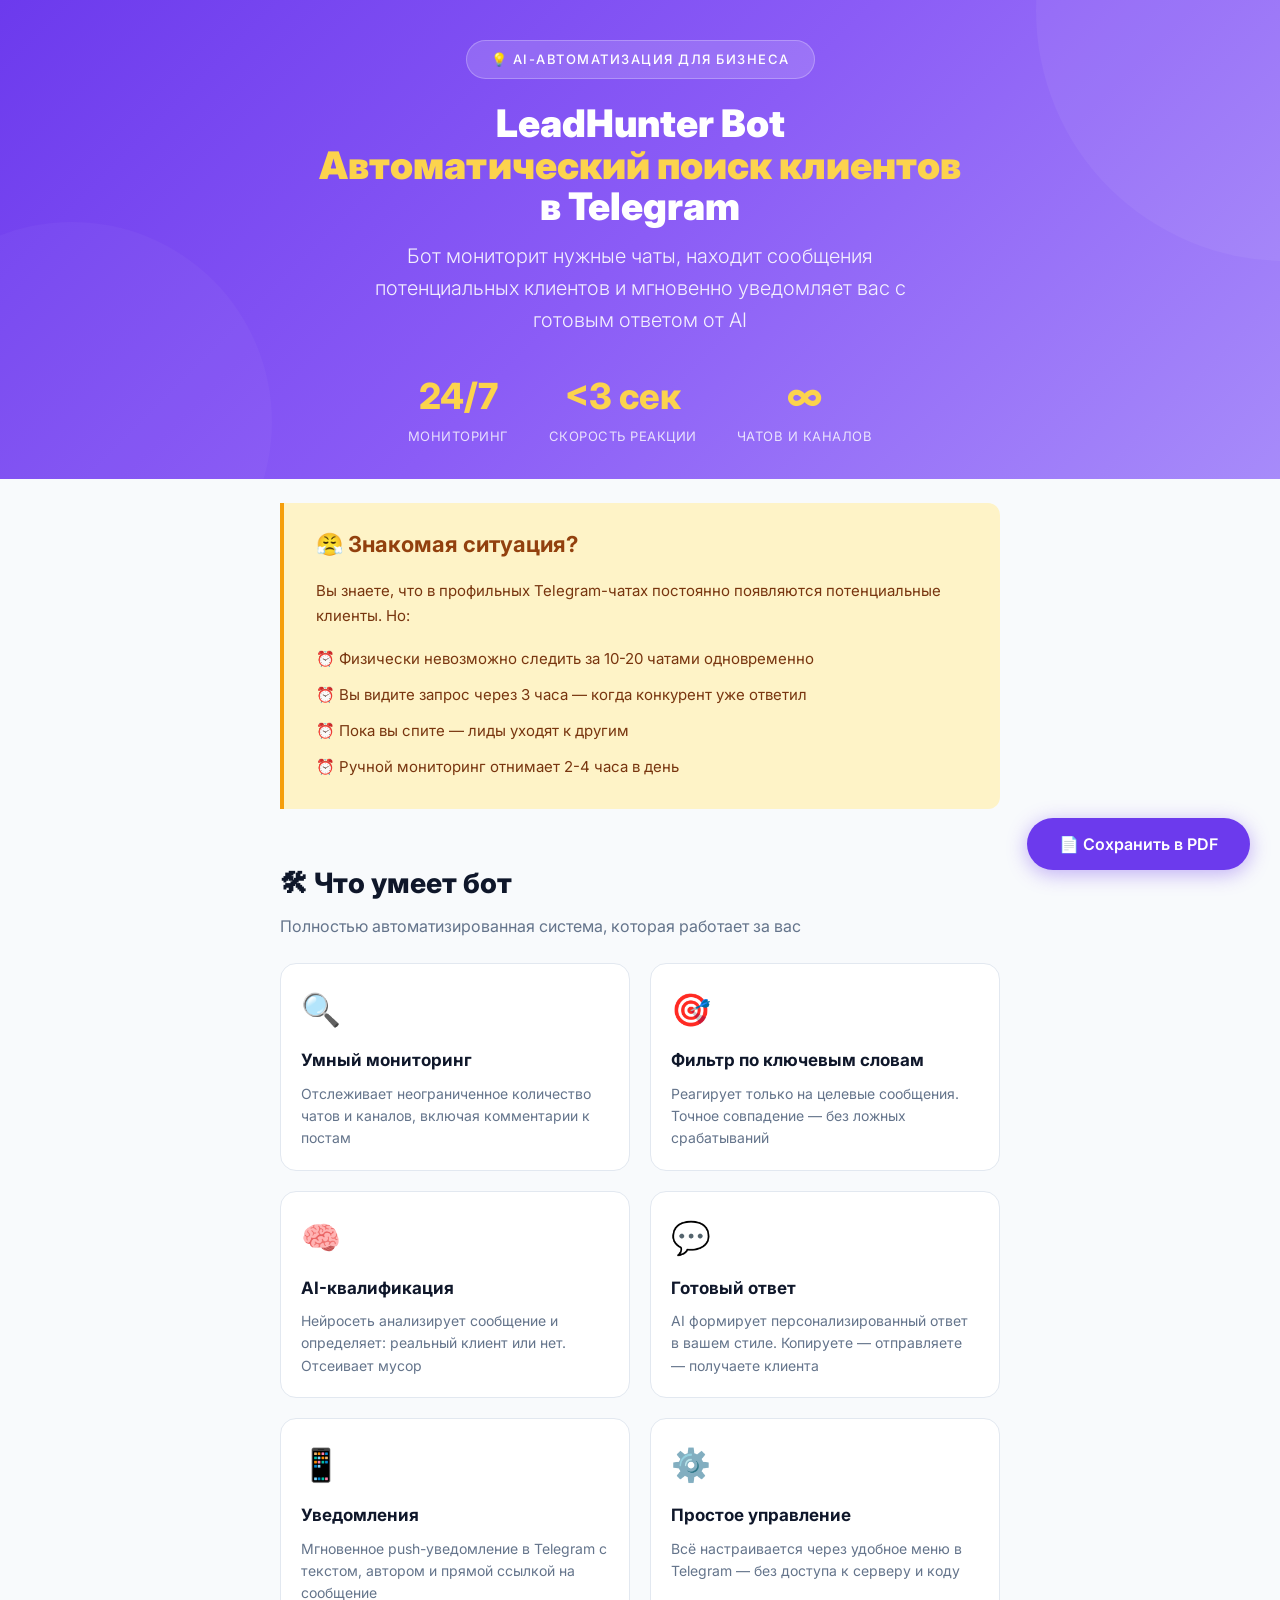
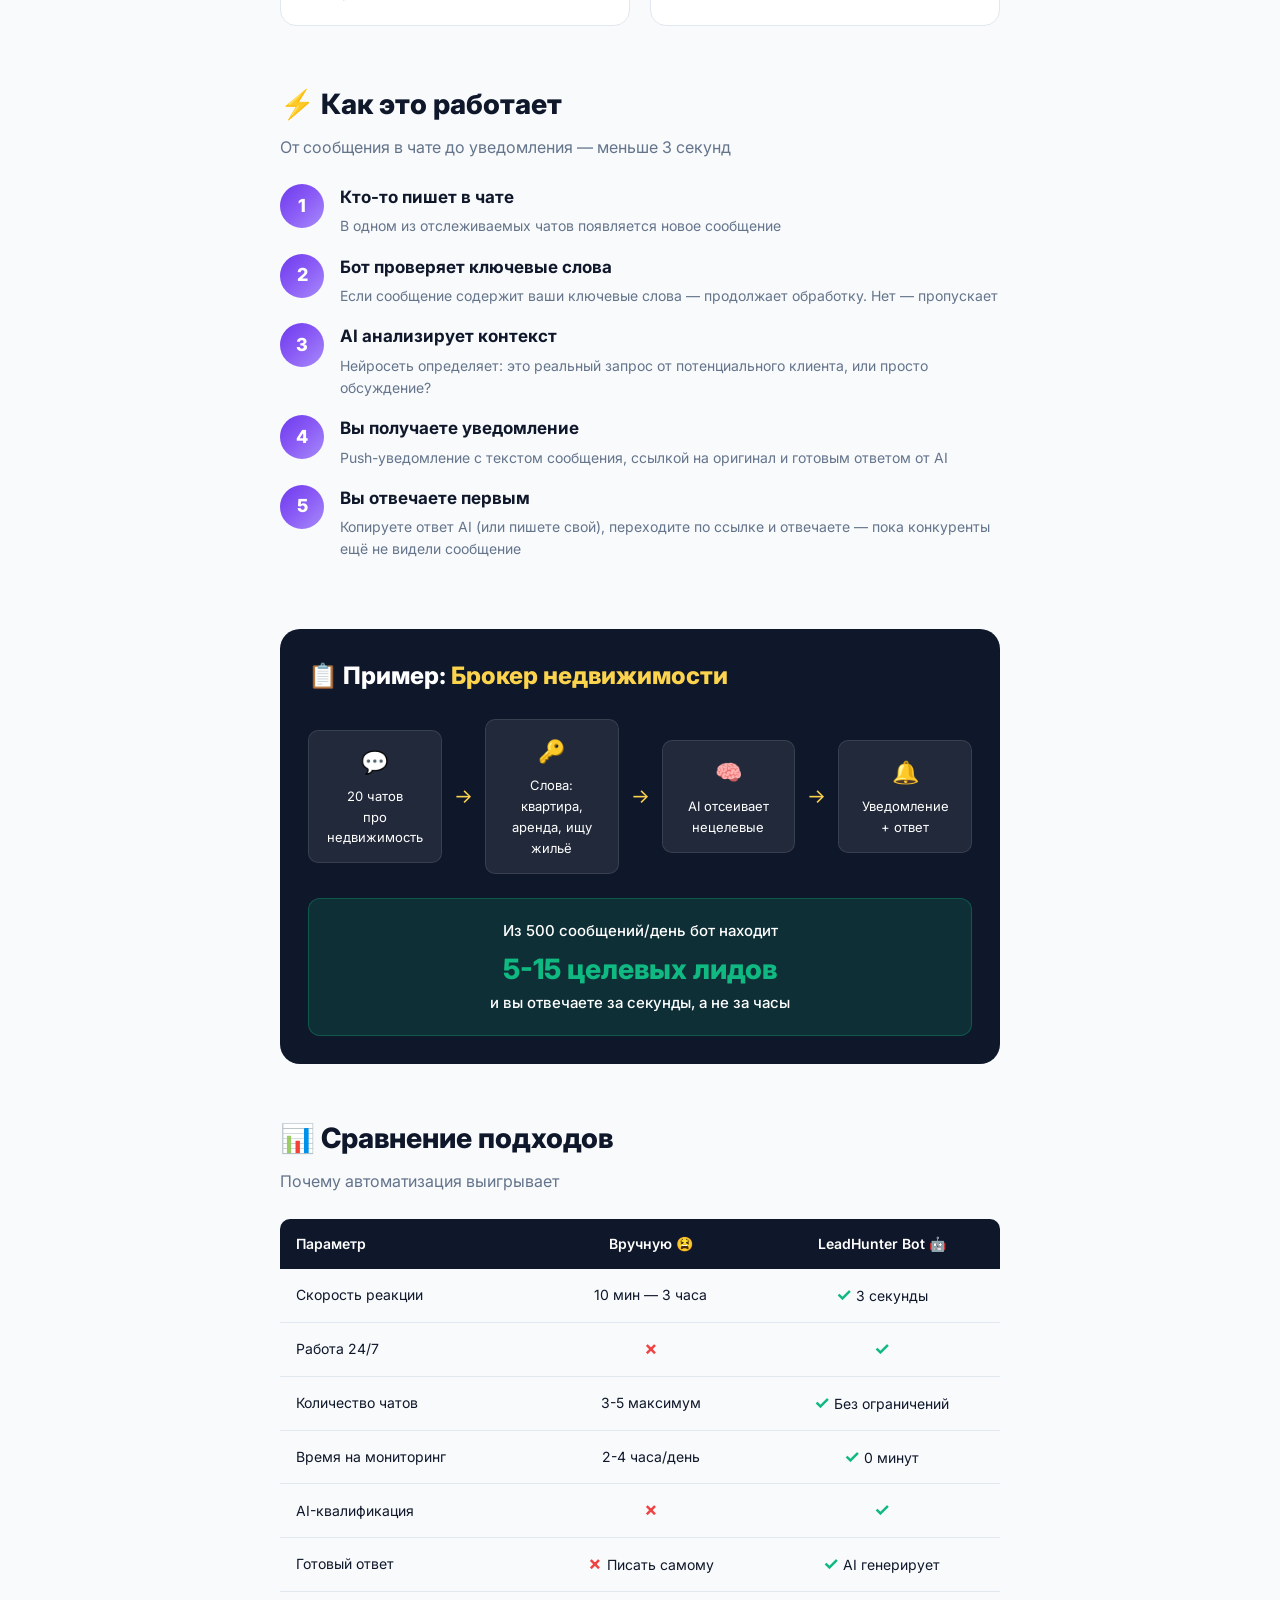
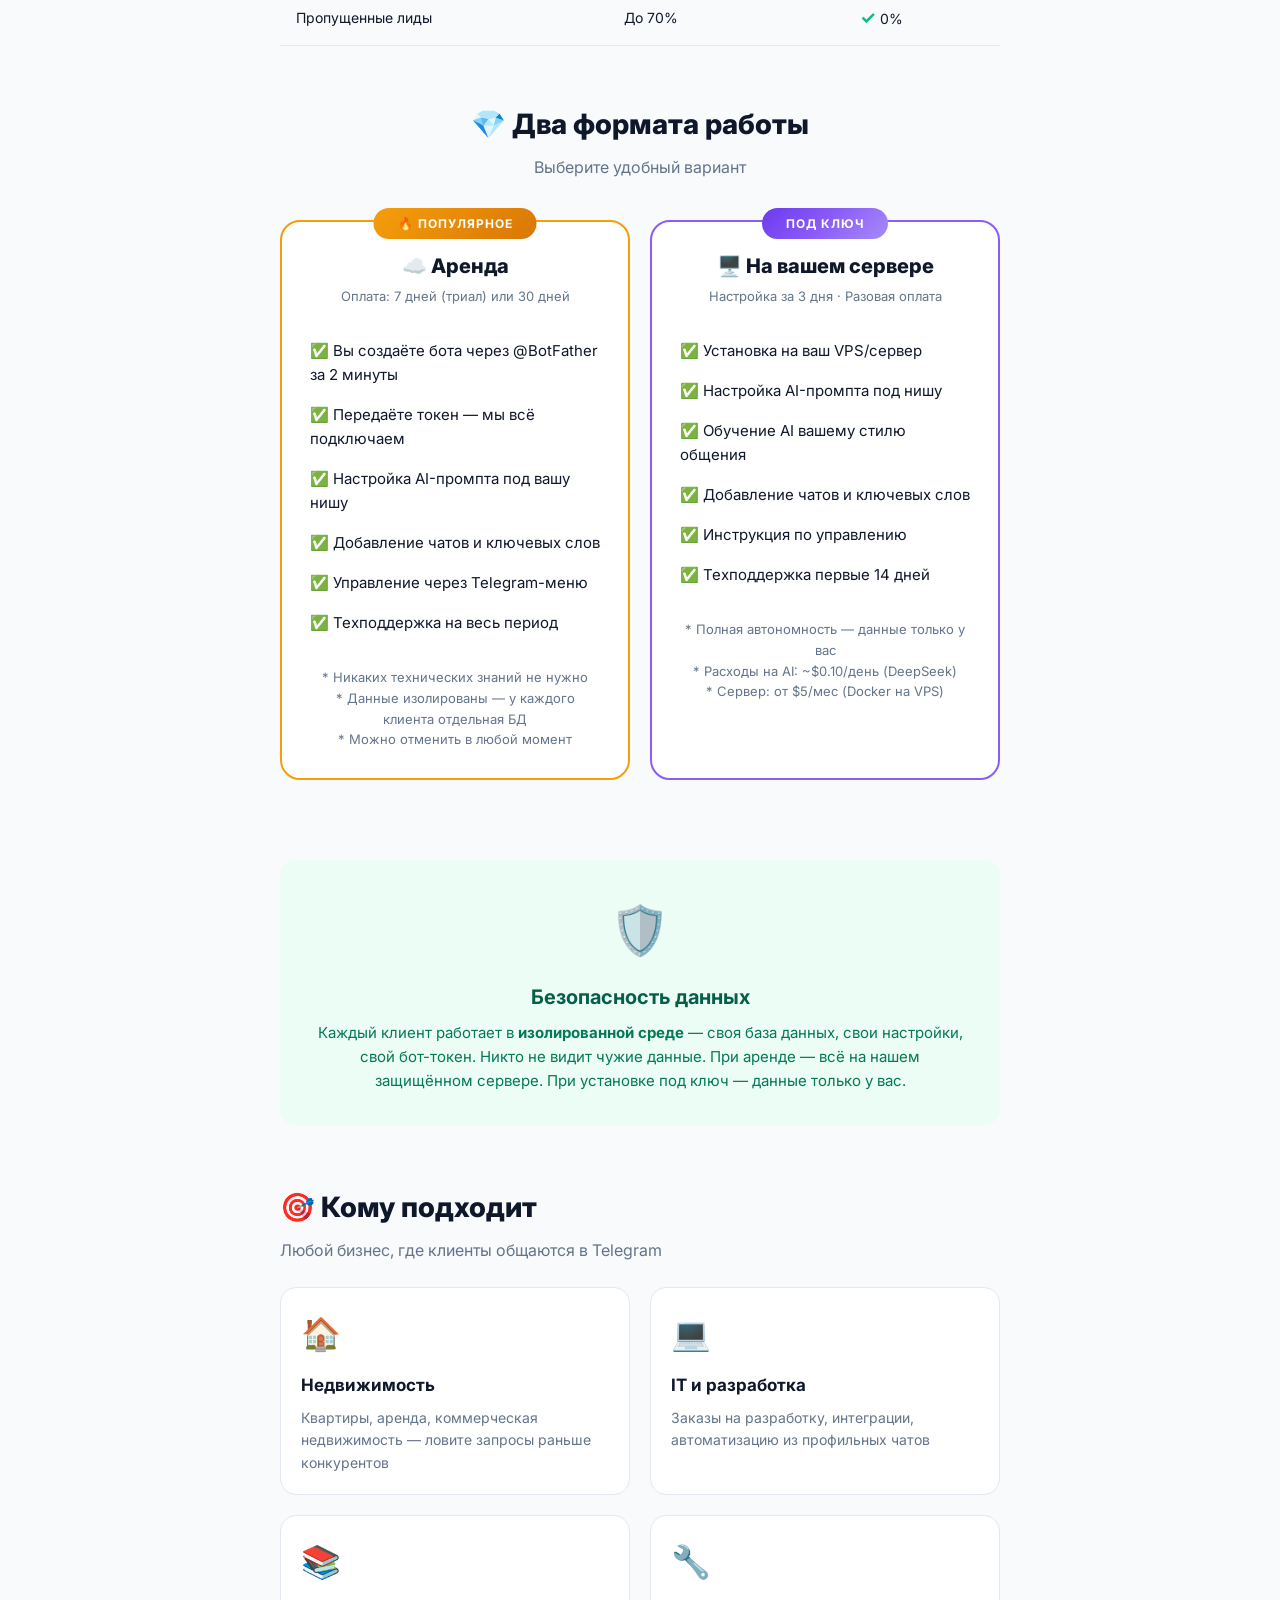
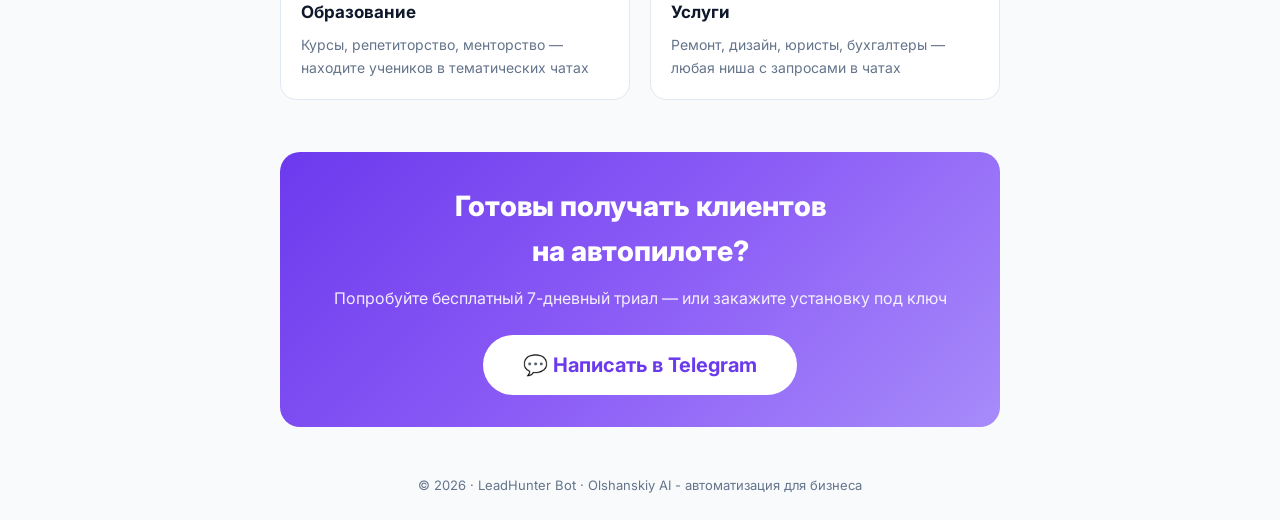
==== leadhunter/index.html @ d9113563 "Initial: portfolio site with LeadHunter product page" ====
<!DOCTYPE html>
<html lang="ru">

<head>
    <meta charset="UTF-8">
    <meta name="viewport" content="width=device-width, initial-scale=1.0">
    <title>LeadHunter Bot — Автоматический поиск клиентов в Telegram</title>
    <style>
        @import url('https://fonts.googleapis.com/css2?family=Inter:wght@300;400;500;600;700;800;900&display=swap');

        :root {
            --primary: #6C3AED;
            --primary-light: #8B5CF6;
            --primary-dark: #5B21B6;
            --accent: #F59E0B;
            --accent-light: #FCD34D;
            --dark: #0F172A;
            --dark-soft: #1E293B;
            --gray: #64748B;
            --light: #F8FAFC;
            --success: #10B981;
            --gradient: linear-gradient(135deg, #6C3AED 0%, #8B5CF6 50%, #A78BFA 100%);
        }

        * {
            margin: 0;
            padding: 0;
            box-sizing: border-box;
        }

        body {
            font-family: 'Inter', sans-serif;
            color: var(--dark);
            line-height: 1.6;
            background: var(--light);
        }

        @media print {
            body {
                background: white;
            }

            .page-break {
                page-break-before: always;
            }

            .no-print {
                display: none;
            }

            section {
                break-inside: avoid;
            }
        }

        /* === HERO === */
        .hero {
            background: var(--gradient);
            color: white;
            padding: 40px 50px 32px;
            text-align: center;
            position: relative;
            overflow: hidden;
        }

        .hero::before {
            content: '';
            position: absolute;
            top: -50%;
            right: -20%;
            width: 500px;
            height: 500px;
            background: rgba(255, 255, 255, 0.05);
            border-radius: 50%;
        }

        .hero::after {
            content: '';
            position: absolute;
            bottom: -30%;
            left: -10%;
            width: 400px;
            height: 400px;
            background: rgba(255, 255, 255, 0.03);
            border-radius: 50%;
        }

        .hero-badge {
            display: inline-block;
            background: rgba(255, 255, 255, 0.15);
            border: 1px solid rgba(255, 255, 255, 0.25);
            border-radius: 50px;
            padding: 8px 24px;
            font-size: 13px;
            font-weight: 500;
            letter-spacing: 1.5px;
            text-transform: uppercase;
            margin-bottom: 24px;
        }

        .hero h1 {
            font-size: 38px;
            font-weight: 900;
            line-height: 1.1;
            margin-bottom: 12px;
            position: relative;
        }

        .hero h1 span {
            color: var(--accent-light);
        }

        .hero-sub {
            font-size: 20px;
            font-weight: 300;
            opacity: 0.9;
            max-width: 600px;
            margin: 0 auto 32px;
        }

        .hero-stats {
            display: flex;
            justify-content: center;
            gap: 40px;
            margin-top: 20px;
            position: relative;
        }

        .stat {
            text-align: center;
        }

        .stat-value {
            font-size: 36px;
            font-weight: 800;
            color: var(--accent-light);
        }

        .stat-label {
            font-size: 13px;
            opacity: 0.8;
            text-transform: uppercase;
            letter-spacing: 0.5px;
        }

        /* === SECTIONS === */
        .container {
            max-width: 800px;
            margin: 0 auto;
            padding: 0 40px;
        }

        section {
            padding: 28px 0;
        }

        .section-title {
            font-size: 28px;
            font-weight: 800;
            margin-bottom: 8px;
            color: var(--dark);
        }

        .section-subtitle {
            font-size: 16px;
            color: var(--gray);
            margin-bottom: 20px;
        }

        /* === PROBLEM === */
        .problem {
            background: #FEF3C7;
            border-left: 4px solid var(--accent);
            padding: 24px 32px;
            margin: 24px 0;
            border-radius: 0 12px 12px 0;
        }

        .problem h2 {
            font-size: 22px;
            font-weight: 700;
            color: #92400E;
            margin-bottom: 16px;
        }

        .problem p {
            color: #78350F;
            font-size: 15px;
            line-height: 1.7;
        }

        .problem ul {
            list-style: none;
            margin-top: 12px;
        }

        .problem li {
            padding: 6px 0;
            color: #78350F;
            font-size: 15px;
        }

        .problem li::before {
            content: '⏰ ';
        }

        /* === FEATURES === */
        .features-grid {
            display: grid;
            grid-template-columns: 1fr 1fr;
            gap: 20px;
            margin-top: 24px;
        }

        .feature-card {
            background: white;
            border: 1px solid #E2E8F0;
            border-radius: 16px;
            padding: 20px;
            transition: all 0.2s;
        }

        .feature-card:hover {
            border-color: var(--primary-light);
            box-shadow: 0 4px 20px rgba(108, 58, 237, 0.08);
        }

        .feature-icon {
            font-size: 32px;
            margin-bottom: 12px;
        }

        .feature-card h3 {
            font-size: 17px;
            font-weight: 700;
            margin-bottom: 8px;
            color: var(--dark);
        }

        .feature-card p {
            font-size: 14px;
            color: var(--gray);
            line-height: 1.6;
        }

        /* === HOW IT WORKS === */
        .steps {
            counter-reset: step;
            margin-top: 24px;
        }

        .step {
            display: flex;
            gap: 16px;
            margin-bottom: 16px;
            align-items: flex-start;
        }

        .step-number {
            counter-increment: step;
            background: var(--gradient);
            color: white;
            min-width: 44px;
            height: 44px;
            border-radius: 50%;
            display: flex;
            align-items: center;
            justify-content: center;
            font-weight: 800;
            font-size: 18px;
            flex-shrink: 0;
        }

        .step-content h3 {
            font-size: 17px;
            font-weight: 700;
            margin-bottom: 4px;
        }

        .step-content p {
            font-size: 14px;
            color: var(--gray);
        }

        /* === USE CASE === */
        .usecase {
            background: var(--dark);
            color: white;
            border-radius: 20px;
            padding: 28px;
            margin: 24px 0;
        }

        .usecase h2 {
            font-size: 24px;
            font-weight: 800;
            margin-bottom: 24px;
        }

        .usecase h2 span {
            color: var(--accent-light);
        }

        .usecase-flow {
            display: flex;
            gap: 12px;
            align-items: center;
            flex-wrap: wrap;
            margin-bottom: 24px;
        }

        .flow-item {
            background: rgba(255, 255, 255, 0.08);
            border: 1px solid rgba(255, 255, 255, 0.1);
            border-radius: 10px;
            padding: 14px 16px;
            font-size: 13px;
            text-align: center;
            flex: 1;
            min-width: 120px;
        }

        .flow-item .emoji {
            font-size: 22px;
            display: block;
            margin-bottom: 6px;
        }

        .flow-arrow {
            font-size: 20px;
            color: var(--accent-light);
            flex-shrink: 0;
        }

        .usecase-result {
            background: rgba(16, 185, 129, 0.15);
            border: 1px solid rgba(16, 185, 129, 0.3);
            border-radius: 12px;
            padding: 20px;
            text-align: center;
        }

        .usecase-result p {
            font-size: 15px;
            font-weight: 500;
        }

        .usecase-result .big {
            font-size: 28px;
            font-weight: 800;
            color: var(--success);
            display: block;
            margin-top: 4px;
        }

        /* === COMPARISON === */
        .comparison-table {
            width: 100%;
            border-collapse: collapse;
            margin-top: 24px;
            font-size: 14px;
        }

        .comparison-table th {
            background: var(--dark);
            color: white;
            padding: 14px 16px;
            text-align: left;
            font-weight: 600;
        }

        .comparison-table th:first-child {
            border-radius: 10px 0 0 0;
        }

        .comparison-table th:last-child {
            border-radius: 0 10px 0 0;
            text-align: center;
        }

        .comparison-table th:nth-child(2) {
            text-align: center;
        }

        .comparison-table td {
            padding: 12px 16px;
            border-bottom: 1px solid #E2E8F0;
        }

        .comparison-table td:nth-child(2),
        .comparison-table td:last-child {
            text-align: center;
        }

        .comparison-table tr:last-child td:first-child {
            border-radius: 0 0 0 10px;
        }

        .comparison-table tr:last-child td:last-child {
            border-radius: 0 0 10px 0;
        }

        .comparison-table tr:nth-child(even) {
            background: #F8FAFC;
        }

        .check {
            color: var(--success);
            font-weight: 700;
            font-size: 18px;
        }

        .cross {
            color: #EF4444;
            font-weight: 700;
            font-size: 18px;
        }

        /* === PRICING === */
        .pricing {
            text-align: center;
            padding: 28px 0;
        }

        .pricing-card {
            background: white;
            border: 2px solid var(--primary-light);
            border-radius: 20px;
            padding: 28px;
            max-width: 460px;
            margin: 20px auto;
            position: relative;
        }

        .pricing-label {
            position: absolute;
            top: -14px;
            left: 50%;
            transform: translateX(-50%);
            background: var(--gradient);
            color: white;
            padding: 6px 24px;
            border-radius: 50px;
            font-size: 12px;
            font-weight: 700;
            text-transform: uppercase;
            letter-spacing: 1px;
        }

        .pricing-includes {
            text-align: left;
            margin: 24px 0;
        }

        .pricing-includes li {
            padding: 8px 0;
            font-size: 15px;
            list-style: none;
        }

        .pricing-includes li::before {
            content: '✅ ';
        }

        .pricing-note {
            font-size: 13px;
            color: var(--gray);
            margin-top: 16px;
        }

        /* === GUARANTEE === */
        .guarantee {
            background: #ECFDF5;
            border-radius: 16px;
            padding: 32px;
            text-align: center;
            margin: 32px 0;
        }

        .guarantee-icon {
            font-size: 48px;
            margin-bottom: 12px;
        }

        .guarantee h3 {
            font-size: 20px;
            font-weight: 700;
            color: #065F46;
            margin-bottom: 8px;
        }

        .guarantee p {
            font-size: 15px;
            color: #047857;
        }

        /* === CTA === */
        .cta {
            background: var(--gradient);
            color: white;
            padding: 32px;
            text-align: center;
            border-radius: 20px;
            margin: 24px 0;
        }

        .cta h2 {
            font-size: 28px;
            font-weight: 800;
            margin-bottom: 12px;
        }

        .cta p {
            font-size: 16px;
            opacity: 0.9;
            margin-bottom: 24px;
        }

        .cta-contact {
            font-size: 20px;
            font-weight: 700;
            background: white;
            color: var(--primary);
            padding: 14px 40px;
            border-radius: 50px;
            display: inline-block;
            text-decoration: none;
        }

        .pricing-grid {
            display: grid;
            grid-template-columns: 1fr 1fr;
            gap: 20px;
            margin-top: 20px;
        }

        .pricing-card.popular {
            border-color: var(--accent);
        }

        .pricing-card.popular .pricing-label {
            background: linear-gradient(135deg, #F59E0B, #D97706);
        }

        .pricing-period {
            font-size: 13px;
            color: var(--gray);
            margin-top: 4px;
        }

        .pricing-card h3 {
            font-size: 20px;
            font-weight: 800;
            margin-bottom: 4px;
        }

        @media (max-width: 700px) {
            .pricing-grid {
                grid-template-columns: 1fr;
            }

            .features-grid {
                grid-template-columns: 1fr;
            }
        }

        /* === FOOTER === */
        .footer {
            text-align: center;
            padding: 24px;
            font-size: 13px;
            color: var(--gray);
        }

        /* === PRINT BUTTON === */
        .print-btn {
            position: fixed;
            bottom: 30px;
            right: 30px;
            background: var(--primary);
            color: white;
            border: none;
            padding: 16px 32px;
            border-radius: 50px;
            font-size: 16px;
            font-weight: 600;
            cursor: pointer;
            box-shadow: 0 4px 20px rgba(108, 58, 237, 0.4);
            z-index: 100;
            font-family: 'Inter', sans-serif;
        }

        .print-btn:hover {
            background: var(--primary-dark);
        }
    </style>
</head>

<body>

    <button class="print-btn no-print" onclick="window.print()">📄 Сохранить в PDF</button>

    <!-- HERO -->
    <div class="hero">
        <div class="hero-badge">💡 AI-автоматизация для бизнеса</div>
        <h1>LeadHunter Bot<br><span>Автоматический поиск клиентов</span><br>в Telegram</h1>
        <p class="hero-sub">Бот мониторит нужные чаты, находит сообщения потенциальных клиентов и мгновенно уведомляет
            вас с готовым ответом от AI</p>
        <div class="hero-stats">
            <div class="stat">
                <div class="stat-value">24/7</div>
                <div class="stat-label">Мониторинг</div>
            </div>
            <div class="stat">
                <div class="stat-value">&lt;3 сек</div>
                <div class="stat-label">Скорость реакции</div>
            </div>
            <div class="stat">
                <div class="stat-value">∞</div>
                <div class="stat-label">Чатов и каналов</div>
            </div>
        </div>
    </div>

    <div class="container">

        <!-- PROBLEM -->
        <div class="problem">
            <h2>😤 Знакомая ситуация?</h2>
            <p>Вы знаете, что в профильных Telegram-чатах постоянно появляются потенциальные клиенты. Но:</p>
            <ul>
                <li>Физически невозможно следить за 10-20 чатами одновременно</li>
                <li>Вы видите запрос через 3 часа — когда конкурент уже ответил</li>
                <li>Пока вы спите — лиды уходят к другим</li>
                <li>Ручной мониторинг отнимает 2-4 часа в день</li>
            </ul>
        </div>

        <!-- FEATURES -->
        <section>
            <h2 class="section-title">🛠 Что умеет бот</h2>
            <p class="section-subtitle">Полностью автоматизированная система, которая работает за вас</p>

            <div class="features-grid">
                <div class="feature-card">
                    <div class="feature-icon">🔍</div>
                    <h3>Умный мониторинг</h3>
                    <p>Отслеживает неограниченное количество чатов и каналов, включая комментарии к постам</p>
                </div>
                <div class="feature-card">
                    <div class="feature-icon">🎯</div>
                    <h3>Фильтр по ключевым словам</h3>
                    <p>Реагирует только на целевые сообщения. Точное совпадение — без ложных срабатываний</p>
                </div>
                <div class="feature-card">
                    <div class="feature-icon">🧠</div>
                    <h3>AI-квалификация</h3>
                    <p>Нейросеть анализирует сообщение и определяет: реальный клиент или нет. Отсеивает мусор</p>
                </div>
                <div class="feature-card">
                    <div class="feature-icon">💬</div>
                    <h3>Готовый ответ</h3>
                    <p>AI формирует персонализированный ответ в вашем стиле. Копируете — отправляете — получаете клиента
                    </p>
                </div>
                <div class="feature-card">
                    <div class="feature-icon">📱</div>
                    <h3>Уведомления</h3>
                    <p>Мгновенное push-уведомление в Telegram с текстом, автором и прямой ссылкой на сообщение</p>
                </div>
                <div class="feature-card">
                    <div class="feature-icon">⚙️</div>
                    <h3>Простое управление</h3>
                    <p>Всё настраивается через удобное меню в Telegram — без доступа к серверу и коду</p>
                </div>
            </div>
        </section>

        <!-- HOW IT WORKS -->
        <section class="page-break">
            <h2 class="section-title">⚡ Как это работает</h2>
            <p class="section-subtitle">От сообщения в чате до уведомления — меньше 3 секунд</p>

            <div class="steps">
                <div class="step">
                    <div class="step-number">1</div>
                    <div class="step-content">
                        <h3>Кто-то пишет в чате</h3>
                        <p>В одном из отслеживаемых чатов появляется новое сообщение</p>
                    </div>
                </div>
                <div class="step">
                    <div class="step-number">2</div>
                    <div class="step-content">
                        <h3>Бот проверяет ключевые слова</h3>
                        <p>Если сообщение содержит ваши ключевые слова — продолжает обработку. Нет — пропускает</p>
                    </div>
                </div>
                <div class="step">
                    <div class="step-number">3</div>
                    <div class="step-content">
                        <h3>AI анализирует контекст</h3>
                        <p>Нейросеть определяет: это реальный запрос от потенциального клиента, или просто обсуждение?
                        </p>
                    </div>
                </div>
                <div class="step">
                    <div class="step-number">4</div>
                    <div class="step-content">
                        <h3>Вы получаете уведомление</h3>
                        <p>Push-уведомление с текстом сообщения, ссылкой на оригинал и готовым ответом от AI</p>
                    </div>
                </div>
                <div class="step">
                    <div class="step-number">5</div>
                    <div class="step-content">
                        <h3>Вы отвечаете первым</h3>
                        <p>Копируете ответ AI (или пишете свой), переходите по ссылке и отвечаете — пока конкуренты ещё
                            не видели сообщение</p>
                    </div>
                </div>
            </div>
        </section>

        <!-- USE CASE -->
        <div class="usecase">
            <h2>📋 Пример: <span>Брокер недвижимости</span></h2>
            <div class="usecase-flow">
                <div class="flow-item">
                    <span class="emoji">💬</span>
                    20 чатов<br>про недвижимость
                </div>
                <span class="flow-arrow">→</span>
                <div class="flow-item">
                    <span class="emoji">🔑</span>
                    Слова: квартира,<br>аренда, ищу жильё
                </div>
                <span class="flow-arrow">→</span>
                <div class="flow-item">
                    <span class="emoji">🧠</span>
                    AI отсеивает<br>нецелевые
                </div>
                <span class="flow-arrow">→</span>
                <div class="flow-item">
                    <span class="emoji">🔔</span>
                    Уведомление<br>+ ответ
                </div>
            </div>
            <div class="usecase-result">
                <p>Из 500 сообщений/день бот находит</p>
                <span class="big">5-15 целевых лидов</span>
                <p>и вы отвечаете за секунды, а не за часы</p>
            </div>
        </div>

        <!-- COMPARISON -->
        <section>
            <h2 class="section-title">📊 Сравнение подходов</h2>
            <p class="section-subtitle">Почему автоматизация выигрывает</p>

            <table class="comparison-table">
                <thead>
                    <tr>
                        <th>Параметр</th>
                        <th>Вручную 😫</th>
                        <th>LeadHunter Bot 🤖</th>
                    </tr>
                </thead>
                <tbody>
                    <tr>
                        <td>Скорость реакции</td>
                        <td>10 мин — 3 часа</td>
                        <td><span class="check">✓</span> 3 секунды</td>
                    </tr>
                    <tr>
                        <td>Работа 24/7</td>
                        <td><span class="cross">✗</span></td>
                        <td><span class="check">✓</span></td>
                    </tr>
                    <tr>
                        <td>Количество чатов</td>
                        <td>3-5 максимум</td>
                        <td><span class="check">✓</span> Без ограничений</td>
                    </tr>
                    <tr>
                        <td>Время на мониторинг</td>
                        <td>2-4 часа/день</td>
                        <td><span class="check">✓</span> 0 минут</td>
                    </tr>
                    <tr>
                        <td>AI-квалификация</td>
                        <td><span class="cross">✗</span></td>
                        <td><span class="check">✓</span></td>
                    </tr>
                    <tr>
                        <td>Готовый ответ</td>
                        <td><span class="cross">✗</span> Писать самому</td>
                        <td><span class="check">✓</span> AI генерирует</td>
                    </tr>
                    <tr>
                        <td>Пропущенные лиды</td>
                        <td>До 70%</td>
                        <td><span class="check">✓</span> 0%</td>
                    </tr>
                </tbody>
            </table>
        </section>

        <!-- PRICING -->
        <section class="pricing page-break">
            <h2 class="section-title">💎 Два формата работы</h2>
            <p class="section-subtitle">Выберите удобный вариант</p>

            <div class="pricing-grid">
                <!-- RENTAL -->
                <div class="pricing-card popular">
                    <div class="pricing-label">🔥 Популярное</div>
                    <h3>☁️ Аренда</h3>
                    <p class="pricing-period">Оплата: 7 дней (триал) или 30 дней</p>
                    <ul class="pricing-includes">
                        <li>Вы создаёте бота через @BotFather за 2 минуты</li>
                        <li>Передаёте токен — мы всё подключаем</li>
                        <li>Настройка AI-промпта под вашу нишу</li>
                        <li>Добавление чатов и ключевых слов</li>
                        <li>Управление через Telegram-меню</li>
                        <li>Техподдержка на весь период</li>
                    </ul>
                    <p class="pricing-note">
                        * Никаких технических знаний не нужно<br>
                        * Данные изолированы — у каждого клиента отдельная БД<br>
                        * Можно отменить в любой момент
                    </p>
                </div>
                <!-- PRO -->
                <div class="pricing-card">
                    <div class="pricing-label">Под ключ</div>
                    <h3>🖥️ На вашем сервере</h3>
                    <p class="pricing-period">Настройка за 3 дня · Разовая оплата</p>
                    <ul class="pricing-includes">
                        <li>Установка на ваш VPS/сервер</li>
                        <li>Настройка AI-промпта под нишу</li>
                        <li>Обучение AI вашему стилю общения</li>
                        <li>Добавление чатов и ключевых слов</li>
                        <li>Инструкция по управлению</li>
                        <li>Техподдержка первые 14 дней</li>
                    </ul>
                    <p class="pricing-note">
                        * Полная автономность — данные только у вас<br>
                        * Расходы на AI: ~$0.10/день (DeepSeek)<br>
                        * Сервер: от $5/мес (Docker на VPS)
                    </p>
                </div>
            </div>
        </section>

        <!-- GUARANTEE -->
        <div class="guarantee">
            <div class="guarantee-icon">🛡️</div>
            <h3>Безопасность данных</h3>
            <p>Каждый клиент работает в <strong>изолированной среде</strong> — своя база данных, свои настройки, свой
                бот-токен. Никто не видит чужие данные. При аренде — всё на нашем защищённом сервере. При установке под
                ключ — данные только у вас.</p>
        </div>

        <!-- NICHES -->
        <section>
            <h2 class="section-title">🎯 Кому подходит</h2>
            <p class="section-subtitle">Любой бизнес, где клиенты общаются в Telegram</p>

            <div class="features-grid">
                <div class="feature-card">
                    <div class="feature-icon">🏠</div>
                    <h3>Недвижимость</h3>
                    <p>Квартиры, аренда, коммерческая недвижимость — ловите запросы раньше конкурентов</p>
                </div>
                <div class="feature-card">
                    <div class="feature-icon">💻</div>
                    <h3>IT и разработка</h3>
                    <p>Заказы на разработку, интеграции, автоматизацию из профильных чатов</p>
                </div>
                <div class="feature-card">
                    <div class="feature-icon">📚</div>
                    <h3>Образование</h3>
                    <p>Курсы, репетиторство, менторство — находите учеников в тематических чатах</p>
                </div>
                <div class="feature-card">
                    <div class="feature-icon">🔧</div>
                    <h3>Услуги</h3>
                    <p>Ремонт, дизайн, юристы, бухгалтеры — любая ниша с запросами в чатах</p>
                </div>
            </div>
        </section>

        <!-- CTA -->
        <div class="cta">
            <h2>Готовы получать клиентов<br>на автопилоте?</h2>
            <p>Попробуйте бесплатный 7-дневный триал — или закажите установку под ключ</p>
            <a class="cta-contact" href="https://t.me/olshanskiy_ad">💬 Написать в Telegram</a>
        </div>

    </div>

    <div class="footer">
        <p>© 2026 · LeadHunter Bot · Olshanskiy AI - автоматизация для бизнеса</p>
    </div>

</body>

</html>
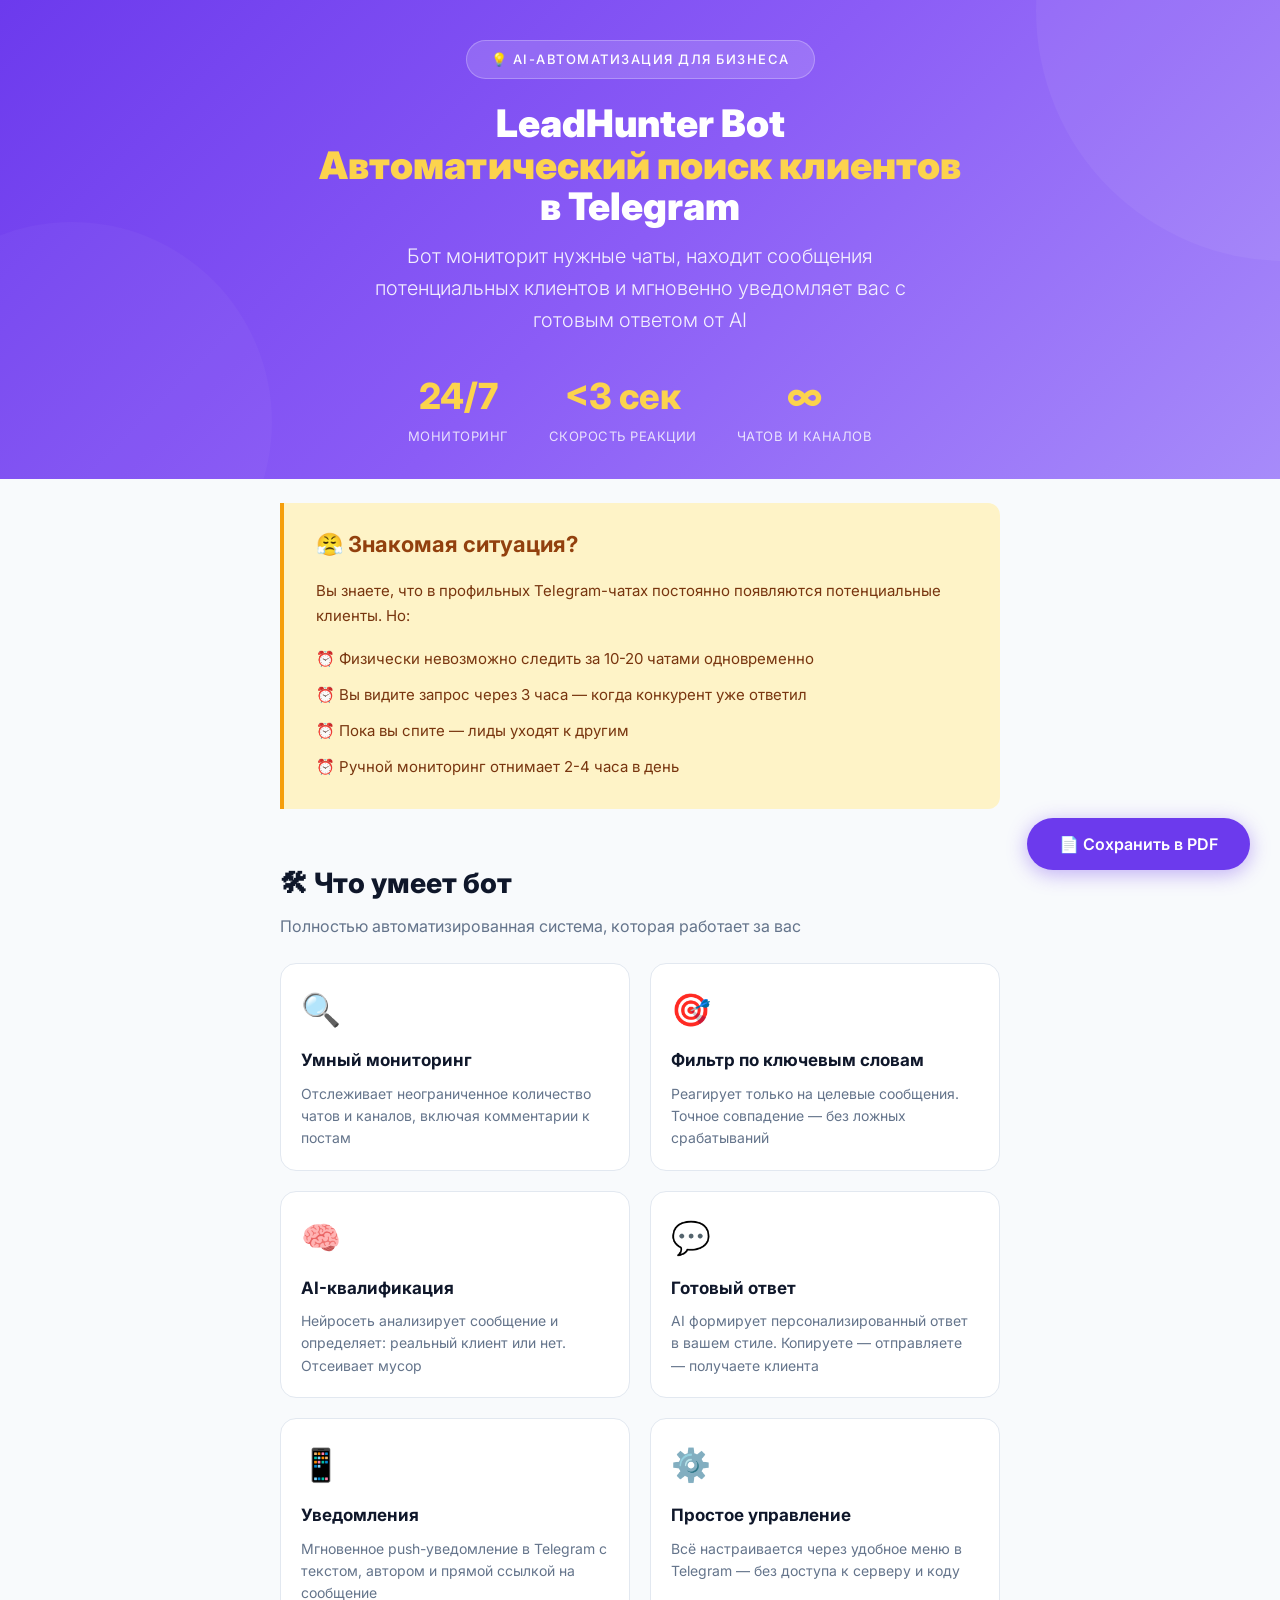
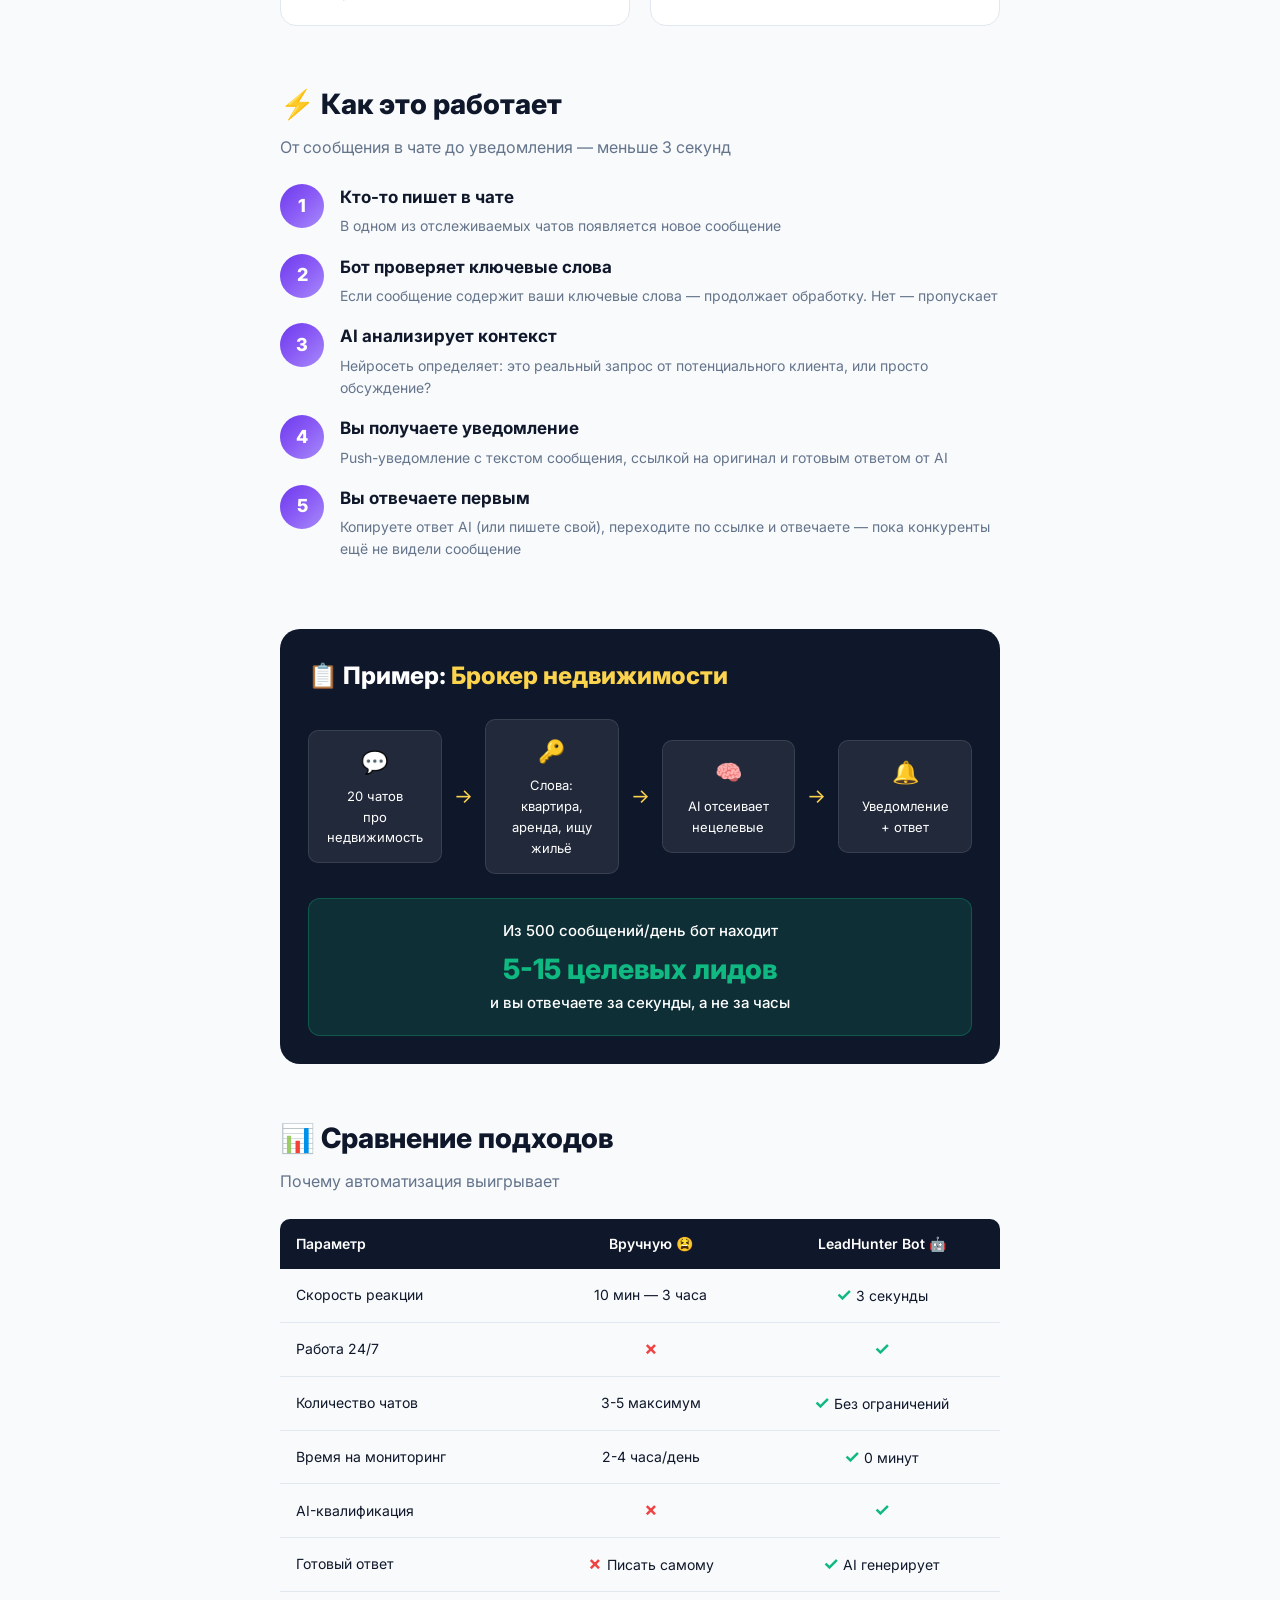
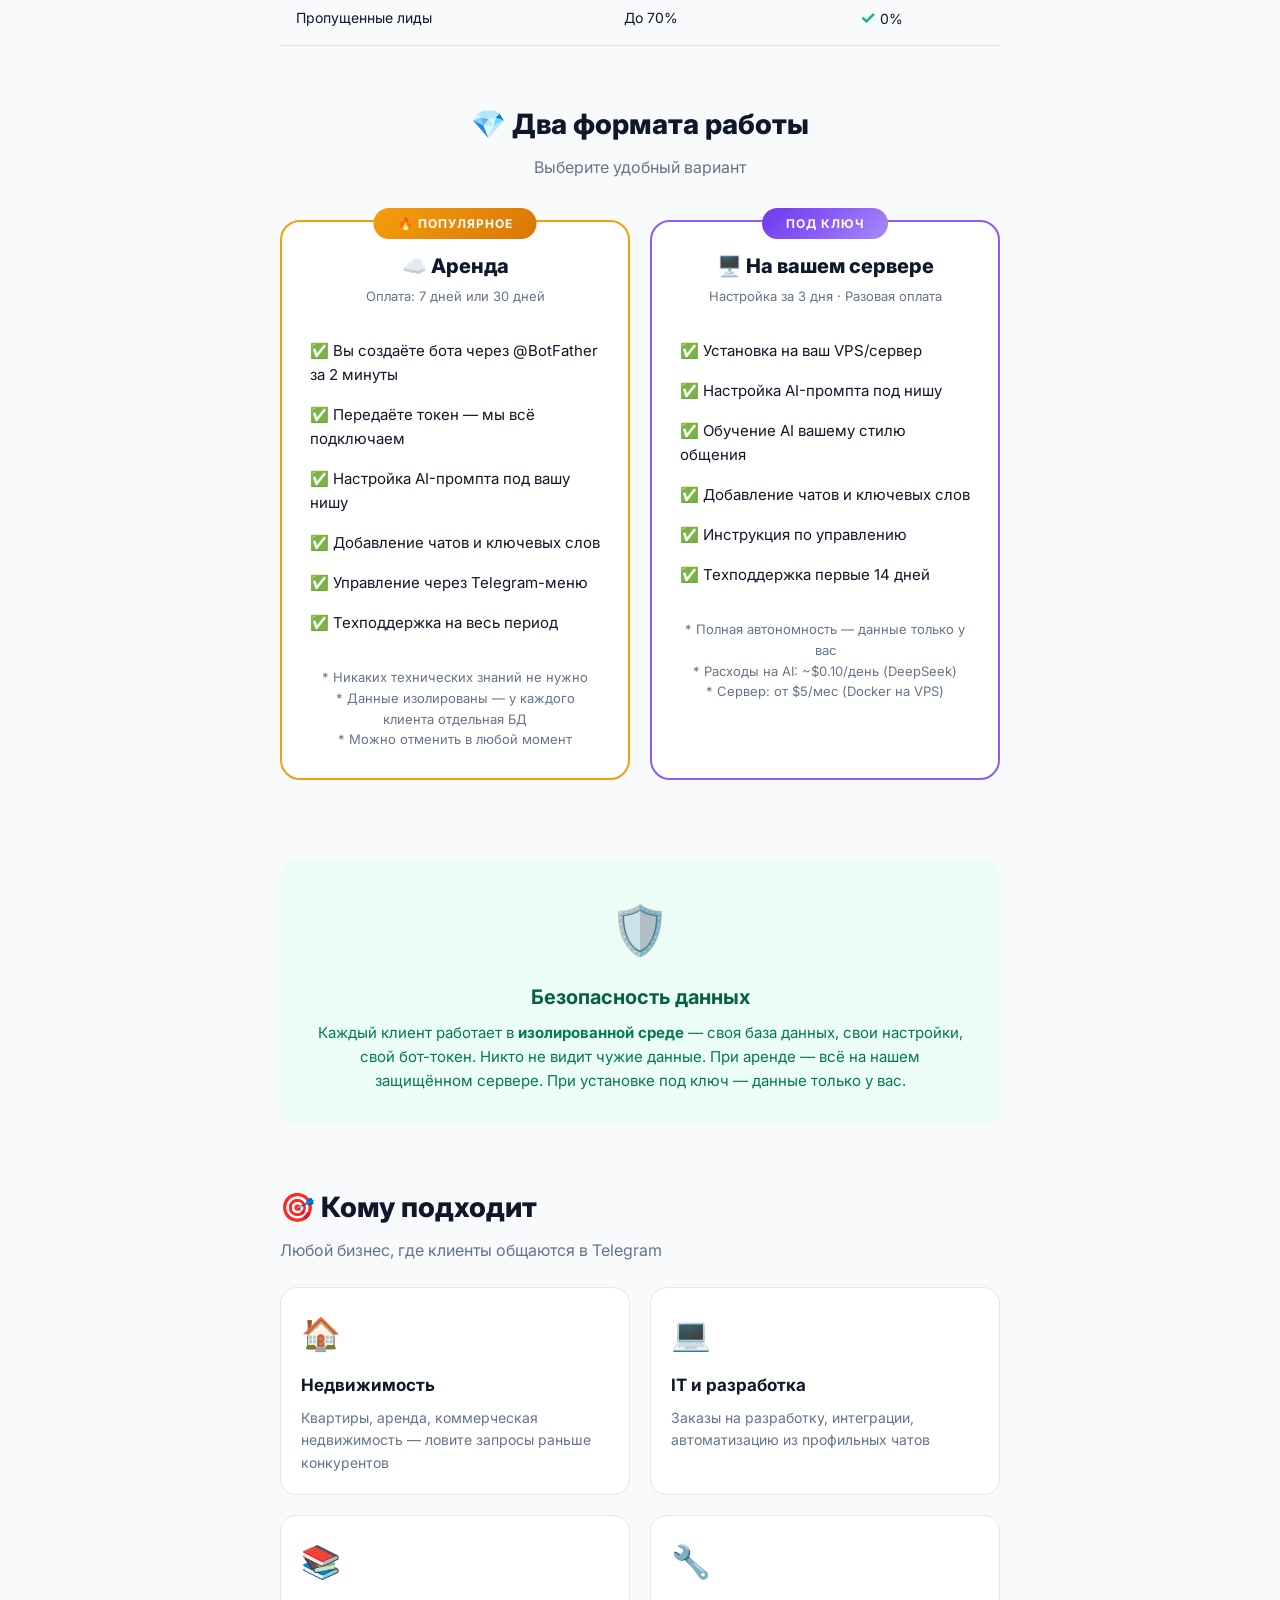
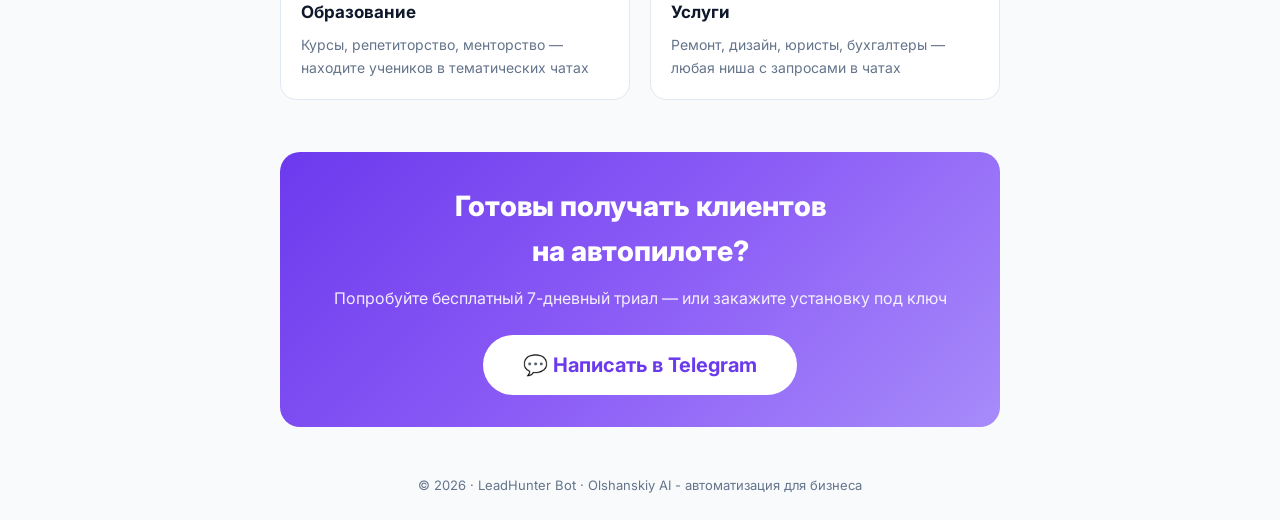
==== commit 4807bb7b: "Add avatar, fix rental pricing text, sync brochure" ====
--- a/leadhunter/index.html
+++ b/leadhunter/index.html
@@ -816,7 +816,7 @@
                 <div class="pricing-card popular">
                     <div class="pricing-label">🔥 Популярное</div>
                     <h3>☁️ Аренда</h3>
-                    <p class="pricing-period">Оплата: 7 дней (триал) или 30 дней</p>
+                    <p class="pricing-period">Оплата: 7 дней или 30 дней</p>
                     <ul class="pricing-includes">
                         <li>Вы создаёте бота через @BotFather за 2 минуты</li>
                         <li>Передаёте токен — мы всё подключаем</li>
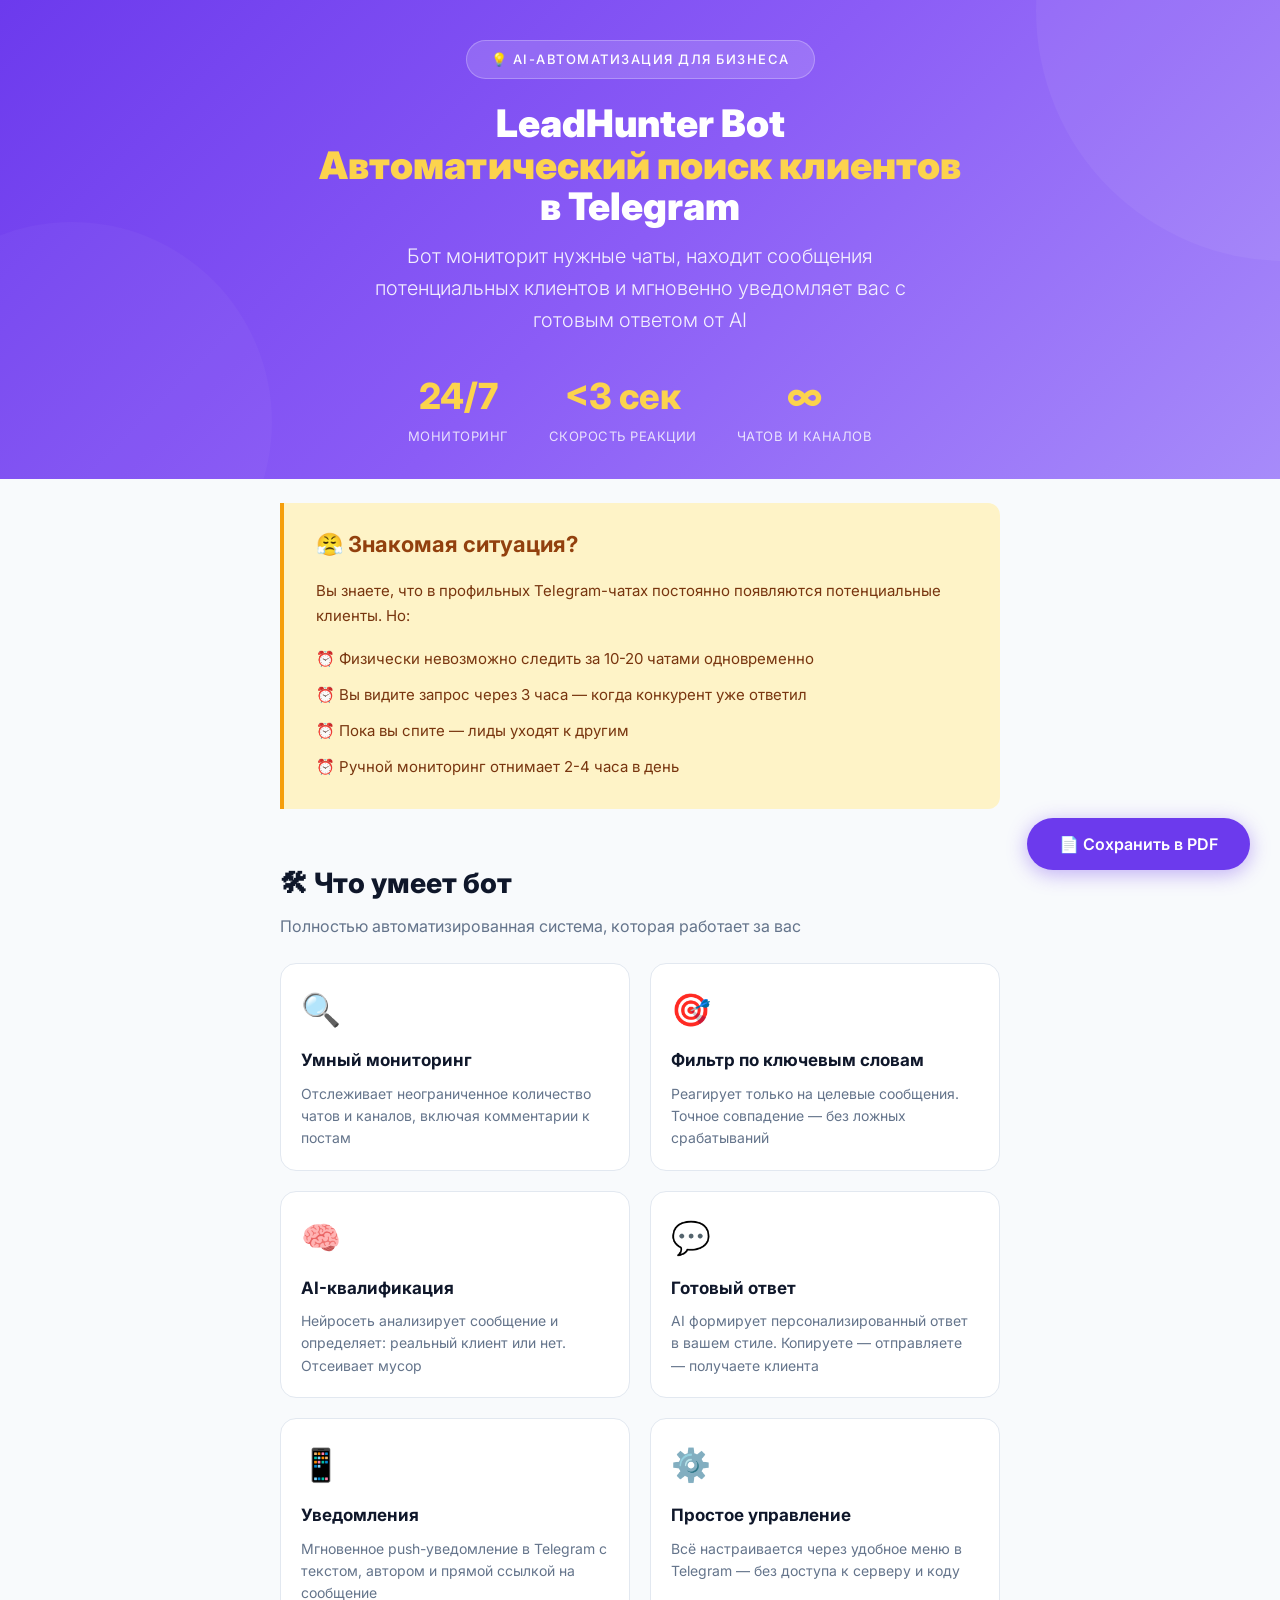
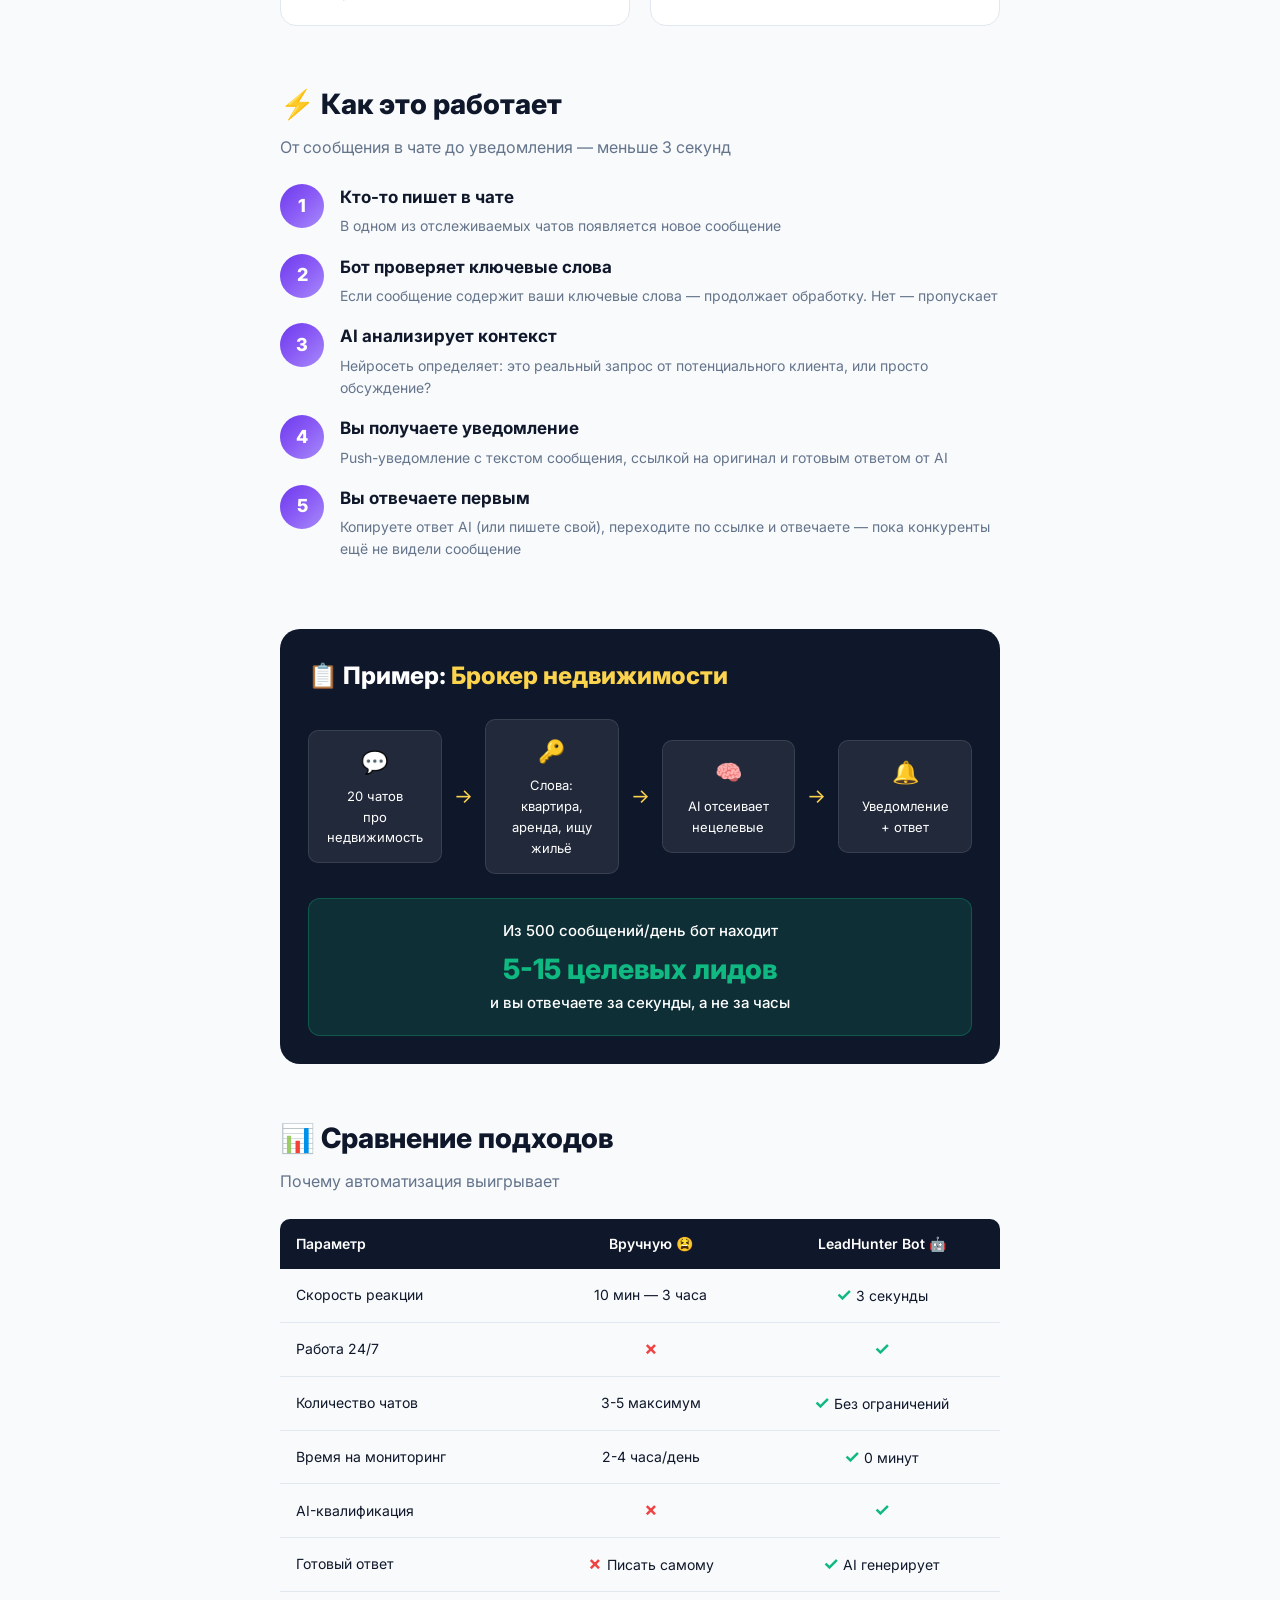
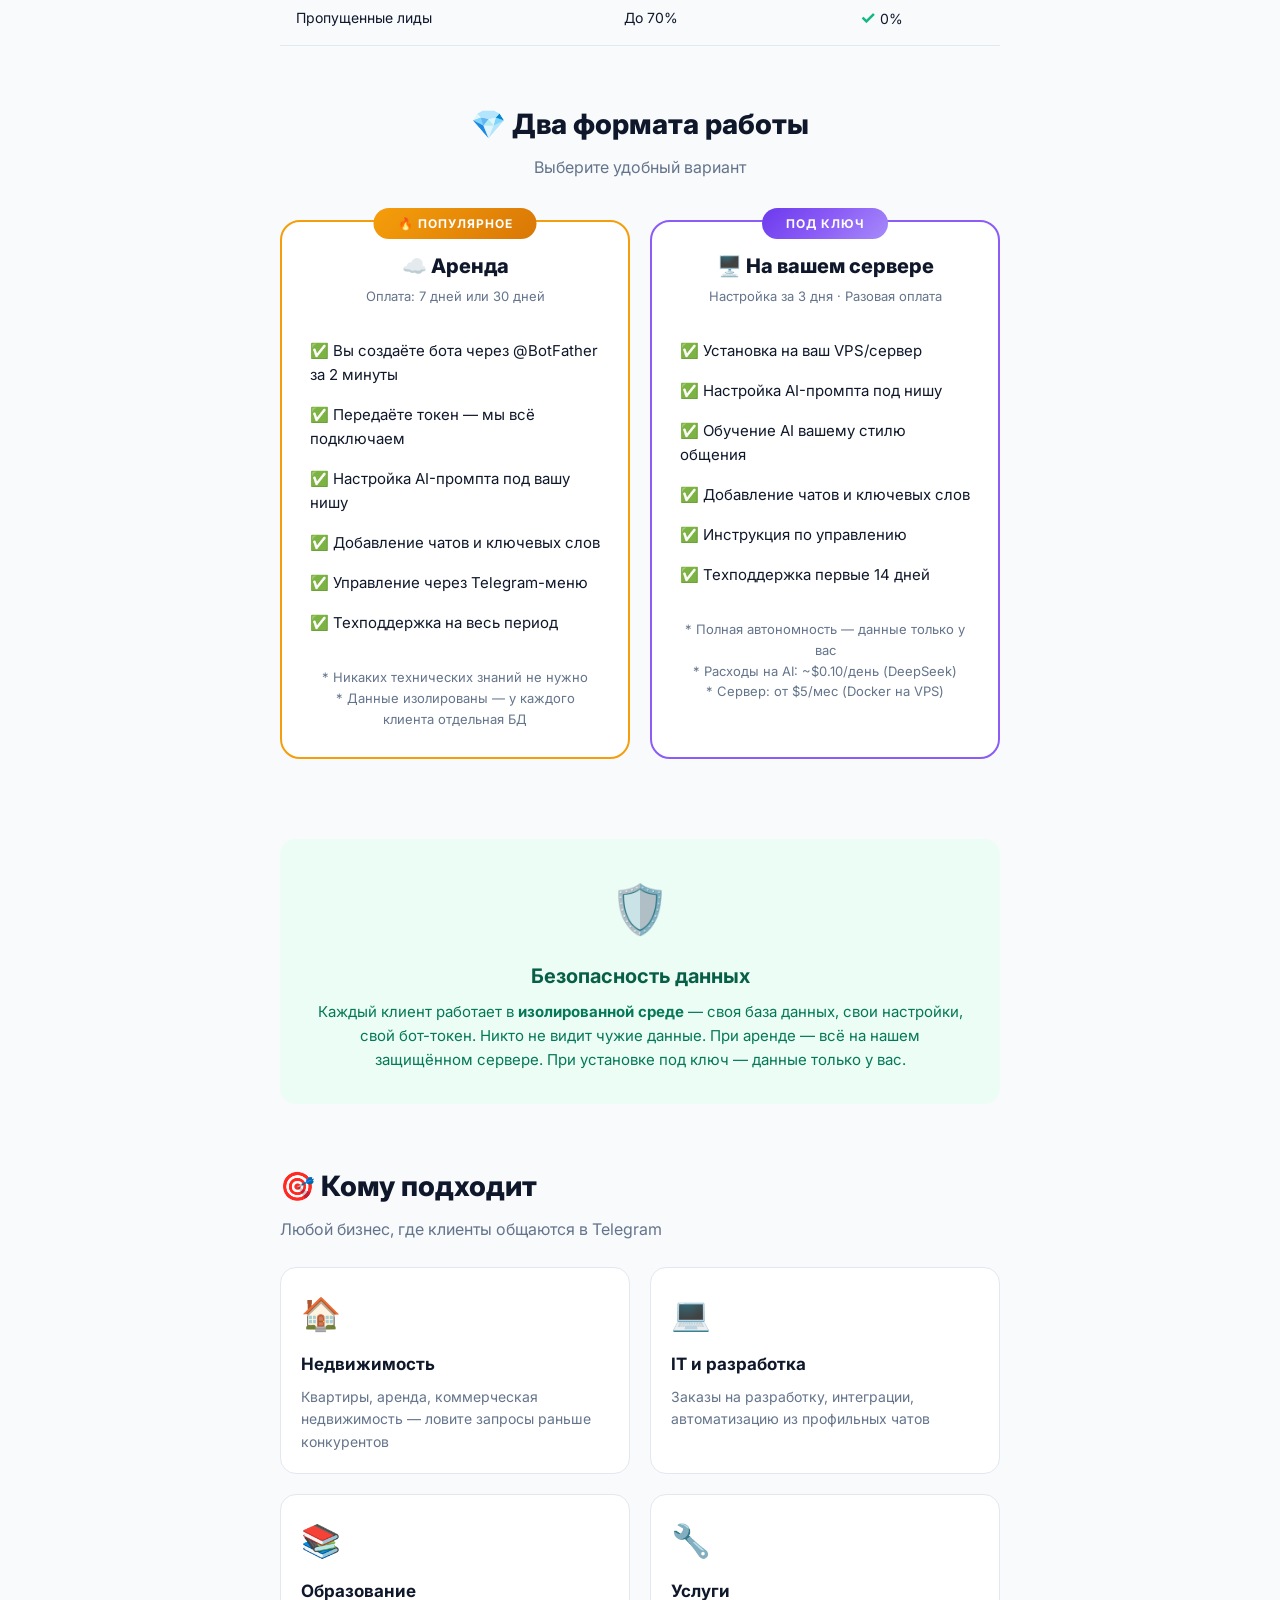
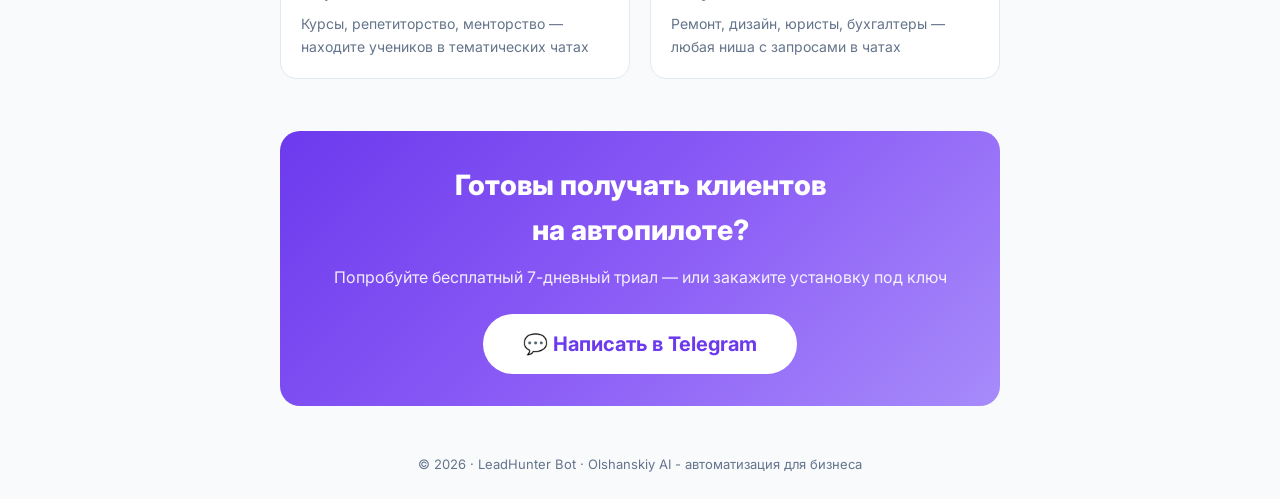
==== commit 8f1728ec: "Update index.html" ====
--- a/leadhunter/index.html
+++ b/leadhunter/index.html
@@ -828,7 +828,6 @@
                     <p class="pricing-note">
                         * Никаких технических знаний не нужно<br>
                         * Данные изолированы — у каждого клиента отдельная БД<br>
-                        * Можно отменить в любой момент
                     </p>
                 </div>
                 <!-- PRO -->
@@ -906,4 +905,4 @@
 
 </body>
 
-</html>+</html>
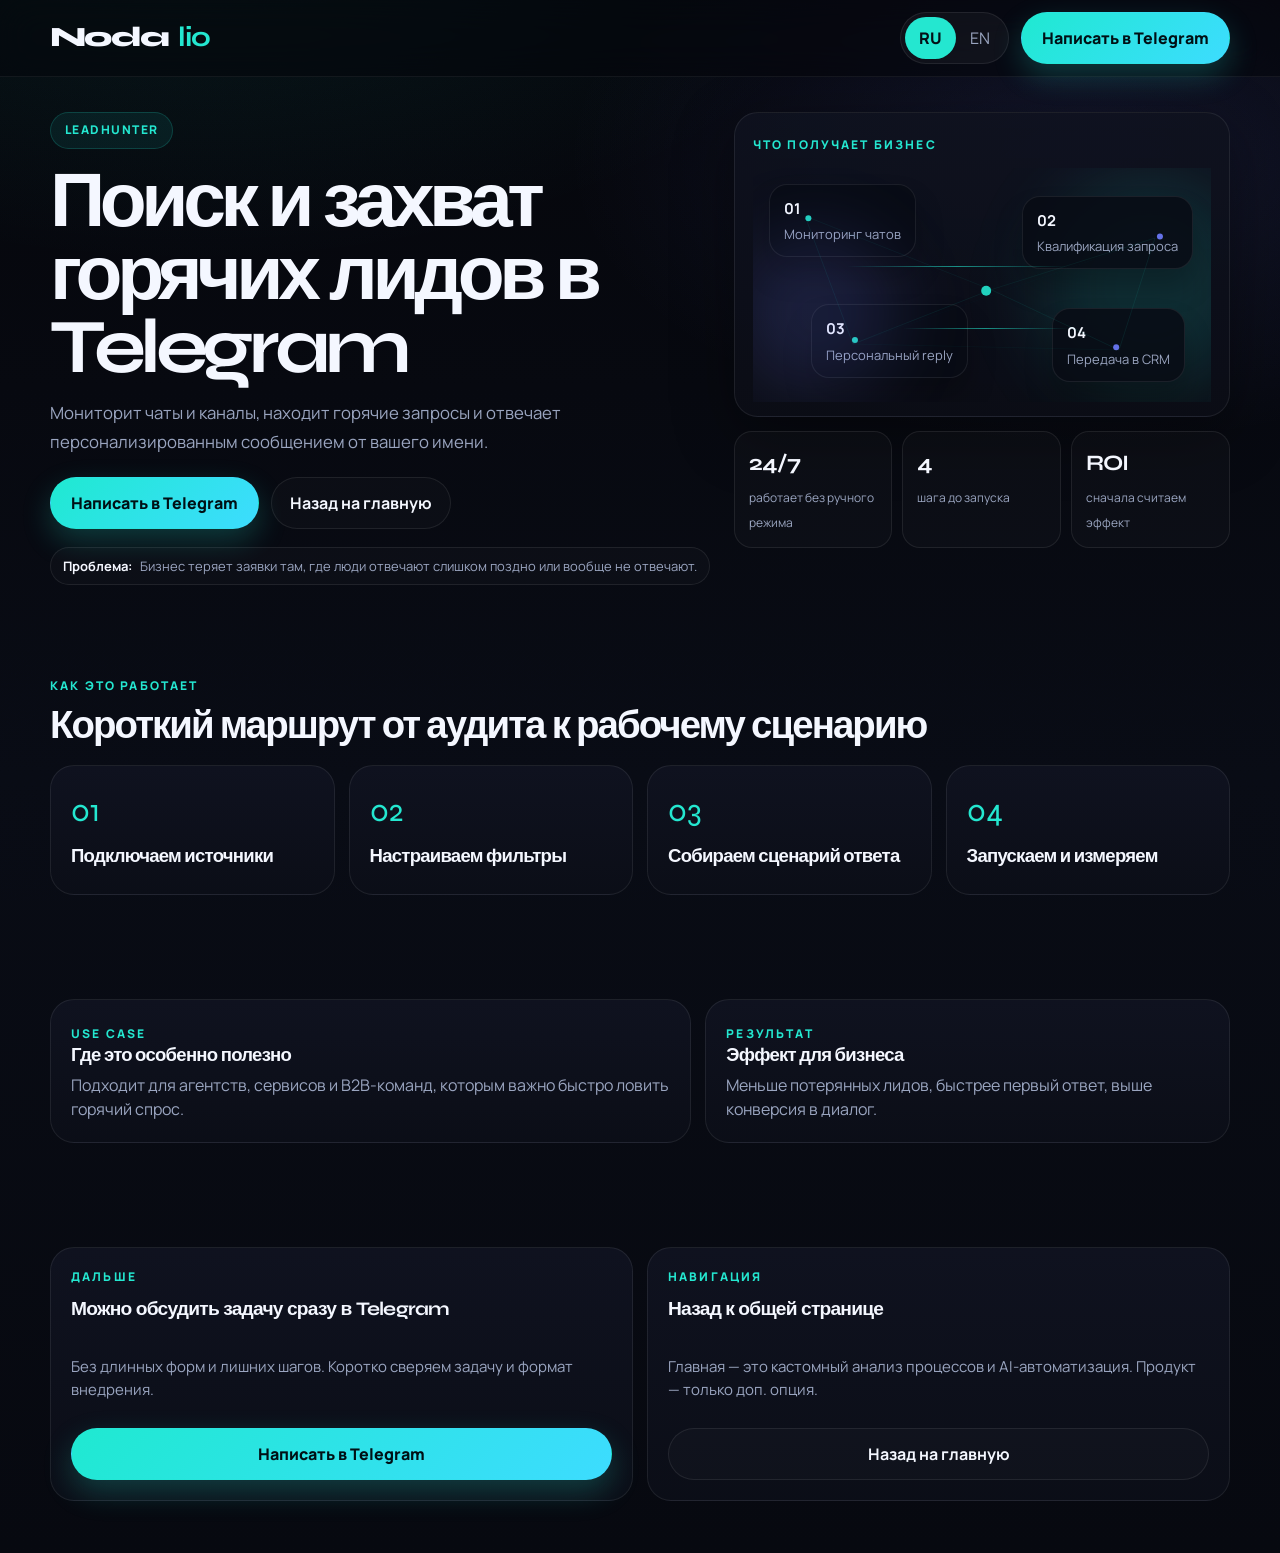
==== commit da7134f4: "Update Nodalio prototype" ====
--- a/leadhunter/index.html
+++ b/leadhunter/index.html
@@ -1,908 +1,10 @@
-<!DOCTYPE html>
+﻿<!doctype html>
 <html lang="ru">
-
 <head>
-    <meta charset="UTF-8">
-    <meta name="viewport" content="width=device-width, initial-scale=1.0">
-    <title>LeadHunter Bot — Автоматический поиск клиентов в Telegram</title>
-    <style>
-        @import url('https://fonts.googleapis.com/css2?family=Inter:wght@300;400;500;600;700;800;900&display=swap');
-
-        :root {
-            --primary: #6C3AED;
-            --primary-light: #8B5CF6;
-            --primary-dark: #5B21B6;
-            --accent: #F59E0B;
-            --accent-light: #FCD34D;
-            --dark: #0F172A;
-            --dark-soft: #1E293B;
-            --gray: #64748B;
-            --light: #F8FAFC;
-            --success: #10B981;
-            --gradient: linear-gradient(135deg, #6C3AED 0%, #8B5CF6 50%, #A78BFA 100%);
-        }
-
-        * {
-            margin: 0;
-            padding: 0;
-            box-sizing: border-box;
-        }
-
-        body {
-            font-family: 'Inter', sans-serif;
-            color: var(--dark);
-            line-height: 1.6;
-            background: var(--light);
-        }
-
-        @media print {
-            body {
-                background: white;
-            }
-
-            .page-break {
-                page-break-before: always;
-            }
-
-            .no-print {
-                display: none;
-            }
-
-            section {
-                break-inside: avoid;
-            }
-        }
-
-        /* === HERO === */
-        .hero {
-            background: var(--gradient);
-            color: white;
-            padding: 40px 50px 32px;
-            text-align: center;
-            position: relative;
-            overflow: hidden;
-        }
-
-        .hero::before {
-            content: '';
-            position: absolute;
-            top: -50%;
-            right: -20%;
-            width: 500px;
-            height: 500px;
-            background: rgba(255, 255, 255, 0.05);
-            border-radius: 50%;
-        }
-
-        .hero::after {
-            content: '';
-            position: absolute;
-            bottom: -30%;
-            left: -10%;
-            width: 400px;
-            height: 400px;
-            background: rgba(255, 255, 255, 0.03);
-            border-radius: 50%;
-        }
-
-        .hero-badge {
-            display: inline-block;
-            background: rgba(255, 255, 255, 0.15);
-            border: 1px solid rgba(255, 255, 255, 0.25);
-            border-radius: 50px;
-            padding: 8px 24px;
-            font-size: 13px;
-            font-weight: 500;
-            letter-spacing: 1.5px;
-            text-transform: uppercase;
-            margin-bottom: 24px;
-        }
-
-        .hero h1 {
-            font-size: 38px;
-            font-weight: 900;
-            line-height: 1.1;
-            margin-bottom: 12px;
-            position: relative;
-        }
-
-        .hero h1 span {
-            color: var(--accent-light);
-        }
-
-        .hero-sub {
-            font-size: 20px;
-            font-weight: 300;
-            opacity: 0.9;
-            max-width: 600px;
-            margin: 0 auto 32px;
-        }
-
-        .hero-stats {
-            display: flex;
-            justify-content: center;
-            gap: 40px;
-            margin-top: 20px;
-            position: relative;
-        }
-
-        .stat {
-            text-align: center;
-        }
-
-        .stat-value {
-            font-size: 36px;
-            font-weight: 800;
-            color: var(--accent-light);
-        }
-
-        .stat-label {
-            font-size: 13px;
-            opacity: 0.8;
-            text-transform: uppercase;
-            letter-spacing: 0.5px;
-        }
-
-        /* === SECTIONS === */
-        .container {
-            max-width: 800px;
-            margin: 0 auto;
-            padding: 0 40px;
-        }
-
-        section {
-            padding: 28px 0;
-        }
-
-        .section-title {
-            font-size: 28px;
-            font-weight: 800;
-            margin-bottom: 8px;
-            color: var(--dark);
-        }
-
-        .section-subtitle {
-            font-size: 16px;
-            color: var(--gray);
-            margin-bottom: 20px;
-        }
-
-        /* === PROBLEM === */
-        .problem {
-            background: #FEF3C7;
-            border-left: 4px solid var(--accent);
-            padding: 24px 32px;
-            margin: 24px 0;
-            border-radius: 0 12px 12px 0;
-        }
-
-        .problem h2 {
-            font-size: 22px;
-            font-weight: 700;
-            color: #92400E;
-            margin-bottom: 16px;
-        }
-
-        .problem p {
-            color: #78350F;
-            font-size: 15px;
-            line-height: 1.7;
-        }
-
-        .problem ul {
-            list-style: none;
-            margin-top: 12px;
-        }
-
-        .problem li {
-            padding: 6px 0;
-            color: #78350F;
-            font-size: 15px;
-        }
-
-        .problem li::before {
-            content: '⏰ ';
-        }
-
-        /* === FEATURES === */
-        .features-grid {
-            display: grid;
-            grid-template-columns: 1fr 1fr;
-            gap: 20px;
-            margin-top: 24px;
-        }
-
-        .feature-card {
-            background: white;
-            border: 1px solid #E2E8F0;
-            border-radius: 16px;
-            padding: 20px;
-            transition: all 0.2s;
-        }
-
-        .feature-card:hover {
-            border-color: var(--primary-light);
-            box-shadow: 0 4px 20px rgba(108, 58, 237, 0.08);
-        }
-
-        .feature-icon {
-            font-size: 32px;
-            margin-bottom: 12px;
-        }
-
-        .feature-card h3 {
-            font-size: 17px;
-            font-weight: 700;
-            margin-bottom: 8px;
-            color: var(--dark);
-        }
-
-        .feature-card p {
-            font-size: 14px;
-            color: var(--gray);
-            line-height: 1.6;
-        }
-
-        /* === HOW IT WORKS === */
-        .steps {
-            counter-reset: step;
-            margin-top: 24px;
-        }
-
-        .step {
-            display: flex;
-            gap: 16px;
-            margin-bottom: 16px;
-            align-items: flex-start;
-        }
-
-        .step-number {
-            counter-increment: step;
-            background: var(--gradient);
-            color: white;
-            min-width: 44px;
-            height: 44px;
-            border-radius: 50%;
-            display: flex;
-            align-items: center;
-            justify-content: center;
-            font-weight: 800;
-            font-size: 18px;
-            flex-shrink: 0;
-        }
-
-        .step-content h3 {
-            font-size: 17px;
-            font-weight: 700;
-            margin-bottom: 4px;
-        }
-
-        .step-content p {
-            font-size: 14px;
-            color: var(--gray);
-        }
-
-        /* === USE CASE === */
-        .usecase {
-            background: var(--dark);
-            color: white;
-            border-radius: 20px;
-            padding: 28px;
-            margin: 24px 0;
-        }
-
-        .usecase h2 {
-            font-size: 24px;
-            font-weight: 800;
-            margin-bottom: 24px;
-        }
-
-        .usecase h2 span {
-            color: var(--accent-light);
-        }
-
-        .usecase-flow {
-            display: flex;
-            gap: 12px;
-            align-items: center;
-            flex-wrap: wrap;
-            margin-bottom: 24px;
-        }
-
-        .flow-item {
-            background: rgba(255, 255, 255, 0.08);
-            border: 1px solid rgba(255, 255, 255, 0.1);
-            border-radius: 10px;
-            padding: 14px 16px;
-            font-size: 13px;
-            text-align: center;
-            flex: 1;
-            min-width: 120px;
-        }
-
-        .flow-item .emoji {
-            font-size: 22px;
-            display: block;
-            margin-bottom: 6px;
-        }
-
-        .flow-arrow {
-            font-size: 20px;
-            color: var(--accent-light);
-            flex-shrink: 0;
-        }
-
-        .usecase-result {
-            background: rgba(16, 185, 129, 0.15);
-            border: 1px solid rgba(16, 185, 129, 0.3);
-            border-radius: 12px;
-            padding: 20px;
-            text-align: center;
-        }
-
-        .usecase-result p {
-            font-size: 15px;
-            font-weight: 500;
-        }
-
-        .usecase-result .big {
-            font-size: 28px;
-            font-weight: 800;
-            color: var(--success);
-            display: block;
-            margin-top: 4px;
-        }
-
-        /* === COMPARISON === */
-        .comparison-table {
-            width: 100%;
-            border-collapse: collapse;
-            margin-top: 24px;
-            font-size: 14px;
-        }
-
-        .comparison-table th {
-            background: var(--dark);
-            color: white;
-            padding: 14px 16px;
-            text-align: left;
-            font-weight: 600;
-        }
-
-        .comparison-table th:first-child {
-            border-radius: 10px 0 0 0;
-        }
-
-        .comparison-table th:last-child {
-            border-radius: 0 10px 0 0;
-            text-align: center;
-        }
-
-        .comparison-table th:nth-child(2) {
-            text-align: center;
-        }
-
-        .comparison-table td {
-            padding: 12px 16px;
-            border-bottom: 1px solid #E2E8F0;
-        }
-
-        .comparison-table td:nth-child(2),
-        .comparison-table td:last-child {
-            text-align: center;
-        }
-
-        .comparison-table tr:last-child td:first-child {
-            border-radius: 0 0 0 10px;
-        }
-
-        .comparison-table tr:last-child td:last-child {
-            border-radius: 0 0 10px 0;
-        }
-
-        .comparison-table tr:nth-child(even) {
-            background: #F8FAFC;
-        }
-
-        .check {
-            color: var(--success);
-            font-weight: 700;
-            font-size: 18px;
-        }
-
-        .cross {
-            color: #EF4444;
-            font-weight: 700;
-            font-size: 18px;
-        }
-
-        /* === PRICING === */
-        .pricing {
-            text-align: center;
-            padding: 28px 0;
-        }
-
-        .pricing-card {
-            background: white;
-            border: 2px solid var(--primary-light);
-            border-radius: 20px;
-            padding: 28px;
-            max-width: 460px;
-            margin: 20px auto;
-            position: relative;
-        }
-
-        .pricing-label {
-            position: absolute;
-            top: -14px;
-            left: 50%;
-            transform: translateX(-50%);
-            background: var(--gradient);
-            color: white;
-            padding: 6px 24px;
-            border-radius: 50px;
-            font-size: 12px;
-            font-weight: 700;
-            text-transform: uppercase;
-            letter-spacing: 1px;
-        }
-
-        .pricing-includes {
-            text-align: left;
-            margin: 24px 0;
-        }
-
-        .pricing-includes li {
-            padding: 8px 0;
-            font-size: 15px;
-            list-style: none;
-        }
-
-        .pricing-includes li::before {
-            content: '✅ ';
-        }
-
-        .pricing-note {
-            font-size: 13px;
-            color: var(--gray);
-            margin-top: 16px;
-        }
-
-        /* === GUARANTEE === */
-        .guarantee {
-            background: #ECFDF5;
-            border-radius: 16px;
-            padding: 32px;
-            text-align: center;
-            margin: 32px 0;
-        }
-
-        .guarantee-icon {
-            font-size: 48px;
-            margin-bottom: 12px;
-        }
-
-        .guarantee h3 {
-            font-size: 20px;
-            font-weight: 700;
-            color: #065F46;
-            margin-bottom: 8px;
-        }
-
-        .guarantee p {
-            font-size: 15px;
-            color: #047857;
-        }
-
-        /* === CTA === */
-        .cta {
-            background: var(--gradient);
-            color: white;
-            padding: 32px;
-            text-align: center;
-            border-radius: 20px;
-            margin: 24px 0;
-        }
-
-        .cta h2 {
-            font-size: 28px;
-            font-weight: 800;
-            margin-bottom: 12px;
-        }
-
-        .cta p {
-            font-size: 16px;
-            opacity: 0.9;
-            margin-bottom: 24px;
-        }
-
-        .cta-contact {
-            font-size: 20px;
-            font-weight: 700;
-            background: white;
-            color: var(--primary);
-            padding: 14px 40px;
-            border-radius: 50px;
-            display: inline-block;
-            text-decoration: none;
-        }
-
-        .pricing-grid {
-            display: grid;
-            grid-template-columns: 1fr 1fr;
-            gap: 20px;
-            margin-top: 20px;
-        }
-
-        .pricing-card.popular {
-            border-color: var(--accent);
-        }
-
-        .pricing-card.popular .pricing-label {
-            background: linear-gradient(135deg, #F59E0B, #D97706);
-        }
-
-        .pricing-period {
-            font-size: 13px;
-            color: var(--gray);
-            margin-top: 4px;
-        }
-
-        .pricing-card h3 {
-            font-size: 20px;
-            font-weight: 800;
-            margin-bottom: 4px;
-        }
-
-        @media (max-width: 700px) {
-            .pricing-grid {
-                grid-template-columns: 1fr;
-            }
-
-            .features-grid {
-                grid-template-columns: 1fr;
-            }
-        }
-
-        /* === FOOTER === */
-        .footer {
-            text-align: center;
-            padding: 24px;
-            font-size: 13px;
-            color: var(--gray);
-        }
-
-        /* === PRINT BUTTON === */
-        .print-btn {
-            position: fixed;
-            bottom: 30px;
-            right: 30px;
-            background: var(--primary);
-            color: white;
-            border: none;
-            padding: 16px 32px;
-            border-radius: 50px;
-            font-size: 16px;
-            font-weight: 600;
-            cursor: pointer;
-            box-shadow: 0 4px 20px rgba(108, 58, 237, 0.4);
-            z-index: 100;
-            font-family: 'Inter', sans-serif;
-        }
-
-        .print-btn:hover {
-            background: var(--primary-dark);
-        }
-    </style>
+  <meta charset="utf-8">
+  <meta http-equiv="refresh" content="0; url=../leadhunter.html">
+  <title>LeadHunter · Nodalio</title>
+  <script>location.replace('../leadhunter.html');</script>
 </head>
-
-<body>
-
-    <button class="print-btn no-print" onclick="window.print()">📄 Сохранить в PDF</button>
-
-    <!-- HERO -->
-    <div class="hero">
-        <div class="hero-badge">💡 AI-автоматизация для бизнеса</div>
-        <h1>LeadHunter Bot<br><span>Автоматический поиск клиентов</span><br>в Telegram</h1>
-        <p class="hero-sub">Бот мониторит нужные чаты, находит сообщения потенциальных клиентов и мгновенно уведомляет
-            вас с готовым ответом от AI</p>
-        <div class="hero-stats">
-            <div class="stat">
-                <div class="stat-value">24/7</div>
-                <div class="stat-label">Мониторинг</div>
-            </div>
-            <div class="stat">
-                <div class="stat-value">&lt;3 сек</div>
-                <div class="stat-label">Скорость реакции</div>
-            </div>
-            <div class="stat">
-                <div class="stat-value">∞</div>
-                <div class="stat-label">Чатов и каналов</div>
-            </div>
-        </div>
-    </div>
-
-    <div class="container">
-
-        <!-- PROBLEM -->
-        <div class="problem">
-            <h2>😤 Знакомая ситуация?</h2>
-            <p>Вы знаете, что в профильных Telegram-чатах постоянно появляются потенциальные клиенты. Но:</p>
-            <ul>
-                <li>Физически невозможно следить за 10-20 чатами одновременно</li>
-                <li>Вы видите запрос через 3 часа — когда конкурент уже ответил</li>
-                <li>Пока вы спите — лиды уходят к другим</li>
-                <li>Ручной мониторинг отнимает 2-4 часа в день</li>
-            </ul>
-        </div>
-
-        <!-- FEATURES -->
-        <section>
-            <h2 class="section-title">🛠 Что умеет бот</h2>
-            <p class="section-subtitle">Полностью автоматизированная система, которая работает за вас</p>
-
-            <div class="features-grid">
-                <div class="feature-card">
-                    <div class="feature-icon">🔍</div>
-                    <h3>Умный мониторинг</h3>
-                    <p>Отслеживает неограниченное количество чатов и каналов, включая комментарии к постам</p>
-                </div>
-                <div class="feature-card">
-                    <div class="feature-icon">🎯</div>
-                    <h3>Фильтр по ключевым словам</h3>
-                    <p>Реагирует только на целевые сообщения. Точное совпадение — без ложных срабатываний</p>
-                </div>
-                <div class="feature-card">
-                    <div class="feature-icon">🧠</div>
-                    <h3>AI-квалификация</h3>
-                    <p>Нейросеть анализирует сообщение и определяет: реальный клиент или нет. Отсеивает мусор</p>
-                </div>
-                <div class="feature-card">
-                    <div class="feature-icon">💬</div>
-                    <h3>Готовый ответ</h3>
-                    <p>AI формирует персонализированный ответ в вашем стиле. Копируете — отправляете — получаете клиента
-                    </p>
-                </div>
-                <div class="feature-card">
-                    <div class="feature-icon">📱</div>
-                    <h3>Уведомления</h3>
-                    <p>Мгновенное push-уведомление в Telegram с текстом, автором и прямой ссылкой на сообщение</p>
-                </div>
-                <div class="feature-card">
-                    <div class="feature-icon">⚙️</div>
-                    <h3>Простое управление</h3>
-                    <p>Всё настраивается через удобное меню в Telegram — без доступа к серверу и коду</p>
-                </div>
-            </div>
-        </section>
-
-        <!-- HOW IT WORKS -->
-        <section class="page-break">
-            <h2 class="section-title">⚡ Как это работает</h2>
-            <p class="section-subtitle">От сообщения в чате до уведомления — меньше 3 секунд</p>
-
-            <div class="steps">
-                <div class="step">
-                    <div class="step-number">1</div>
-                    <div class="step-content">
-                        <h3>Кто-то пишет в чате</h3>
-                        <p>В одном из отслеживаемых чатов появляется новое сообщение</p>
-                    </div>
-                </div>
-                <div class="step">
-                    <div class="step-number">2</div>
-                    <div class="step-content">
-                        <h3>Бот проверяет ключевые слова</h3>
-                        <p>Если сообщение содержит ваши ключевые слова — продолжает обработку. Нет — пропускает</p>
-                    </div>
-                </div>
-                <div class="step">
-                    <div class="step-number">3</div>
-                    <div class="step-content">
-                        <h3>AI анализирует контекст</h3>
-                        <p>Нейросеть определяет: это реальный запрос от потенциального клиента, или просто обсуждение?
-                        </p>
-                    </div>
-                </div>
-                <div class="step">
-                    <div class="step-number">4</div>
-                    <div class="step-content">
-                        <h3>Вы получаете уведомление</h3>
-                        <p>Push-уведомление с текстом сообщения, ссылкой на оригинал и готовым ответом от AI</p>
-                    </div>
-                </div>
-                <div class="step">
-                    <div class="step-number">5</div>
-                    <div class="step-content">
-                        <h3>Вы отвечаете первым</h3>
-                        <p>Копируете ответ AI (или пишете свой), переходите по ссылке и отвечаете — пока конкуренты ещё
-                            не видели сообщение</p>
-                    </div>
-                </div>
-            </div>
-        </section>
-
-        <!-- USE CASE -->
-        <div class="usecase">
-            <h2>📋 Пример: <span>Брокер недвижимости</span></h2>
-            <div class="usecase-flow">
-                <div class="flow-item">
-                    <span class="emoji">💬</span>
-                    20 чатов<br>про недвижимость
-                </div>
-                <span class="flow-arrow">→</span>
-                <div class="flow-item">
-                    <span class="emoji">🔑</span>
-                    Слова: квартира,<br>аренда, ищу жильё
-                </div>
-                <span class="flow-arrow">→</span>
-                <div class="flow-item">
-                    <span class="emoji">🧠</span>
-                    AI отсеивает<br>нецелевые
-                </div>
-                <span class="flow-arrow">→</span>
-                <div class="flow-item">
-                    <span class="emoji">🔔</span>
-                    Уведомление<br>+ ответ
-                </div>
-            </div>
-            <div class="usecase-result">
-                <p>Из 500 сообщений/день бот находит</p>
-                <span class="big">5-15 целевых лидов</span>
-                <p>и вы отвечаете за секунды, а не за часы</p>
-            </div>
-        </div>
-
-        <!-- COMPARISON -->
-        <section>
-            <h2 class="section-title">📊 Сравнение подходов</h2>
-            <p class="section-subtitle">Почему автоматизация выигрывает</p>
-
-            <table class="comparison-table">
-                <thead>
-                    <tr>
-                        <th>Параметр</th>
-                        <th>Вручную 😫</th>
-                        <th>LeadHunter Bot 🤖</th>
-                    </tr>
-                </thead>
-                <tbody>
-                    <tr>
-                        <td>Скорость реакции</td>
-                        <td>10 мин — 3 часа</td>
-                        <td><span class="check">✓</span> 3 секунды</td>
-                    </tr>
-                    <tr>
-                        <td>Работа 24/7</td>
-                        <td><span class="cross">✗</span></td>
-                        <td><span class="check">✓</span></td>
-                    </tr>
-                    <tr>
-                        <td>Количество чатов</td>
-                        <td>3-5 максимум</td>
-                        <td><span class="check">✓</span> Без ограничений</td>
-                    </tr>
-                    <tr>
-                        <td>Время на мониторинг</td>
-                        <td>2-4 часа/день</td>
-                        <td><span class="check">✓</span> 0 минут</td>
-                    </tr>
-                    <tr>
-                        <td>AI-квалификация</td>
-                        <td><span class="cross">✗</span></td>
-                        <td><span class="check">✓</span></td>
-                    </tr>
-                    <tr>
-                        <td>Готовый ответ</td>
-                        <td><span class="cross">✗</span> Писать самому</td>
-                        <td><span class="check">✓</span> AI генерирует</td>
-                    </tr>
-                    <tr>
-                        <td>Пропущенные лиды</td>
-                        <td>До 70%</td>
-                        <td><span class="check">✓</span> 0%</td>
-                    </tr>
-                </tbody>
-            </table>
-        </section>
-
-        <!-- PRICING -->
-        <section class="pricing page-break">
-            <h2 class="section-title">💎 Два формата работы</h2>
-            <p class="section-subtitle">Выберите удобный вариант</p>
-
-            <div class="pricing-grid">
-                <!-- RENTAL -->
-                <div class="pricing-card popular">
-                    <div class="pricing-label">🔥 Популярное</div>
-                    <h3>☁️ Аренда</h3>
-                    <p class="pricing-period">Оплата: 7 дней или 30 дней</p>
-                    <ul class="pricing-includes">
-                        <li>Вы создаёте бота через @BotFather за 2 минуты</li>
-                        <li>Передаёте токен — мы всё подключаем</li>
-                        <li>Настройка AI-промпта под вашу нишу</li>
-                        <li>Добавление чатов и ключевых слов</li>
-                        <li>Управление через Telegram-меню</li>
-                        <li>Техподдержка на весь период</li>
-                    </ul>
-                    <p class="pricing-note">
-                        * Никаких технических знаний не нужно<br>
-                        * Данные изолированы — у каждого клиента отдельная БД<br>
-                    </p>
-                </div>
-                <!-- PRO -->
-                <div class="pricing-card">
-                    <div class="pricing-label">Под ключ</div>
-                    <h3>🖥️ На вашем сервере</h3>
-                    <p class="pricing-period">Настройка за 3 дня · Разовая оплата</p>
-                    <ul class="pricing-includes">
-                        <li>Установка на ваш VPS/сервер</li>
-                        <li>Настройка AI-промпта под нишу</li>
-                        <li>Обучение AI вашему стилю общения</li>
-                        <li>Добавление чатов и ключевых слов</li>
-                        <li>Инструкция по управлению</li>
-                        <li>Техподдержка первые 14 дней</li>
-                    </ul>
-                    <p class="pricing-note">
-                        * Полная автономность — данные только у вас<br>
-                        * Расходы на AI: ~$0.10/день (DeepSeek)<br>
-                        * Сервер: от $5/мес (Docker на VPS)
-                    </p>
-                </div>
-            </div>
-        </section>
-
-        <!-- GUARANTEE -->
-        <div class="guarantee">
-            <div class="guarantee-icon">🛡️</div>
-            <h3>Безопасность данных</h3>
-            <p>Каждый клиент работает в <strong>изолированной среде</strong> — своя база данных, свои настройки, свой
-                бот-токен. Никто не видит чужие данные. При аренде — всё на нашем защищённом сервере. При установке под
-                ключ — данные только у вас.</p>
-        </div>
-
-        <!-- NICHES -->
-        <section>
-            <h2 class="section-title">🎯 Кому подходит</h2>
-            <p class="section-subtitle">Любой бизнес, где клиенты общаются в Telegram</p>
-
-            <div class="features-grid">
-                <div class="feature-card">
-                    <div class="feature-icon">🏠</div>
-                    <h3>Недвижимость</h3>
-                    <p>Квартиры, аренда, коммерческая недвижимость — ловите запросы раньше конкурентов</p>
-                </div>
-                <div class="feature-card">
-                    <div class="feature-icon">💻</div>
-                    <h3>IT и разработка</h3>
-                    <p>Заказы на разработку, интеграции, автоматизацию из профильных чатов</p>
-                </div>
-                <div class="feature-card">
-                    <div class="feature-icon">📚</div>
-                    <h3>Образование</h3>
-                    <p>Курсы, репетиторство, менторство — находите учеников в тематических чатах</p>
-                </div>
-                <div class="feature-card">
-                    <div class="feature-icon">🔧</div>
-                    <h3>Услуги</h3>
-                    <p>Ремонт, дизайн, юристы, бухгалтеры — любая ниша с запросами в чатах</p>
-                </div>
-            </div>
-        </section>
-
-        <!-- CTA -->
-        <div class="cta">
-            <h2>Готовы получать клиентов<br>на автопилоте?</h2>
-            <p>Попробуйте бесплатный 7-дневный триал — или закажите установку под ключ</p>
-            <a class="cta-contact" href="https://t.me/olshanskiy_ad">💬 Написать в Telegram</a>
-        </div>
-
-    </div>
-
-    <div class="footer">
-        <p>© 2026 · LeadHunter Bot · Olshanskiy AI - автоматизация для бизнеса</p>
-    </div>
-
-</body>
-
-</html>
+<body></body>
+</html>
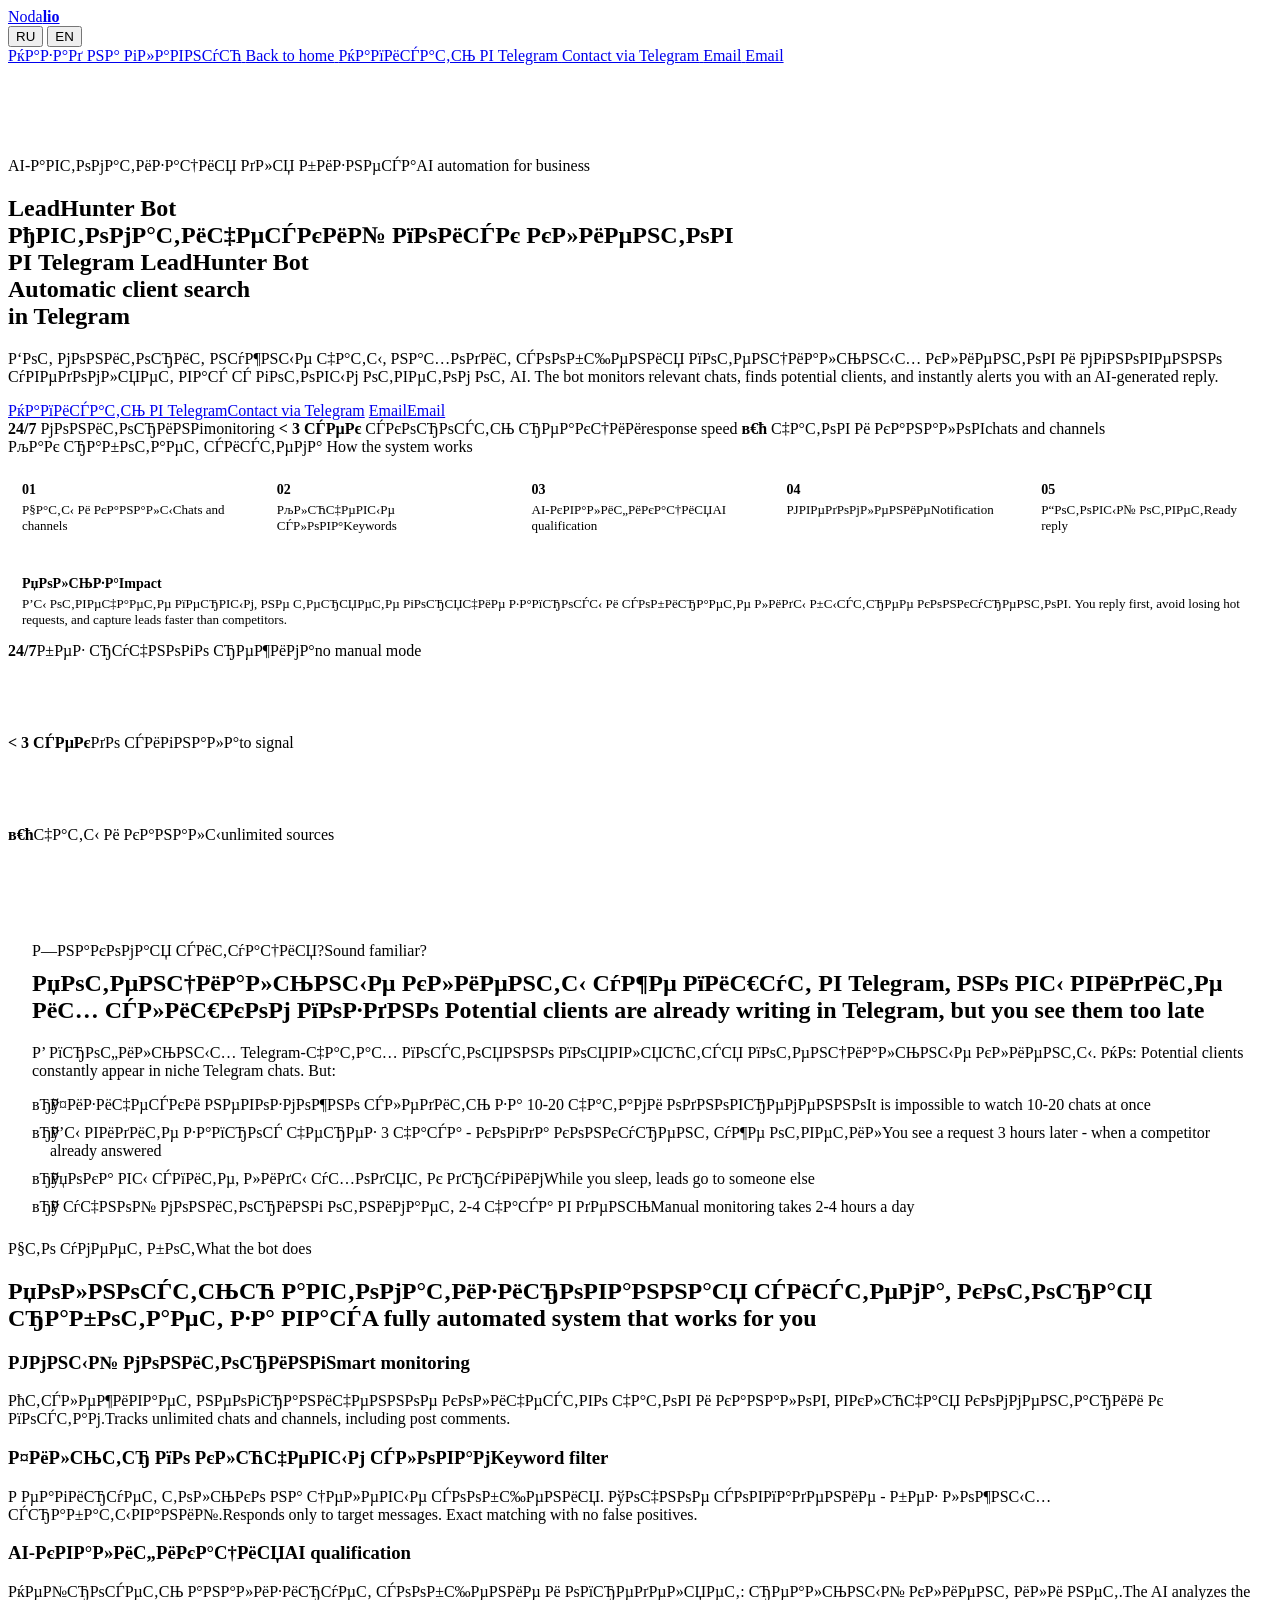
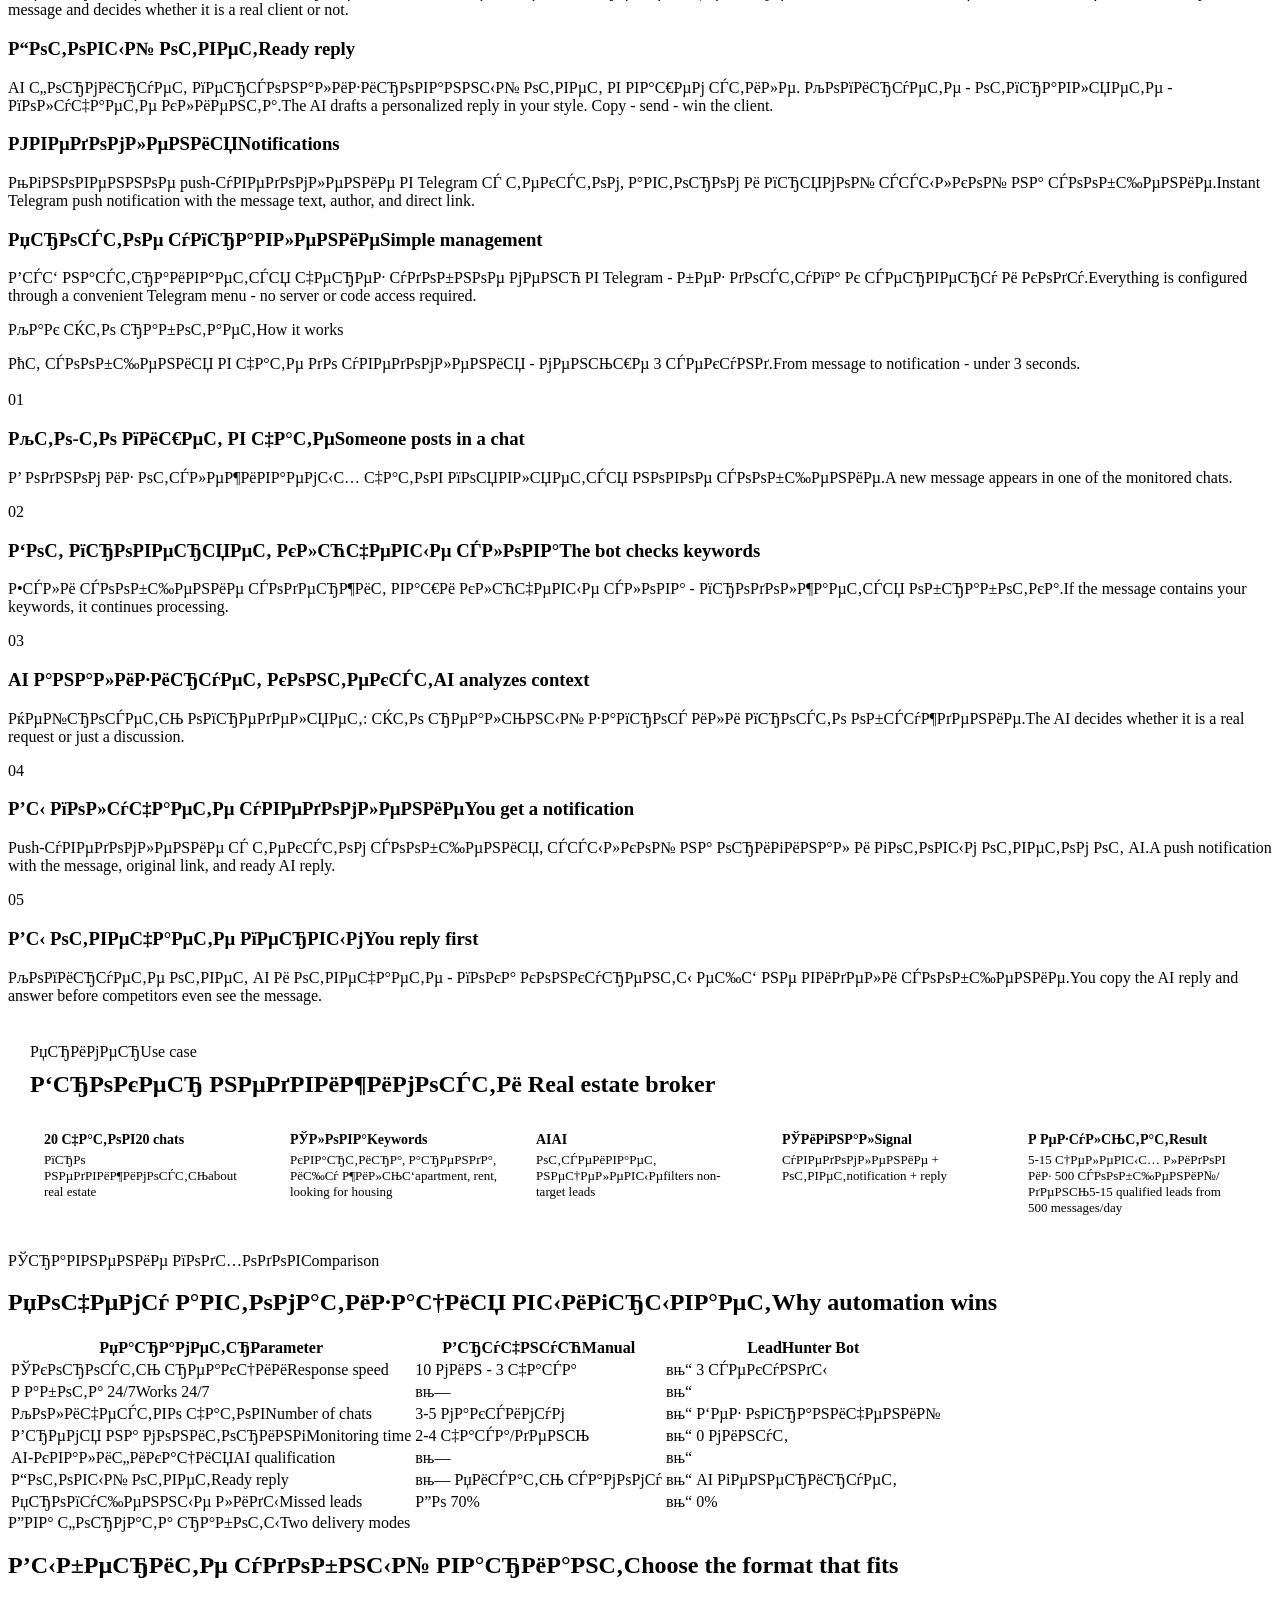
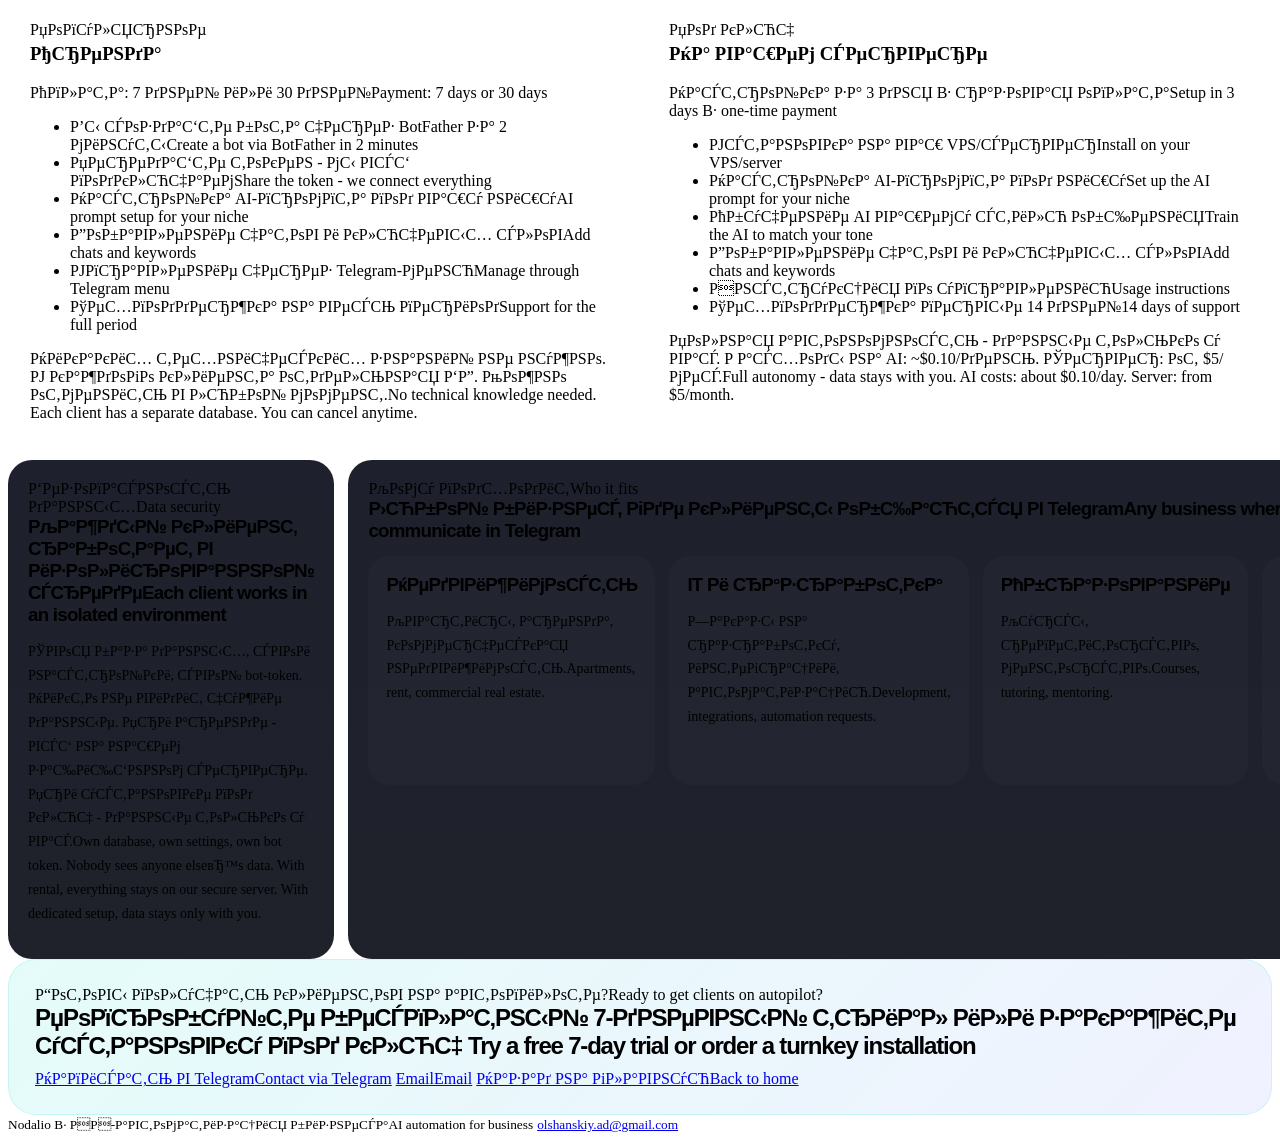
==== commit a399e63f: "Update LeadHunter redirect landing" ====
--- a/leadhunter/index.html
+++ b/leadhunter/index.html
@@ -1,10 +1,316 @@
-﻿<!doctype html>
-<html lang="ru">
+<!doctype html>
+<html lang="ru" data-lang="ru">
 <head>
   <meta charset="utf-8">
-  <meta http-equiv="refresh" content="0; url=../leadhunter.html">
-  <title>LeadHunter · Nodalio</title>
-  <script>location.replace('../leadhunter.html');</script>
+  <meta name="viewport" content="width=device-width, initial-scale=1">
+  <meta http-equiv="Cache-Control" content="no-store, no-cache, must-revalidate">
+  <meta http-equiv="Pragma" content="no-cache">
+  <title>LeadHunter Bot В· Nodalio</title>
+  <meta name="description" content="LeadHunter Bot monitors Telegram chats and channels, catches hot leads, and sends a ready response in seconds.">
+  <link rel="stylesheet" href="preview.css">
+  <script defer src="preview.js"></script>
+  <style>
+    .product-hero{padding-top:92px}
+    .product-hero .hero-grid{align-items:start}
+    .product-hero .hero-visual-stats .stat{min-height:92px}
+    .product-section .section-head{margin-bottom:18px}
+    .product-panel{padding:22px}
+    .product-note{color:var(--muted);font-size:14px;line-height:1.7}
+    .problem-panel{padding:24px}
+    .problem-list{margin:14px 0 0;padding:0;list-style:none;display:grid;gap:10px}
+    .problem-list li{padding-left:18px;position:relative;color:var(--text)}
+    .problem-list li::before{content:"вЂў";position:absolute;left:0;color:var(--accent)}
+    .flow-wrap{display:grid;gap:14px}
+    .flow-row{display:grid;grid-template-columns:repeat(5,1fr);gap:10px}
+    .flow-card{padding:14px;border-radius:18px;border:1px solid var(--line);background:rgba(255,255,255,.02);font-size:13px;color:var(--muted)}
+    .flow-card strong{display:block;color:var(--text);margin-bottom:4px;font-size:14px}
+    .comparison-table{overflow:hidden;border-radius:18px}
+    .pricing-grid{display:grid;grid-template-columns:repeat(2,1fr);gap:14px}
+    .pricing-card{padding:22px}
+    .pricing-card h3{margin-top:4px}
+    .trust-strip{display:grid;grid-template-columns:1.2fr .8fr;gap:14px}
+    .trust-box{padding:20px;border-radius:24px;border:1px solid var(--line);background:linear-gradient(180deg, rgba(16,19,32,.94), rgba(12,15,24,.92))}
+    .trust-box h3{margin:0 0 10px;font-family:'Syne',sans-serif;letter-spacing:-.04em}
+    .niche-grid{display:grid;grid-template-columns:repeat(4,1fr);gap:14px}
+    .niche-card{padding:18px;border-radius:22px;border:1px solid var(--line);background:rgba(255,255,255,.02)}
+    .niche-card h3{margin:0 0 8px;font-family:'Syne',sans-serif;letter-spacing:-.04em}
+    .final-cta{padding:26px;border-radius:28px;border:1px solid rgba(36,231,208,.18);background:linear-gradient(135deg, rgba(36,231,208,.12), rgba(111,124,255,.10))}
+    .final-cta h2{margin:0 0 10px;font-family:'Syne',sans-serif;letter-spacing:-.05em}
+    @media (max-width: 1024px){
+      .flow-row,.trust-strip,.niche-grid,.pricing-grid{grid-template-columns:1fr 1fr}
+    }
+    @media (max-width: 720px){
+      .product-hero{padding-top:88px}
+      .flow-row,.trust-strip,.niche-grid,.pricing-grid{grid-template-columns:1fr}
+    }
+  </style>
 </head>
-<body></body>
-</html>
+<body>
+  <header class="nav">
+    <div class="container">
+      <a class="brand" href="prototype-preview.html">Noda<b>lio</b></a>
+      <div class="nav-actions">
+        <div class="lang">
+          <button type="button" class="active" data-lang="ru" onclick="setLang('ru')">RU</button>
+          <button type="button" data-lang="en" onclick="setLang('en')">EN</button>
+        </div>
+        <a class="ghost" href="prototype-preview.html">
+          <span data-ru>РќР°Р·Р°Рґ РЅР° РіР»Р°РІРЅСѓСЋ</span>
+          <span data-en>Back to home</span>
+        </a>
+        <a class="cta" href="https://t.me/olshanskiy_ad" target="_blank" rel="noreferrer">
+          <span data-ru>РќР°РїРёСЃР°С‚СЊ РІ Telegram</span>
+          <span data-en>Contact via Telegram</span>
+        </a>
+        <a class="mail-cta" href="mailto:olshanskiy.ad@gmail.com">
+          <span data-ru>Email</span>
+          <span data-en>Email</span>
+        </a>
+      </div>
+    </div>
+  </header>
+
+  <main>
+    <section class="hero product-hero">
+      <div class="container hero-grid">
+        <div class="hero-copy" data-aos>
+          <div class="hero-kicker"><span data-ru>AI-Р°РІС‚РѕРјР°С‚РёР·Р°С†РёСЏ РґР»СЏ Р±РёР·РЅРµСЃР°</span><span data-en>AI automation for business</span></div>
+          <h1 class="hero-title">
+            <span data-ru>LeadHunter Bot<br><span class="accent">РђРІС‚РѕРјР°С‚РёС‡РµСЃРєРёР№ РїРѕРёСЃРє РєР»РёРµРЅС‚РѕРІ</span><br>РІ Telegram</span>
+            <span data-en>LeadHunter Bot<br><span class="accent">Automatic client search</span><br>in Telegram</span>
+          </h1>
+          <p class="hero-sub">
+            <span data-ru>Р‘РѕС‚ РјРѕРЅРёС‚РѕСЂРёС‚ РЅСѓР¶РЅС‹Рµ С‡Р°С‚С‹, РЅР°С…РѕРґРёС‚ СЃРѕРѕР±С‰РµРЅРёСЏ РїРѕС‚РµРЅС†РёР°Р»СЊРЅС‹С… РєР»РёРµРЅС‚РѕРІ Рё РјРіРЅРѕРІРµРЅРЅРѕ СѓРІРµРґРѕРјР»СЏРµС‚ РІР°СЃ СЃ РіРѕС‚РѕРІС‹Рј РѕС‚РІРµС‚РѕРј РѕС‚ AI.</span>
+            <span data-en>The bot monitors relevant chats, finds potential clients, and instantly alerts you with an AI-generated reply.</span>
+          </p>
+          <div class="hero-actions">
+            <a class="cta" href="https://t.me/olshanskiy_ad" target="_blank" rel="noreferrer"><span data-ru>РќР°РїРёСЃР°С‚СЊ РІ Telegram</span><span data-en>Contact via Telegram</span></a>
+            <a class="mail-cta" href="mailto:olshanskiy.ad@gmail.com"><span data-ru>Email</span><span data-en>Email</span></a>
+          </div>
+          <div class="hero-meta">
+            <span class="chip"><b>24/7</b> <span data-ru>РјРѕРЅРёС‚РѕСЂРёРЅРі</span><span data-en>monitoring</span></span>
+            <span class="chip"><b>&lt; 3 СЃРµРє</b> <span data-ru>СЃРєРѕСЂРѕСЃС‚СЊ СЂРµР°РєС†РёРё</span><span data-en>response speed</span></span>
+            <span class="chip"><b>в€ћ</b> <span data-ru>С‡Р°С‚РѕРІ Рё РєР°РЅР°Р»РѕРІ</span><span data-en>chats and channels</span></span>
+          </div>
+        </div>
+
+        <div class="hero-visual" data-aos>
+          <div class="hero-visual-top panel">
+            <div class="label">
+              <span data-ru>РљР°Рє СЂР°Р±РѕС‚Р°РµС‚ СЃРёСЃС‚РµРјР°</span>
+              <span data-en>How the system works</span>
+            </div>
+            <div class="flow-wrap" style="margin-top:12px">
+              <div class="flow-row">
+                <div class="flow-card"><strong>01</strong><span data-ru>Р§Р°С‚С‹ Рё РєР°РЅР°Р»С‹</span><span data-en>Chats and channels</span></div>
+                <div class="flow-card"><strong>02</strong><span data-ru>РљР»СЋС‡РµРІС‹Рµ СЃР»РѕРІР°</span><span data-en>Keywords</span></div>
+                <div class="flow-card"><strong>03</strong><span data-ru>AI-РєРІР°Р»РёС„РёРєР°С†РёСЏ</span><span data-en>AI qualification</span></div>
+                <div class="flow-card"><strong>04</strong><span data-ru>РЈРІРµРґРѕРјР»РµРЅРёРµ</span><span data-en>Notification</span></div>
+                <div class="flow-card"><strong>05</strong><span data-ru>Р“РѕС‚РѕРІС‹Р№ РѕС‚РІРµС‚</span><span data-en>Ready reply</span></div>
+              </div>
+              <div class="flow-card">
+                <strong><span data-ru>РџРѕР»СЊР·Р°</span><span data-en>Impact</span></strong>
+                <span data-ru>Р’С‹ РѕС‚РІРµС‡Р°РµС‚Рµ РїРµСЂРІС‹Рј, РЅРµ С‚РµСЂСЏРµС‚Рµ РіРѕСЂСЏС‡РёРµ Р·Р°РїСЂРѕСЃС‹ Рё СЃРѕР±РёСЂР°РµС‚Рµ Р»РёРґС‹ Р±С‹СЃС‚СЂРµРµ РєРѕРЅРєСѓСЂРµРЅС‚РѕРІ.</span>
+                <span data-en>You reply first, avoid losing hot requests, and capture leads faster than competitors.</span>
+              </div>
+            </div>
+          </div>
+          <div class="hero-visual-stats">
+            <div class="stat"><b>24/7</b><span data-ru>Р±РµР· СЂСѓС‡РЅРѕРіРѕ СЂРµР¶РёРјР°</span><span data-en>no manual mode</span></div>
+            <div class="stat"><b>&lt; 3 СЃРµРє</b><span data-ru>РґРѕ СЃРёРіРЅР°Р»Р°</span><span data-en>to signal</span></div>
+            <div class="stat"><b>в€ћ</b><span data-ru>С‡Р°С‚С‹ Рё РєР°РЅР°Р»С‹</span><span data-en>unlimited sources</span></div>
+          </div>
+        </div>
+      </div>
+    </section>
+
+    <section class="section compact product-section">
+      <div class="container">
+        <div class="problem-panel panel" data-aos>
+          <span class="label"><span data-ru>Р—РЅР°РєРѕРјР°СЏ СЃРёС‚СѓР°С†РёСЏ?</span><span data-en>Sound familiar?</span></span>
+          <h2 class="offer-title" style="margin-top:10px">
+            <span data-ru>РџРѕС‚РµРЅС†РёР°Р»СЊРЅС‹Рµ РєР»РёРµРЅС‚С‹ СѓР¶Рµ РїРёС€СѓС‚ РІ Telegram, РЅРѕ РІС‹ РІРёРґРёС‚Рµ РёС… СЃР»РёС€РєРѕРј РїРѕР·РґРЅРѕ</span>
+            <span data-en>Potential clients are already writing in Telegram, but you see them too late</span>
+          </h2>
+          <p class="offer-copy">
+            <span data-ru>Р’ РїСЂРѕС„РёР»СЊРЅС‹С… Telegram-С‡Р°С‚Р°С… РїРѕСЃС‚РѕСЏРЅРЅРѕ РїРѕСЏРІР»СЏСЋС‚СЃСЏ РїРѕС‚РµРЅС†РёР°Р»СЊРЅС‹Рµ РєР»РёРµРЅС‚С‹. РќРѕ:</span>
+            <span data-en>Potential clients constantly appear in niche Telegram chats. But:</span>
+          </p>
+          <ul class="problem-list">
+            <li><span data-ru>Р¤РёР·РёС‡РµСЃРєРё РЅРµРІРѕР·РјРѕР¶РЅРѕ СЃР»РµРґРёС‚СЊ Р·Р° 10-20 С‡Р°С‚Р°РјРё РѕРґРЅРѕРІСЂРµРјРµРЅРЅРѕ</span><span data-en>It is impossible to watch 10-20 chats at once</span></li>
+            <li><span data-ru>Р’С‹ РІРёРґРёС‚Рµ Р·Р°РїСЂРѕСЃ С‡РµСЂРµР· 3 С‡Р°СЃР° - РєРѕРіРґР° РєРѕРЅРєСѓСЂРµРЅС‚ СѓР¶Рµ РѕС‚РІРµС‚РёР»</span><span data-en>You see a request 3 hours later - when a competitor already answered</span></li>
+            <li><span data-ru>РџРѕРєР° РІС‹ СЃРїРёС‚Рµ, Р»РёРґС‹ СѓС…РѕРґСЏС‚ Рє РґСЂСѓРіРёРј</span><span data-en>While you sleep, leads go to someone else</span></li>
+            <li><span data-ru>Р СѓС‡РЅРѕР№ РјРѕРЅРёС‚РѕСЂРёРЅРі РѕС‚РЅРёРјР°РµС‚ 2-4 С‡Р°СЃР° РІ РґРµРЅСЊ</span><span data-en>Manual monitoring takes 2-4 hours a day</span></li>
+          </ul>
+        </div>
+      </div>
+    </section>
+
+    <section class="section compact product-section">
+      <div class="container">
+        <div class="section-head" data-aos>
+          <span class="label"><span data-ru>Р§С‚Рѕ СѓРјРµРµС‚ Р±РѕС‚</span><span data-en>What the bot does</span></span>
+          <h2><span data-ru>РџРѕР»РЅРѕСЃС‚СЊСЋ Р°РІС‚РѕРјР°С‚РёР·РёСЂРѕРІР°РЅРЅР°СЏ СЃРёСЃС‚РµРјР°, РєРѕС‚РѕСЂР°СЏ СЂР°Р±РѕС‚Р°РµС‚ Р·Р° РІР°СЃ</span><span data-en>A fully automated system that works for you</span></h2>
+        </div>
+        <div class="impl-grid">
+          <article class="impl-card" data-aos><h3><span data-ru>РЈРјРЅС‹Р№ РјРѕРЅРёС‚РѕСЂРёРЅРі</span><span data-en>Smart monitoring</span></h3><p><span data-ru>РћС‚СЃР»РµР¶РёРІР°РµС‚ РЅРµРѕРіСЂР°РЅРёС‡РµРЅРЅРѕРµ РєРѕР»РёС‡РµСЃС‚РІРѕ С‡Р°С‚РѕРІ Рё РєР°РЅР°Р»РѕРІ, РІРєР»СЋС‡Р°СЏ РєРѕРјРјРµРЅС‚Р°СЂРёРё Рє РїРѕСЃС‚Р°Рј.</span><span data-en>Tracks unlimited chats and channels, including post comments.</span></p></article>
+          <article class="impl-card" data-aos><h3><span data-ru>Р¤РёР»СЊС‚СЂ РїРѕ РєР»СЋС‡РµРІС‹Рј СЃР»РѕРІР°Рј</span><span data-en>Keyword filter</span></h3><p><span data-ru>Р РµР°РіРёСЂСѓРµС‚ С‚РѕР»СЊРєРѕ РЅР° С†РµР»РµРІС‹Рµ СЃРѕРѕР±С‰РµРЅРёСЏ. РўРѕС‡РЅРѕРµ СЃРѕРІРїР°РґРµРЅРёРµ - Р±РµР· Р»РѕР¶РЅС‹С… СЃСЂР°Р±Р°С‚С‹РІР°РЅРёР№.</span><span data-en>Responds only to target messages. Exact matching with no false positives.</span></p></article>
+          <article class="impl-card" data-aos><h3><span data-ru>AI-РєРІР°Р»РёС„РёРєР°С†РёСЏ</span><span data-en>AI qualification</span></h3><p><span data-ru>РќРµР№СЂРѕСЃРµС‚СЊ Р°РЅР°Р»РёР·РёСЂСѓРµС‚ СЃРѕРѕР±С‰РµРЅРёРµ Рё РѕРїСЂРµРґРµР»СЏРµС‚: СЂРµР°Р»СЊРЅС‹Р№ РєР»РёРµРЅС‚ РёР»Рё РЅРµС‚.</span><span data-en>The AI analyzes the message and decides whether it is a real client or not.</span></p></article>
+          <article class="impl-card" data-aos><h3><span data-ru>Р“РѕС‚РѕРІС‹Р№ РѕС‚РІРµС‚</span><span data-en>Ready reply</span></h3><p><span data-ru>AI С„РѕСЂРјРёСЂСѓРµС‚ РїРµСЂСЃРѕРЅР°Р»РёР·РёСЂРѕРІР°РЅРЅС‹Р№ РѕС‚РІРµС‚ РІ РІР°С€РµРј СЃС‚РёР»Рµ. РљРѕРїРёСЂСѓРµС‚Рµ - РѕС‚РїСЂР°РІР»СЏРµС‚Рµ - РїРѕР»СѓС‡Р°РµС‚Рµ РєР»РёРµРЅС‚Р°.</span><span data-en>The AI drafts a personalized reply in your style. Copy - send - win the client.</span></p></article>
+          <article class="impl-card" data-aos><h3><span data-ru>РЈРІРµРґРѕРјР»РµРЅРёСЏ</span><span data-en>Notifications</span></h3><p><span data-ru>РњРіРЅРѕРІРµРЅРЅРѕРµ push-СѓРІРµРґРѕРјР»РµРЅРёРµ РІ Telegram СЃ С‚РµРєСЃС‚РѕРј, Р°РІС‚РѕСЂРѕРј Рё РїСЂСЏРјРѕР№ СЃСЃС‹Р»РєРѕР№ РЅР° СЃРѕРѕР±С‰РµРЅРёРµ.</span><span data-en>Instant Telegram push notification with the message text, author, and direct link.</span></p></article>
+          <article class="impl-card" data-aos><h3><span data-ru>РџСЂРѕСЃС‚РѕРµ СѓРїСЂР°РІР»РµРЅРёРµ</span><span data-en>Simple management</span></h3><p><span data-ru>Р’СЃС‘ РЅР°СЃС‚СЂР°РёРІР°РµС‚СЃСЏ С‡РµСЂРµР· СѓРґРѕР±РЅРѕРµ РјРµРЅСЋ РІ Telegram - Р±РµР· РґРѕСЃС‚СѓРїР° Рє СЃРµСЂРІРµСЂСѓ Рё РєРѕРґСѓ.</span><span data-en>Everything is configured through a convenient Telegram menu - no server or code access required.</span></p></article>
+        </div>
+      </div>
+    </section>
+
+    <section class="section compact product-section">
+      <div class="container">
+        <div class="section-head" data-aos>
+          <span class="label"><span data-ru>РљР°Рє СЌС‚Рѕ СЂР°Р±РѕС‚Р°РµС‚</span><span data-en>How it works</span></span>
+          <p><span data-ru>РћС‚ СЃРѕРѕР±С‰РµРЅРёСЏ РІ С‡Р°С‚Рµ РґРѕ СѓРІРµРґРѕРјР»РµРЅРёСЏ - РјРµРЅСЊС€Рµ 3 СЃРµРєСѓРЅРґ.</span><span data-en>From message to notification - under 3 seconds.</span></p>
+        </div>
+        <div class="steps-grid">
+          <article class="step-card" data-aos><div class="step-num">01</div><h3><span data-ru>РљС‚Рѕ-С‚Рѕ РїРёС€РµС‚ РІ С‡Р°С‚Рµ</span><span data-en>Someone posts in a chat</span></h3><p><span data-ru>Р’ РѕРґРЅРѕРј РёР· РѕС‚СЃР»РµР¶РёРІР°РµРјС‹С… С‡Р°С‚РѕРІ РїРѕСЏРІР»СЏРµС‚СЃСЏ РЅРѕРІРѕРµ СЃРѕРѕР±С‰РµРЅРёРµ.</span><span data-en>A new message appears in one of the monitored chats.</span></p></article>
+          <article class="step-card" data-aos><div class="step-num">02</div><h3><span data-ru>Р‘РѕС‚ РїСЂРѕРІРµСЂСЏРµС‚ РєР»СЋС‡РµРІС‹Рµ СЃР»РѕРІР°</span><span data-en>The bot checks keywords</span></h3><p><span data-ru>Р•СЃР»Рё СЃРѕРѕР±С‰РµРЅРёРµ СЃРѕРґРµСЂР¶РёС‚ РІР°С€Рё РєР»СЋС‡РµРІС‹Рµ СЃР»РѕРІР° - РїСЂРѕРґРѕР»Р¶Р°РµС‚СЃСЏ РѕР±СЂР°Р±РѕС‚РєР°.</span><span data-en>If the message contains your keywords, it continues processing.</span></p></article>
+          <article class="step-card" data-aos><div class="step-num">03</div><h3><span data-ru>AI Р°РЅР°Р»РёР·РёСЂСѓРµС‚ РєРѕРЅС‚РµРєСЃС‚</span><span data-en>AI analyzes context</span></h3><p><span data-ru>РќРµР№СЂРѕСЃРµС‚СЊ РѕРїСЂРµРґРµР»СЏРµС‚: СЌС‚Рѕ СЂРµР°Р»СЊРЅС‹Р№ Р·Р°РїСЂРѕСЃ РёР»Рё РїСЂРѕСЃС‚Рѕ РѕР±СЃСѓР¶РґРµРЅРёРµ.</span><span data-en>The AI decides whether it is a real request or just a discussion.</span></p></article>
+          <article class="step-card" data-aos><div class="step-num">04</div><h3><span data-ru>Р’С‹ РїРѕР»СѓС‡Р°РµС‚Рµ СѓРІРµРґРѕРјР»РµРЅРёРµ</span><span data-en>You get a notification</span></h3><p><span data-ru>Push-СѓРІРµРґРѕРјР»РµРЅРёРµ СЃ С‚РµРєСЃС‚РѕРј СЃРѕРѕР±С‰РµРЅРёСЏ, СЃСЃС‹Р»РєРѕР№ РЅР° РѕСЂРёРіРёРЅР°Р» Рё РіРѕС‚РѕРІС‹Рј РѕС‚РІРµС‚РѕРј РѕС‚ AI.</span><span data-en>A push notification with the message, original link, and ready AI reply.</span></p></article>
+          <article class="step-card" data-aos><div class="step-num">05</div><h3><span data-ru>Р’С‹ РѕС‚РІРµС‡Р°РµС‚Рµ РїРµСЂРІС‹Рј</span><span data-en>You reply first</span></h3><p><span data-ru>РљРѕРїРёСЂСѓРµС‚Рµ РѕС‚РІРµС‚ AI Рё РѕС‚РІРµС‡Р°РµС‚Рµ - РїРѕРєР° РєРѕРЅРєСѓСЂРµРЅС‚С‹ РµС‰С‘ РЅРµ РІРёРґРµР»Рё СЃРѕРѕР±С‰РµРЅРёРµ.</span><span data-en>You copy the AI reply and answer before competitors even see the message.</span></p></article>
+        </div>
+      </div>
+    </section>
+
+    <section class="section compact product-section">
+      <div class="container">
+        <div class="panel product-panel" data-aos>
+          <span class="label"><span data-ru>РџСЂРёРјРµСЂ</span><span data-en>Use case</span></span>
+          <h2 class="offer-title" style="margin-top:10px">
+            <span data-ru>Р‘СЂРѕРєРµСЂ РЅРµРґРІРёР¶РёРјРѕСЃС‚Рё</span>
+            <span data-en>Real estate broker</span>
+          </h2>
+          <div class="flow-wrap">
+            <div class="flow-row">
+              <div class="flow-card"><strong><span data-ru>20 С‡Р°С‚РѕРІ</span><span data-en>20 chats</span></strong><span data-ru>РїСЂРѕ РЅРµРґРІРёР¶РёРјРѕСЃС‚СЊ</span><span data-en>about real estate</span></div>
+              <div class="flow-card"><strong><span data-ru>РЎР»РѕРІР°</span><span data-en>Keywords</span></strong><span data-ru>РєРІР°СЂС‚РёСЂР°, Р°СЂРµРЅРґР°, РёС‰Сѓ Р¶РёР»СЊС‘</span><span data-en>apartment, rent, looking for housing</span></div>
+              <div class="flow-card"><strong><span data-ru>AI</span><span data-en>AI</span></strong><span data-ru>РѕС‚СЃРµРёРІР°РµС‚ РЅРµС†РµР»РµРІС‹Рµ</span><span data-en>filters non-target leads</span></div>
+              <div class="flow-card"><strong><span data-ru>РЎРёРіРЅР°Р»</span><span data-en>Signal</span></strong><span data-ru>СѓРІРµРґРѕРјР»РµРЅРёРµ + РѕС‚РІРµС‚</span><span data-en>notification + reply</span></div>
+              <div class="flow-card"><strong><span data-ru>Р РµР·СѓР»СЊС‚Р°С‚</span><span data-en>Result</span></strong><span data-ru>5-15 С†РµР»РµРІС‹С… Р»РёРґРѕРІ РёР· 500 СЃРѕРѕР±С‰РµРЅРёР№/РґРµРЅСЊ</span><span data-en>5-15 qualified leads from 500 messages/day</span></div>
+            </div>
+          </div>
+        </div>
+      </div>
+    </section>
+
+    <section class="section compact product-section">
+      <div class="container">
+        <div class="section-head" data-aos>
+          <span class="label"><span data-ru>РЎСЂР°РІРЅРµРЅРёРµ РїРѕРґС…РѕРґРѕРІ</span><span data-en>Comparison</span></span>
+          <h2><span data-ru>РџРѕС‡РµРјСѓ Р°РІС‚РѕРјР°С‚РёР·Р°С†РёСЏ РІС‹РёРіСЂС‹РІР°РµС‚</span><span data-en>Why automation wins</span></h2>
+        </div>
+        <table class="comparison-table">
+          <thead>
+            <tr>
+              <th><span data-ru>РџР°СЂР°РјРµС‚СЂ</span><span data-en>Parameter</span></th>
+              <th><span data-ru>Р’СЂСѓС‡РЅСѓСЋ</span><span data-en>Manual</span></th>
+              <th>LeadHunter Bot</th>
+            </tr>
+          </thead>
+          <tbody>
+            <tr><td><span data-ru>РЎРєРѕСЂРѕСЃС‚СЊ СЂРµР°РєС†РёРё</span><span data-en>Response speed</span></td><td>10 РјРёРЅ - 3 С‡Р°СЃР°</td><td><span class="check">вњ“</span> 3 СЃРµРєСѓРЅРґС‹</td></tr>
+            <tr><td><span data-ru>Р Р°Р±РѕС‚Р° 24/7</span><span data-en>Works 24/7</span></td><td><span class="cross">вњ—</span></td><td><span class="check">вњ“</span></td></tr>
+            <tr><td><span data-ru>РљРѕР»РёС‡РµСЃС‚РІРѕ С‡Р°С‚РѕРІ</span><span data-en>Number of chats</span></td><td>3-5 РјР°РєСЃРёРјСѓРј</td><td><span class="check">вњ“</span> Р‘РµР· РѕРіСЂР°РЅРёС‡РµРЅРёР№</td></tr>
+            <tr><td><span data-ru>Р’СЂРµРјСЏ РЅР° РјРѕРЅРёС‚РѕСЂРёРЅРі</span><span data-en>Monitoring time</span></td><td>2-4 С‡Р°СЃР°/РґРµРЅСЊ</td><td><span class="check">вњ“</span> 0 РјРёРЅСѓС‚</td></tr>
+            <tr><td><span data-ru>AI-РєРІР°Р»РёС„РёРєР°С†РёСЏ</span><span data-en>AI qualification</span></td><td><span class="cross">вњ—</span></td><td><span class="check">вњ“</span></td></tr>
+            <tr><td><span data-ru>Р“РѕС‚РѕРІС‹Р№ РѕС‚РІРµС‚</span><span data-en>Ready reply</span></td><td><span class="cross">вњ—</span> РџРёСЃР°С‚СЊ СЃР°РјРѕРјСѓ</td><td><span class="check">вњ“</span> AI РіРµРЅРµСЂРёСЂСѓРµС‚</td></tr>
+            <tr><td><span data-ru>РџСЂРѕРїСѓС‰РµРЅРЅС‹Рµ Р»РёРґС‹</span><span data-en>Missed leads</span></td><td>Р”Рѕ 70%</td><td><span class="check">вњ“</span> 0%</td></tr>
+          </tbody>
+        </table>
+      </div>
+    </section>
+
+    <section class="section compact product-section">
+      <div class="container">
+        <div class="section-head" data-aos>
+          <span class="label"><span data-ru>Р”РІР° С„РѕСЂРјР°С‚Р° СЂР°Р±РѕС‚С‹</span><span data-en>Two delivery modes</span></span>
+          <h2><span data-ru>Р’С‹Р±РµСЂРёС‚Рµ СѓРґРѕР±РЅС‹Р№ РІР°СЂРёР°РЅС‚</span><span data-en>Choose the format that fits</span></h2>
+        </div>
+        <div class="pricing-grid">
+          <article class="pricing-card popular" data-aos>
+            <div class="pricing-label">РџРѕРїСѓР»СЏСЂРЅРѕРµ</div>
+            <h3>РђСЂРµРЅРґР°</h3>
+            <p class="pricing-period"><span data-ru>РћРїР»Р°С‚Р°: 7 РґРЅРµР№ РёР»Рё 30 РґРЅРµР№</span><span data-en>Payment: 7 days or 30 days</span></p>
+            <ul class="pricing-includes">
+              <li><span data-ru>Р’С‹ СЃРѕР·РґР°С‘С‚Рµ Р±РѕС‚Р° С‡РµСЂРµР· BotFather Р·Р° 2 РјРёРЅСѓС‚С‹</span><span data-en>Create a bot via BotFather in 2 minutes</span></li>
+              <li><span data-ru>РџРµСЂРµРґР°С‘С‚Рµ С‚РѕРєРµРЅ - РјС‹ РІСЃС‘ РїРѕРґРєР»СЋС‡Р°РµРј</span><span data-en>Share the token - we connect everything</span></li>
+              <li><span data-ru>РќР°СЃС‚СЂРѕР№РєР° AI-РїСЂРѕРјРїС‚Р° РїРѕРґ РІР°С€Сѓ РЅРёС€Сѓ</span><span data-en>AI prompt setup for your niche</span></li>
+              <li><span data-ru>Р”РѕР±Р°РІР»РµРЅРёРµ С‡Р°С‚РѕРІ Рё РєР»СЋС‡РµРІС‹С… СЃР»РѕРІ</span><span data-en>Add chats and keywords</span></li>
+              <li><span data-ru>РЈРїСЂР°РІР»РµРЅРёРµ С‡РµСЂРµР· Telegram-РјРµРЅСЋ</span><span data-en>Manage through Telegram menu</span></li>
+              <li><span data-ru>РўРµС…РїРѕРґРґРµСЂР¶РєР° РЅР° РІРµСЃСЊ РїРµСЂРёРѕРґ</span><span data-en>Support for the full period</span></li>
+            </ul>
+            <p class="pricing-note"><span data-ru>РќРёРєР°РєРёС… С‚РµС…РЅРёС‡РµСЃРєРёС… Р·РЅР°РЅРёР№ РЅРµ РЅСѓР¶РЅРѕ. РЈ РєР°Р¶РґРѕРіРѕ РєР»РёРµРЅС‚Р° РѕС‚РґРµР»СЊРЅР°СЏ Р‘Р”. РњРѕР¶РЅРѕ РѕС‚РјРµРЅРёС‚СЊ РІ Р»СЋР±РѕР№ РјРѕРјРµРЅС‚.</span><span data-en>No technical knowledge needed. Each client has a separate database. You can cancel anytime.</span></p>
+          </article>
+          <article class="pricing-card" data-aos>
+            <div class="pricing-label">РџРѕРґ РєР»СЋС‡</div>
+            <h3>РќР° РІР°С€РµРј СЃРµСЂРІРµСЂРµ</h3>
+            <p class="pricing-period"><span data-ru>РќР°СЃС‚СЂРѕР№РєР° Р·Р° 3 РґРЅСЏ В· СЂР°Р·РѕРІР°СЏ РѕРїР»Р°С‚Р°</span><span data-en>Setup in 3 days В· one-time payment</span></p>
+            <ul class="pricing-includes">
+              <li><span data-ru>РЈСЃС‚Р°РЅРѕРІРєР° РЅР° РІР°С€ VPS/СЃРµСЂРІРµСЂ</span><span data-en>Install on your VPS/server</span></li>
+              <li><span data-ru>РќР°СЃС‚СЂРѕР№РєР° AI-РїСЂРѕРјРїС‚Р° РїРѕРґ РЅРёС€Сѓ</span><span data-en>Set up the AI prompt for your niche</span></li>
+              <li><span data-ru>РћР±СѓС‡РµРЅРёРµ AI РІР°С€РµРјСѓ СЃС‚РёР»СЋ РѕР±С‰РµРЅРёСЏ</span><span data-en>Train the AI to match your tone</span></li>
+              <li><span data-ru>Р”РѕР±Р°РІР»РµРЅРёРµ С‡Р°С‚РѕРІ Рё РєР»СЋС‡РµРІС‹С… СЃР»РѕРІ</span><span data-en>Add chats and keywords</span></li>
+              <li><span data-ru>РРЅСЃС‚СЂСѓРєС†РёСЏ РїРѕ СѓРїСЂР°РІР»РµРЅРёСЋ</span><span data-en>Usage instructions</span></li>
+              <li><span data-ru>РўРµС…РїРѕРґРґРµСЂР¶РєР° РїРµСЂРІС‹Рµ 14 РґРЅРµР№</span><span data-en>14 days of support</span></li>
+            </ul>
+            <p class="pricing-note"><span data-ru>РџРѕР»РЅР°СЏ Р°РІС‚РѕРЅРѕРјРЅРѕСЃС‚СЊ - РґР°РЅРЅС‹Рµ С‚РѕР»СЊРєРѕ Сѓ РІР°СЃ. Р Р°СЃС…РѕРґС‹ РЅР° AI: ~$0.10/РґРµРЅСЊ. РЎРµСЂРІРµСЂ: РѕС‚ $5/РјРµСЃ.</span><span data-en>Full autonomy - data stays with you. AI costs: about $0.10/day. Server: from $5/month.</span></p>
+          </article>
+        </div>
+      </div>
+    </section>
+
+    <section class="section compact product-section">
+      <div class="container">
+        <div class="trust-strip" data-aos>
+          <div class="trust-box">
+            <span class="label"><span data-ru>Р‘РµР·РѕРїР°СЃРЅРѕСЃС‚СЊ РґР°РЅРЅС‹С…</span><span data-en>Data security</span></span>
+            <h3><span data-ru>РљР°Р¶РґС‹Р№ РєР»РёРµРЅС‚ СЂР°Р±РѕС‚Р°РµС‚ РІ РёР·РѕР»РёСЂРѕРІР°РЅРЅРѕР№ СЃСЂРµРґРµ</span><span data-en>Each client works in an isolated environment</span></h3>
+            <p class="product-note"><span data-ru>РЎРІРѕСЏ Р±Р°Р·Р° РґР°РЅРЅС‹С…, СЃРІРѕРё РЅР°СЃС‚СЂРѕР№РєРё, СЃРІРѕР№ bot-token. РќРёРєС‚Рѕ РЅРµ РІРёРґРёС‚ С‡СѓР¶РёРµ РґР°РЅРЅС‹Рµ. РџСЂРё Р°СЂРµРЅРґРµ - РІСЃС‘ РЅР° РЅР°С€РµРј Р·Р°С‰РёС‰С‘РЅРЅРѕРј СЃРµСЂРІРµСЂРµ. РџСЂРё СѓСЃС‚Р°РЅРѕРІРєРµ РїРѕРґ РєР»СЋС‡ - РґР°РЅРЅС‹Рµ С‚РѕР»СЊРєРѕ Сѓ РІР°СЃ.</span><span data-en>Own database, own settings, own bot token. Nobody sees anyone elseвЂ™s data. With rental, everything stays on our secure server. With dedicated setup, data stays only with you.</span></p>
+          </div>
+          <div class="trust-box">
+            <span class="label"><span data-ru>РљРѕРјСѓ РїРѕРґС…РѕРґРёС‚</span><span data-en>Who it fits</span></span>
+            <h3><span data-ru>Р›СЋР±РѕР№ Р±РёР·РЅРµСЃ, РіРґРµ РєР»РёРµРЅС‚С‹ РѕР±С‰Р°СЋС‚СЃСЏ РІ Telegram</span><span data-en>Any business where clients communicate in Telegram</span></h3>
+            <div class="niche-grid" style="margin-top:14px">
+              <div class="niche-card"><h3>РќРµРґРІРёР¶РёРјРѕСЃС‚СЊ</h3><p class="product-note"><span data-ru>РљРІР°СЂС‚РёСЂС‹, Р°СЂРµРЅРґР°, РєРѕРјРјРµСЂС‡РµСЃРєР°СЏ РЅРµРґРІРёР¶РёРјРѕСЃС‚СЊ.</span><span data-en>Apartments, rent, commercial real estate.</span></p></div>
+              <div class="niche-card"><h3>IT Рё СЂР°Р·СЂР°Р±РѕС‚РєР°</h3><p class="product-note"><span data-ru>Р—Р°РєР°Р·С‹ РЅР° СЂР°Р·СЂР°Р±РѕС‚РєСѓ, РёРЅС‚РµРіСЂР°С†РёРё, Р°РІС‚РѕРјР°С‚РёР·Р°С†РёСЋ.</span><span data-en>Development, integrations, automation requests.</span></p></div>
+              <div class="niche-card"><h3>РћР±СЂР°Р·РѕРІР°РЅРёРµ</h3><p class="product-note"><span data-ru>РљСѓСЂСЃС‹, СЂРµРїРµС‚РёС‚РѕСЂСЃС‚РІРѕ, РјРµРЅС‚РѕСЂСЃС‚РІРѕ.</span><span data-en>Courses, tutoring, mentoring.</span></p></div>
+              <div class="niche-card"><h3>РЈСЃР»СѓРіРё</h3><p class="product-note"><span data-ru>Р РµРјРѕРЅС‚, РґРёР·Р°Р№РЅ, СЋСЂРёСЃС‚С‹, Р±СѓС…РіР°Р»С‚РµСЂС‹.</span><span data-en>Repairs, design, legal, accounting.</span></p></div>
+            </div>
+          </div>
+        </div>
+      </div>
+    </section>
+
+    <section class="section compact product-section">
+      <div class="container">
+        <div class="final-cta panel" data-aos>
+          <span class="label"><span data-ru>Р“РѕС‚РѕРІС‹ РїРѕР»СѓС‡Р°С‚СЊ РєР»РёРµРЅС‚РѕРІ РЅР° Р°РІС‚РѕРїРёР»РѕС‚Рµ?</span><span data-en>Ready to get clients on autopilot?</span></span>
+          <h2>
+            <span data-ru>РџРѕРїСЂРѕР±СѓР№С‚Рµ Р±РµСЃРїР»Р°С‚РЅС‹Р№ 7-РґРЅРµРІРЅС‹Р№ С‚СЂРёР°Р» РёР»Рё Р·Р°РєР°Р¶РёС‚Рµ СѓСЃС‚Р°РЅРѕРІРєСѓ РїРѕРґ РєР»СЋС‡</span>
+            <span data-en>Try a free 7-day trial or order a turnkey installation</span>
+          </h2>
+          <div class="hero-actions">
+            <a class="cta" href="https://t.me/olshanskiy_ad" target="_blank" rel="noreferrer"><span data-ru>РќР°РїРёСЃР°С‚СЊ РІ Telegram</span><span data-en>Contact via Telegram</span></a>
+            <a class="mail-cta" href="mailto:olshanskiy.ad@gmail.com"><span data-ru>Email</span><span data-en>Email</span></a>
+            <a class="ghost" href="prototype-preview.html"><span data-ru>РќР°Р·Р°Рґ РЅР° РіР»Р°РІРЅСѓСЋ</span><span data-en>Back to home</span></a>
+          </div>
+        </div>
+      </div>
+    </section>
+  </main>
+
+  <footer class="footer">
+    <div class="container footer-inner">
+      <small>Nodalio В· <span data-ru>РР-Р°РІС‚РѕРјР°С‚РёР·Р°С†РёСЏ Р±РёР·РЅРµСЃР°</span><span data-en>AI automation for business</span></small>
+      <small><a href="mailto:olshanskiy.ad@gmail.com">olshanskiy.ad@gmail.com</a></small>
+    </div>
+  </footer>
+</body>
+</html>
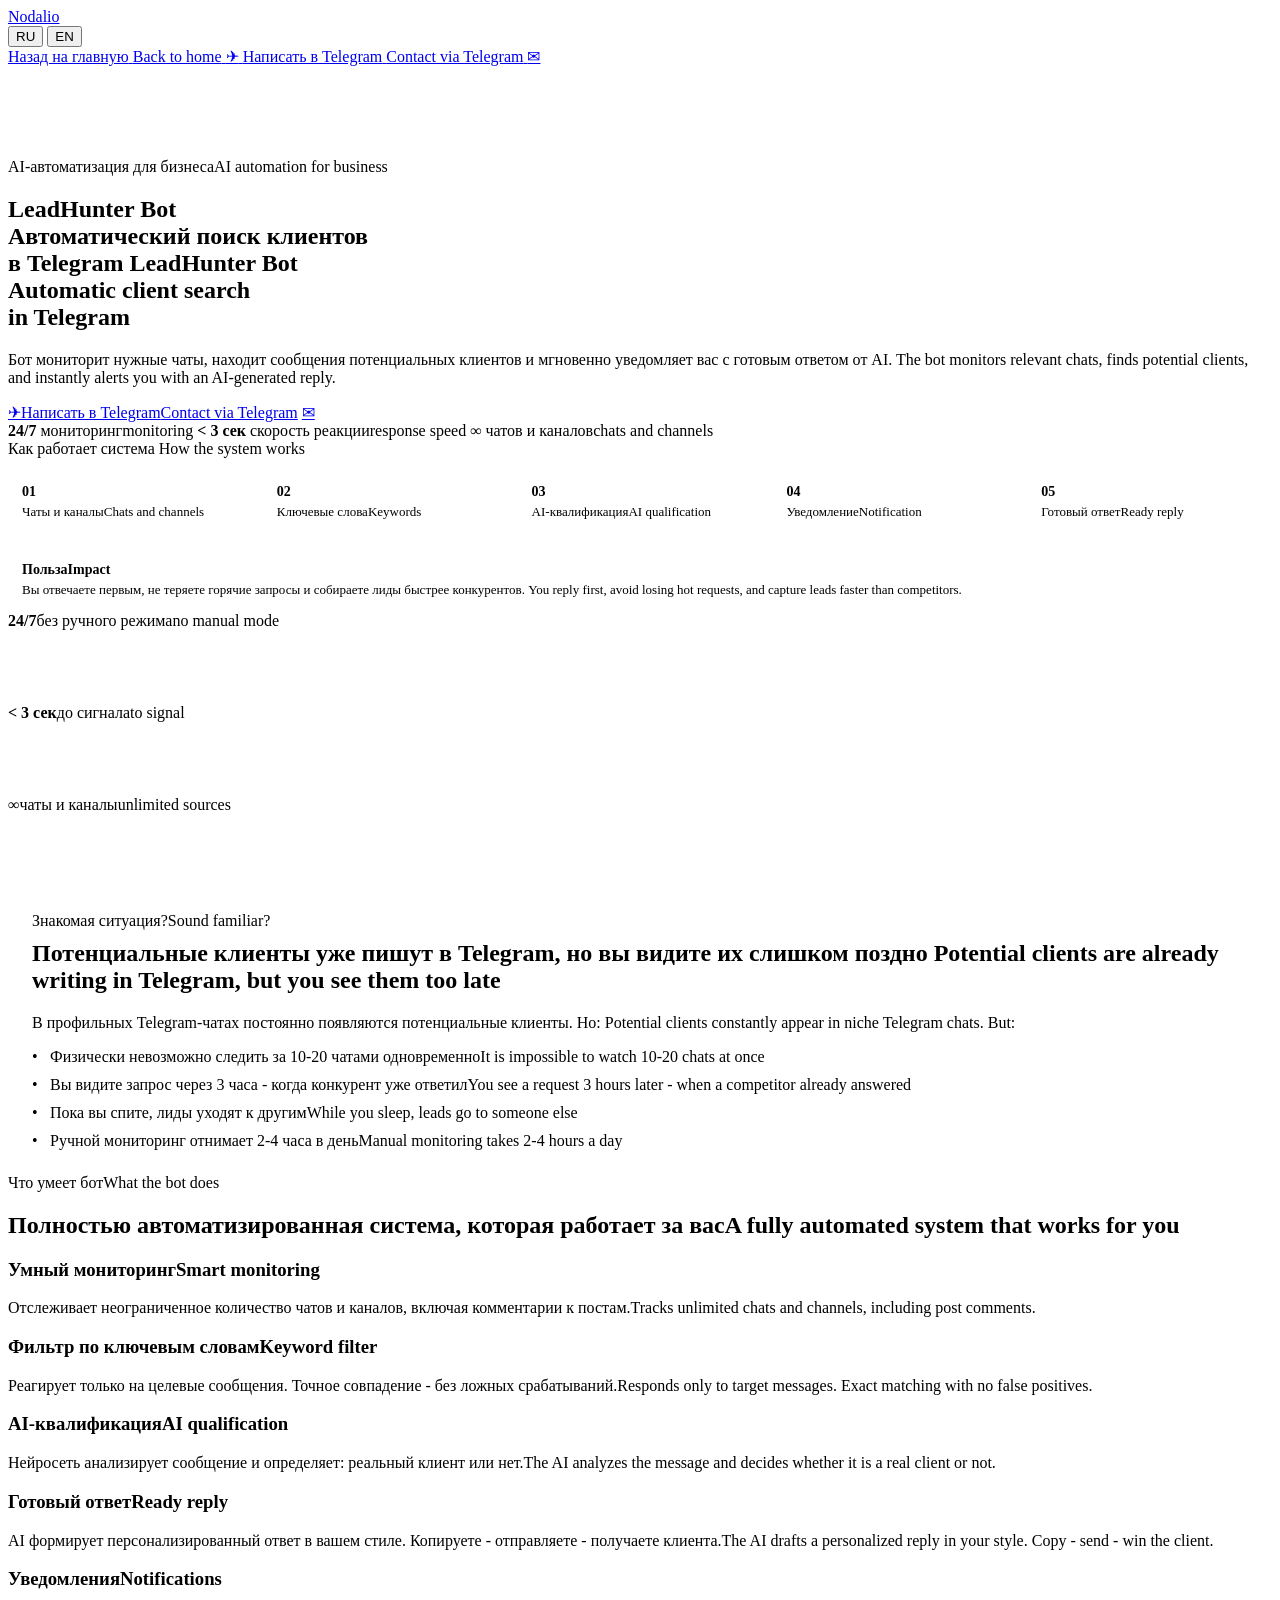
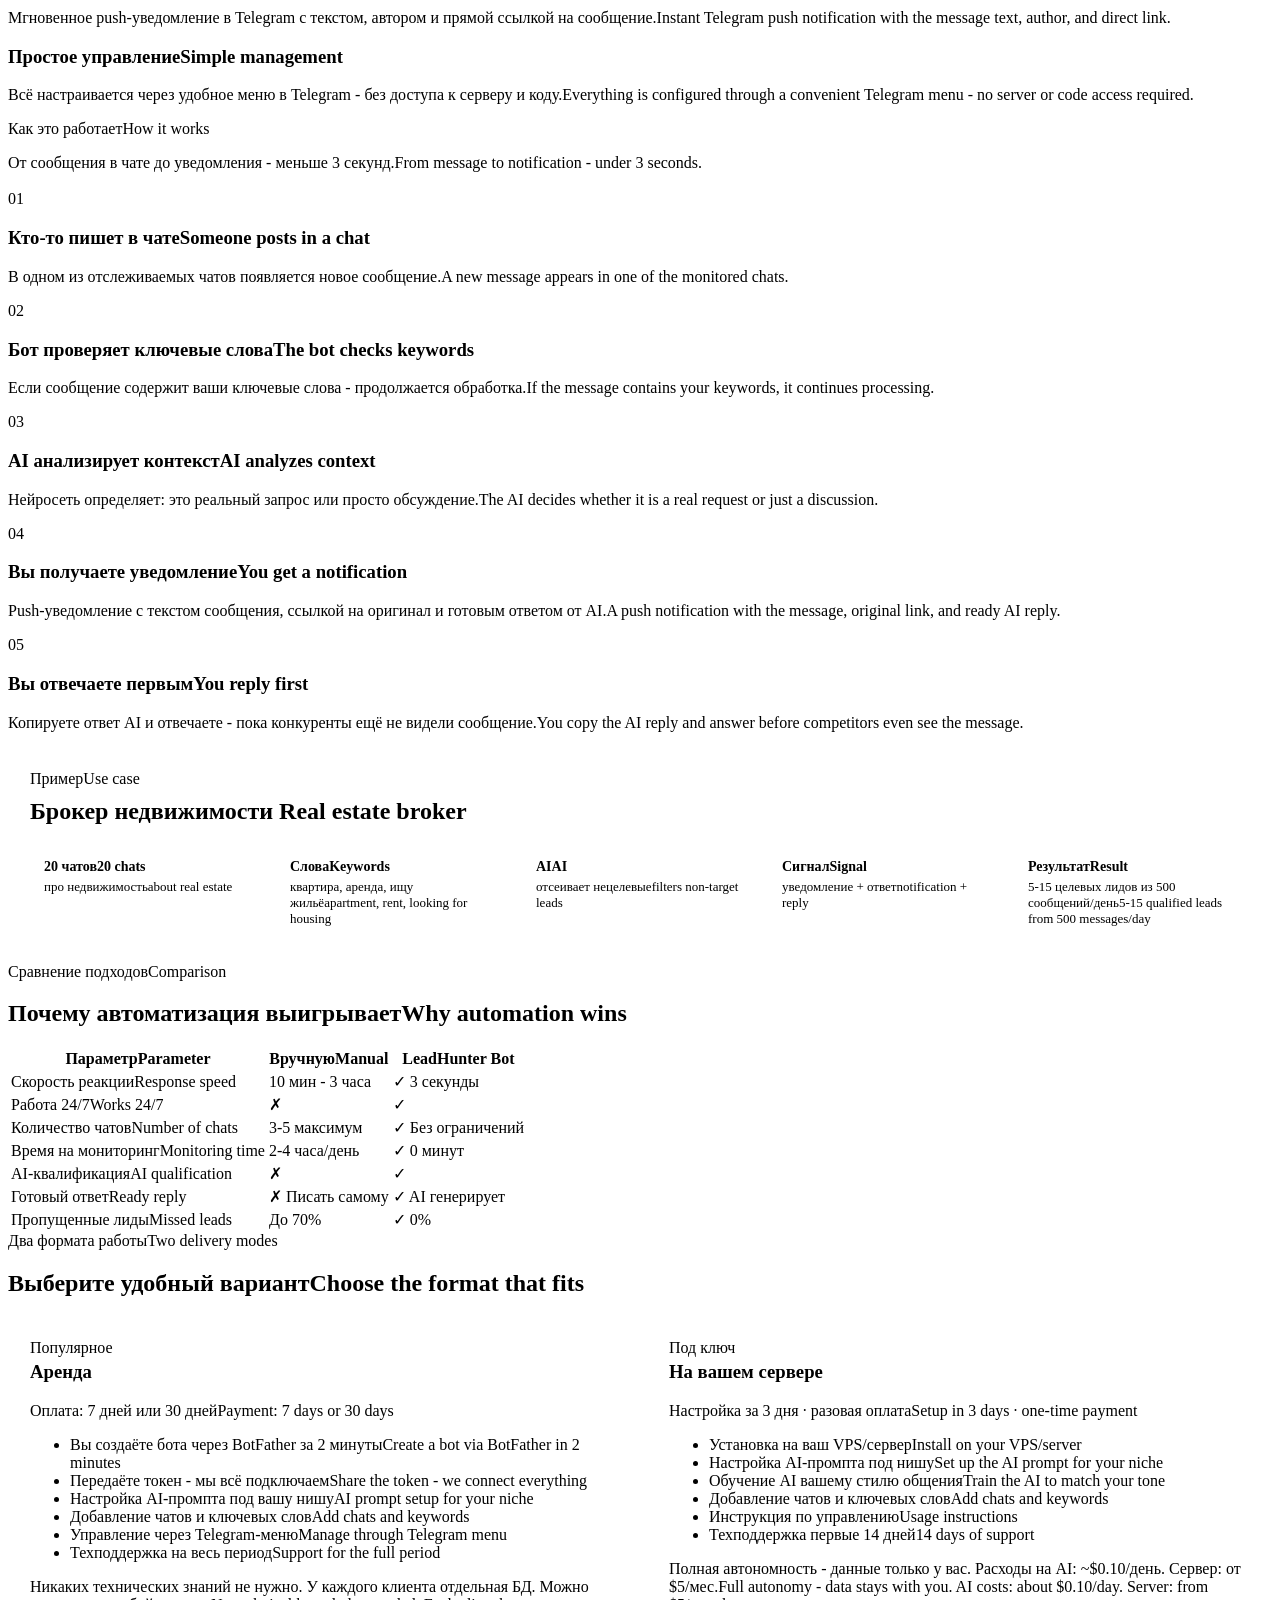
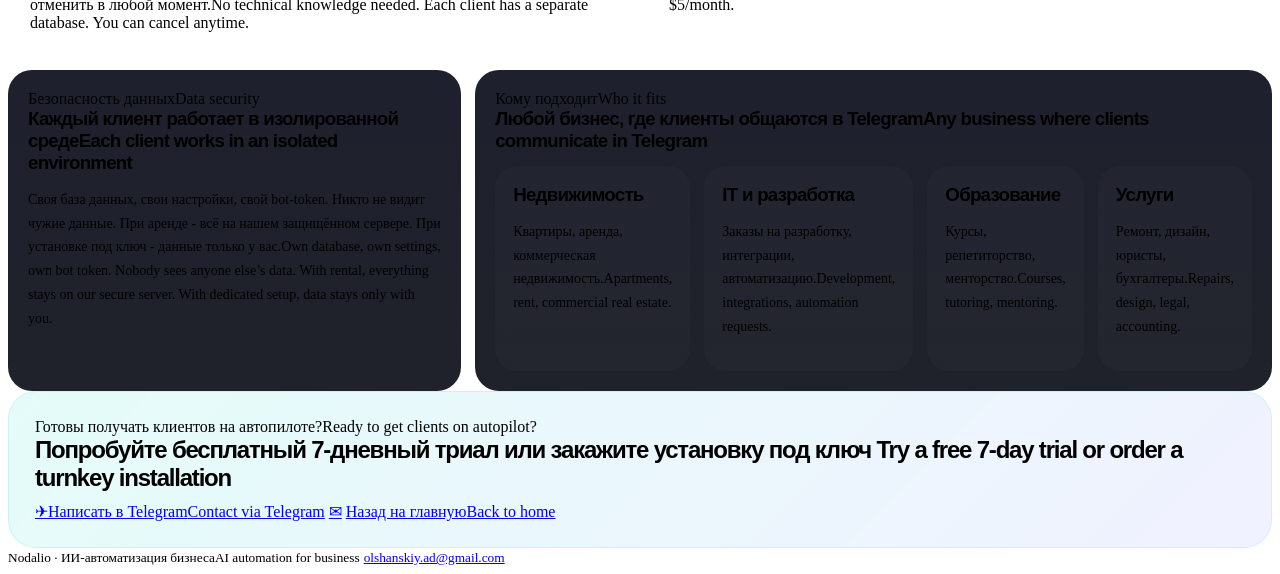
==== commit 333b43c3: "Fix LeadHunter encoding" ====
--- a/leadhunter/index.html
+++ b/leadhunter/index.html
@@ -1,11 +1,11 @@
-<!doctype html>
+﻿<!doctype html>
 <html lang="ru" data-lang="ru">
 <head>
   <meta charset="utf-8">
   <meta name="viewport" content="width=device-width, initial-scale=1">
   <meta http-equiv="Cache-Control" content="no-store, no-cache, must-revalidate">
   <meta http-equiv="Pragma" content="no-cache">
-  <title>LeadHunter Bot В· Nodalio</title>
+  <title>LeadHunter Bot · Nodalio</title>
   <meta name="description" content="LeadHunter Bot monitors Telegram chats and channels, catches hot leads, and sends a ready response in seconds.">
   <link rel="stylesheet" href="preview.css">
   <script defer src="preview.js"></script>
@@ -19,7 +19,7 @@
     .problem-panel{padding:24px}
     .problem-list{margin:14px 0 0;padding:0;list-style:none;display:grid;gap:10px}
     .problem-list li{padding-left:18px;position:relative;color:var(--text)}
-    .problem-list li::before{content:"вЂў";position:absolute;left:0;color:var(--accent)}
+    .problem-list li::before{content:"•";position:absolute;left:0;color:var(--accent)}
     .flow-wrap{display:grid;gap:14px}
     .flow-row{display:grid;grid-template-columns:repeat(5,1fr);gap:10px}
     .flow-card{padding:14px;border-radius:18px;border:1px solid var(--line);background:rgba(255,255,255,.02);font-size:13px;color:var(--muted)}
@@ -48,23 +48,23 @@
 <body>
   <header class="nav">
     <div class="container">
-      <a class="brand" href="prototype-preview.html">Noda<b>lio</b></a>
+      <a class="brand" href="prototype-preview.html">Nodalio</a>
       <div class="nav-actions">
         <div class="lang">
           <button type="button" class="active" data-lang="ru" onclick="setLang('ru')">RU</button>
           <button type="button" data-lang="en" onclick="setLang('en')">EN</button>
         </div>
         <a class="ghost" href="prototype-preview.html">
-          <span data-ru>РќР°Р·Р°Рґ РЅР° РіР»Р°РІРЅСѓСЋ</span>
+          <span data-ru>Назад на главную</span>
           <span data-en>Back to home</span>
         </a>
         <a class="cta" href="https://t.me/olshanskiy_ad" target="_blank" rel="noreferrer">
-          <span data-ru>РќР°РїРёСЃР°С‚СЊ РІ Telegram</span>
+          <span class="btn-icon" aria-hidden="true">✈</span>
+          <span data-ru>Написать в Telegram</span>
           <span data-en>Contact via Telegram</span>
         </a>
-        <a class="mail-cta" href="mailto:olshanskiy.ad@gmail.com">
-          <span data-ru>Email</span>
-          <span data-en>Email</span>
+        <a class="mail-cta icon-only" href="mailto:olshanskiy.ad@gmail.com" aria-label="olshanskiy.ad@gmail.com" title="olshanskiy.ad@gmail.com">
+          <span class="btn-icon" aria-hidden="true">✉</span>
         </a>
       </div>
     </div>
@@ -74,51 +74,51 @@
     <section class="hero product-hero">
       <div class="container hero-grid">
         <div class="hero-copy" data-aos>
-          <div class="hero-kicker"><span data-ru>AI-Р°РІС‚РѕРјР°С‚РёР·Р°С†РёСЏ РґР»СЏ Р±РёР·РЅРµСЃР°</span><span data-en>AI automation for business</span></div>
+          <div class="hero-kicker"><span data-ru>AI-автоматизация для бизнеса</span><span data-en>AI automation for business</span></div>
           <h1 class="hero-title">
-            <span data-ru>LeadHunter Bot<br><span class="accent">РђРІС‚РѕРјР°С‚РёС‡РµСЃРєРёР№ РїРѕРёСЃРє РєР»РёРµРЅС‚РѕРІ</span><br>РІ Telegram</span>
+            <span data-ru>LeadHunter Bot<br><span class="accent">Автоматический поиск клиентов</span><br>в Telegram</span>
             <span data-en>LeadHunter Bot<br><span class="accent">Automatic client search</span><br>in Telegram</span>
           </h1>
           <p class="hero-sub">
-            <span data-ru>Р‘РѕС‚ РјРѕРЅРёС‚РѕСЂРёС‚ РЅСѓР¶РЅС‹Рµ С‡Р°С‚С‹, РЅР°С…РѕРґРёС‚ СЃРѕРѕР±С‰РµРЅРёСЏ РїРѕС‚РµРЅС†РёР°Р»СЊРЅС‹С… РєР»РёРµРЅС‚РѕРІ Рё РјРіРЅРѕРІРµРЅРЅРѕ СѓРІРµРґРѕРјР»СЏРµС‚ РІР°СЃ СЃ РіРѕС‚РѕРІС‹Рј РѕС‚РІРµС‚РѕРј РѕС‚ AI.</span>
+            <span data-ru>Бот мониторит нужные чаты, находит сообщения потенциальных клиентов и мгновенно уведомляет вас с готовым ответом от AI.</span>
             <span data-en>The bot monitors relevant chats, finds potential clients, and instantly alerts you with an AI-generated reply.</span>
           </p>
           <div class="hero-actions">
-            <a class="cta" href="https://t.me/olshanskiy_ad" target="_blank" rel="noreferrer"><span data-ru>РќР°РїРёСЃР°С‚СЊ РІ Telegram</span><span data-en>Contact via Telegram</span></a>
-            <a class="mail-cta" href="mailto:olshanskiy.ad@gmail.com"><span data-ru>Email</span><span data-en>Email</span></a>
+            <a class="cta" href="https://t.me/olshanskiy_ad" target="_blank" rel="noreferrer"><span class="btn-icon" aria-hidden="true">✈</span><span data-ru>Написать в Telegram</span><span data-en>Contact via Telegram</span></a>
+            <a class="mail-cta icon-only" href="mailto:olshanskiy.ad@gmail.com" aria-label="olshanskiy.ad@gmail.com" title="olshanskiy.ad@gmail.com"><span class="btn-icon" aria-hidden="true">✉</span></a>
           </div>
           <div class="hero-meta">
-            <span class="chip"><b>24/7</b> <span data-ru>РјРѕРЅРёС‚РѕСЂРёРЅРі</span><span data-en>monitoring</span></span>
-            <span class="chip"><b>&lt; 3 СЃРµРє</b> <span data-ru>СЃРєРѕСЂРѕСЃС‚СЊ СЂРµР°РєС†РёРё</span><span data-en>response speed</span></span>
-            <span class="chip"><b>в€ћ</b> <span data-ru>С‡Р°С‚РѕРІ Рё РєР°РЅР°Р»РѕРІ</span><span data-en>chats and channels</span></span>
+            <span class="chip"><b>24/7</b> <span data-ru>мониторинг</span><span data-en>monitoring</span></span>
+            <span class="chip"><b>&lt; 3 сек</b> <span data-ru>скорость реакции</span><span data-en>response speed</span></span>
+            <span class="chip"><b>∞</b> <span data-ru>чатов и каналов</span><span data-en>chats and channels</span></span>
           </div>
         </div>
 
         <div class="hero-visual" data-aos>
           <div class="hero-visual-top panel">
             <div class="label">
-              <span data-ru>РљР°Рє СЂР°Р±РѕС‚Р°РµС‚ СЃРёСЃС‚РµРјР°</span>
+              <span data-ru>Как работает система</span>
               <span data-en>How the system works</span>
             </div>
             <div class="flow-wrap" style="margin-top:12px">
               <div class="flow-row">
-                <div class="flow-card"><strong>01</strong><span data-ru>Р§Р°С‚С‹ Рё РєР°РЅР°Р»С‹</span><span data-en>Chats and channels</span></div>
-                <div class="flow-card"><strong>02</strong><span data-ru>РљР»СЋС‡РµРІС‹Рµ СЃР»РѕРІР°</span><span data-en>Keywords</span></div>
-                <div class="flow-card"><strong>03</strong><span data-ru>AI-РєРІР°Р»РёС„РёРєР°С†РёСЏ</span><span data-en>AI qualification</span></div>
-                <div class="flow-card"><strong>04</strong><span data-ru>РЈРІРµРґРѕРјР»РµРЅРёРµ</span><span data-en>Notification</span></div>
-                <div class="flow-card"><strong>05</strong><span data-ru>Р“РѕС‚РѕРІС‹Р№ РѕС‚РІРµС‚</span><span data-en>Ready reply</span></div>
+                <div class="flow-card"><strong>01</strong><span data-ru>Чаты и каналы</span><span data-en>Chats and channels</span></div>
+                <div class="flow-card"><strong>02</strong><span data-ru>Ключевые слова</span><span data-en>Keywords</span></div>
+                <div class="flow-card"><strong>03</strong><span data-ru>AI-квалификация</span><span data-en>AI qualification</span></div>
+                <div class="flow-card"><strong>04</strong><span data-ru>Уведомление</span><span data-en>Notification</span></div>
+                <div class="flow-card"><strong>05</strong><span data-ru>Готовый ответ</span><span data-en>Ready reply</span></div>
               </div>
               <div class="flow-card">
-                <strong><span data-ru>РџРѕР»СЊР·Р°</span><span data-en>Impact</span></strong>
-                <span data-ru>Р’С‹ РѕС‚РІРµС‡Р°РµС‚Рµ РїРµСЂРІС‹Рј, РЅРµ С‚РµСЂСЏРµС‚Рµ РіРѕСЂСЏС‡РёРµ Р·Р°РїСЂРѕСЃС‹ Рё СЃРѕР±РёСЂР°РµС‚Рµ Р»РёРґС‹ Р±С‹СЃС‚СЂРµРµ РєРѕРЅРєСѓСЂРµРЅС‚РѕРІ.</span>
+                <strong><span data-ru>Польза</span><span data-en>Impact</span></strong>
+                <span data-ru>Вы отвечаете первым, не теряете горячие запросы и собираете лиды быстрее конкурентов.</span>
                 <span data-en>You reply first, avoid losing hot requests, and capture leads faster than competitors.</span>
               </div>
             </div>
           </div>
           <div class="hero-visual-stats">
-            <div class="stat"><b>24/7</b><span data-ru>Р±РµР· СЂСѓС‡РЅРѕРіРѕ СЂРµР¶РёРјР°</span><span data-en>no manual mode</span></div>
-            <div class="stat"><b>&lt; 3 СЃРµРє</b><span data-ru>РґРѕ СЃРёРіРЅР°Р»Р°</span><span data-en>to signal</span></div>
-            <div class="stat"><b>в€ћ</b><span data-ru>С‡Р°С‚С‹ Рё РєР°РЅР°Р»С‹</span><span data-en>unlimited sources</span></div>
+            <div class="stat"><b>24/7</b><span data-ru>без ручного режима</span><span data-en>no manual mode</span></div>
+            <div class="stat"><b>&lt; 3 сек</b><span data-ru>до сигнала</span><span data-en>to signal</span></div>
+            <div class="stat"><b>∞</b><span data-ru>чаты и каналы</span><span data-en>unlimited sources</span></div>
           </div>
         </div>
       </div>
@@ -127,20 +127,20 @@
     <section class="section compact product-section">
       <div class="container">
         <div class="problem-panel panel" data-aos>
-          <span class="label"><span data-ru>Р—РЅР°РєРѕРјР°СЏ СЃРёС‚СѓР°С†РёСЏ?</span><span data-en>Sound familiar?</span></span>
+          <span class="label"><span data-ru>Знакомая ситуация?</span><span data-en>Sound familiar?</span></span>
           <h2 class="offer-title" style="margin-top:10px">
-            <span data-ru>РџРѕС‚РµРЅС†РёР°Р»СЊРЅС‹Рµ РєР»РёРµРЅС‚С‹ СѓР¶Рµ РїРёС€СѓС‚ РІ Telegram, РЅРѕ РІС‹ РІРёРґРёС‚Рµ РёС… СЃР»РёС€РєРѕРј РїРѕР·РґРЅРѕ</span>
+            <span data-ru>Потенциальные клиенты уже пишут в Telegram, но вы видите их слишком поздно</span>
             <span data-en>Potential clients are already writing in Telegram, but you see them too late</span>
           </h2>
           <p class="offer-copy">
-            <span data-ru>Р’ РїСЂРѕС„РёР»СЊРЅС‹С… Telegram-С‡Р°С‚Р°С… РїРѕСЃС‚РѕСЏРЅРЅРѕ РїРѕСЏРІР»СЏСЋС‚СЃСЏ РїРѕС‚РµРЅС†РёР°Р»СЊРЅС‹Рµ РєР»РёРµРЅС‚С‹. РќРѕ:</span>
+            <span data-ru>В профильных Telegram-чатах постоянно появляются потенциальные клиенты. Но:</span>
             <span data-en>Potential clients constantly appear in niche Telegram chats. But:</span>
           </p>
           <ul class="problem-list">
-            <li><span data-ru>Р¤РёР·РёС‡РµСЃРєРё РЅРµРІРѕР·РјРѕР¶РЅРѕ СЃР»РµРґРёС‚СЊ Р·Р° 10-20 С‡Р°С‚Р°РјРё РѕРґРЅРѕРІСЂРµРјРµРЅРЅРѕ</span><span data-en>It is impossible to watch 10-20 chats at once</span></li>
-            <li><span data-ru>Р’С‹ РІРёРґРёС‚Рµ Р·Р°РїСЂРѕСЃ С‡РµСЂРµР· 3 С‡Р°СЃР° - РєРѕРіРґР° РєРѕРЅРєСѓСЂРµРЅС‚ СѓР¶Рµ РѕС‚РІРµС‚РёР»</span><span data-en>You see a request 3 hours later - when a competitor already answered</span></li>
-            <li><span data-ru>РџРѕРєР° РІС‹ СЃРїРёС‚Рµ, Р»РёРґС‹ СѓС…РѕРґСЏС‚ Рє РґСЂСѓРіРёРј</span><span data-en>While you sleep, leads go to someone else</span></li>
-            <li><span data-ru>Р СѓС‡РЅРѕР№ РјРѕРЅРёС‚РѕСЂРёРЅРі РѕС‚РЅРёРјР°РµС‚ 2-4 С‡Р°СЃР° РІ РґРµРЅСЊ</span><span data-en>Manual monitoring takes 2-4 hours a day</span></li>
+            <li><span data-ru>Физически невозможно следить за 10-20 чатами одновременно</span><span data-en>It is impossible to watch 10-20 chats at once</span></li>
+            <li><span data-ru>Вы видите запрос через 3 часа - когда конкурент уже ответил</span><span data-en>You see a request 3 hours later - when a competitor already answered</span></li>
+            <li><span data-ru>Пока вы спите, лиды уходят к другим</span><span data-en>While you sleep, leads go to someone else</span></li>
+            <li><span data-ru>Ручной мониторинг отнимает 2-4 часа в день</span><span data-en>Manual monitoring takes 2-4 hours a day</span></li>
           </ul>
         </div>
       </div>
@@ -149,16 +149,16 @@
     <section class="section compact product-section">
       <div class="container">
         <div class="section-head" data-aos>
-          <span class="label"><span data-ru>Р§С‚Рѕ СѓРјРµРµС‚ Р±РѕС‚</span><span data-en>What the bot does</span></span>
-          <h2><span data-ru>РџРѕР»РЅРѕСЃС‚СЊСЋ Р°РІС‚РѕРјР°С‚РёР·РёСЂРѕРІР°РЅРЅР°СЏ СЃРёСЃС‚РµРјР°, РєРѕС‚РѕСЂР°СЏ СЂР°Р±РѕС‚Р°РµС‚ Р·Р° РІР°СЃ</span><span data-en>A fully automated system that works for you</span></h2>
+          <span class="label"><span data-ru>Что умеет бот</span><span data-en>What the bot does</span></span>
+          <h2><span data-ru>Полностью автоматизированная система, которая работает за вас</span><span data-en>A fully automated system that works for you</span></h2>
         </div>
         <div class="impl-grid">
-          <article class="impl-card" data-aos><h3><span data-ru>РЈРјРЅС‹Р№ РјРѕРЅРёС‚РѕСЂРёРЅРі</span><span data-en>Smart monitoring</span></h3><p><span data-ru>РћС‚СЃР»РµР¶РёРІР°РµС‚ РЅРµРѕРіСЂР°РЅРёС‡РµРЅРЅРѕРµ РєРѕР»РёС‡РµСЃС‚РІРѕ С‡Р°С‚РѕРІ Рё РєР°РЅР°Р»РѕРІ, РІРєР»СЋС‡Р°СЏ РєРѕРјРјРµРЅС‚Р°СЂРёРё Рє РїРѕСЃС‚Р°Рј.</span><span data-en>Tracks unlimited chats and channels, including post comments.</span></p></article>
-          <article class="impl-card" data-aos><h3><span data-ru>Р¤РёР»СЊС‚СЂ РїРѕ РєР»СЋС‡РµРІС‹Рј СЃР»РѕРІР°Рј</span><span data-en>Keyword filter</span></h3><p><span data-ru>Р РµР°РіРёСЂСѓРµС‚ С‚РѕР»СЊРєРѕ РЅР° С†РµР»РµРІС‹Рµ СЃРѕРѕР±С‰РµРЅРёСЏ. РўРѕС‡РЅРѕРµ СЃРѕРІРїР°РґРµРЅРёРµ - Р±РµР· Р»РѕР¶РЅС‹С… СЃСЂР°Р±Р°С‚С‹РІР°РЅРёР№.</span><span data-en>Responds only to target messages. Exact matching with no false positives.</span></p></article>
-          <article class="impl-card" data-aos><h3><span data-ru>AI-РєРІР°Р»РёС„РёРєР°С†РёСЏ</span><span data-en>AI qualification</span></h3><p><span data-ru>РќРµР№СЂРѕСЃРµС‚СЊ Р°РЅР°Р»РёР·РёСЂСѓРµС‚ СЃРѕРѕР±С‰РµРЅРёРµ Рё РѕРїСЂРµРґРµР»СЏРµС‚: СЂРµР°Р»СЊРЅС‹Р№ РєР»РёРµРЅС‚ РёР»Рё РЅРµС‚.</span><span data-en>The AI analyzes the message and decides whether it is a real client or not.</span></p></article>
-          <article class="impl-card" data-aos><h3><span data-ru>Р“РѕС‚РѕРІС‹Р№ РѕС‚РІРµС‚</span><span data-en>Ready reply</span></h3><p><span data-ru>AI С„РѕСЂРјРёСЂСѓРµС‚ РїРµСЂСЃРѕРЅР°Р»РёР·РёСЂРѕРІР°РЅРЅС‹Р№ РѕС‚РІРµС‚ РІ РІР°С€РµРј СЃС‚РёР»Рµ. РљРѕРїРёСЂСѓРµС‚Рµ - РѕС‚РїСЂР°РІР»СЏРµС‚Рµ - РїРѕР»СѓС‡Р°РµС‚Рµ РєР»РёРµРЅС‚Р°.</span><span data-en>The AI drafts a personalized reply in your style. Copy - send - win the client.</span></p></article>
-          <article class="impl-card" data-aos><h3><span data-ru>РЈРІРµРґРѕРјР»РµРЅРёСЏ</span><span data-en>Notifications</span></h3><p><span data-ru>РњРіРЅРѕРІРµРЅРЅРѕРµ push-СѓРІРµРґРѕРјР»РµРЅРёРµ РІ Telegram СЃ С‚РµРєСЃС‚РѕРј, Р°РІС‚РѕСЂРѕРј Рё РїСЂСЏРјРѕР№ СЃСЃС‹Р»РєРѕР№ РЅР° СЃРѕРѕР±С‰РµРЅРёРµ.</span><span data-en>Instant Telegram push notification with the message text, author, and direct link.</span></p></article>
-          <article class="impl-card" data-aos><h3><span data-ru>РџСЂРѕСЃС‚РѕРµ СѓРїСЂР°РІР»РµРЅРёРµ</span><span data-en>Simple management</span></h3><p><span data-ru>Р’СЃС‘ РЅР°СЃС‚СЂР°РёРІР°РµС‚СЃСЏ С‡РµСЂРµР· СѓРґРѕР±РЅРѕРµ РјРµРЅСЋ РІ Telegram - Р±РµР· РґРѕСЃС‚СѓРїР° Рє СЃРµСЂРІРµСЂСѓ Рё РєРѕРґСѓ.</span><span data-en>Everything is configured through a convenient Telegram menu - no server or code access required.</span></p></article>
+          <article class="impl-card" data-aos><h3><span data-ru>Умный мониторинг</span><span data-en>Smart monitoring</span></h3><p><span data-ru>Отслеживает неограниченное количество чатов и каналов, включая комментарии к постам.</span><span data-en>Tracks unlimited chats and channels, including post comments.</span></p></article>
+          <article class="impl-card" data-aos><h3><span data-ru>Фильтр по ключевым словам</span><span data-en>Keyword filter</span></h3><p><span data-ru>Реагирует только на целевые сообщения. Точное совпадение - без ложных срабатываний.</span><span data-en>Responds only to target messages. Exact matching with no false positives.</span></p></article>
+          <article class="impl-card" data-aos><h3><span data-ru>AI-квалификация</span><span data-en>AI qualification</span></h3><p><span data-ru>Нейросеть анализирует сообщение и определяет: реальный клиент или нет.</span><span data-en>The AI analyzes the message and decides whether it is a real client or not.</span></p></article>
+          <article class="impl-card" data-aos><h3><span data-ru>Готовый ответ</span><span data-en>Ready reply</span></h3><p><span data-ru>AI формирует персонализированный ответ в вашем стиле. Копируете - отправляете - получаете клиента.</span><span data-en>The AI drafts a personalized reply in your style. Copy - send - win the client.</span></p></article>
+          <article class="impl-card" data-aos><h3><span data-ru>Уведомления</span><span data-en>Notifications</span></h3><p><span data-ru>Мгновенное push-уведомление в Telegram с текстом, автором и прямой ссылкой на сообщение.</span><span data-en>Instant Telegram push notification with the message text, author, and direct link.</span></p></article>
+          <article class="impl-card" data-aos><h3><span data-ru>Простое управление</span><span data-en>Simple management</span></h3><p><span data-ru>Всё настраивается через удобное меню в Telegram - без доступа к серверу и коду.</span><span data-en>Everything is configured through a convenient Telegram menu - no server or code access required.</span></p></article>
         </div>
       </div>
     </section>
@@ -166,15 +166,15 @@
     <section class="section compact product-section">
       <div class="container">
         <div class="section-head" data-aos>
-          <span class="label"><span data-ru>РљР°Рє СЌС‚Рѕ СЂР°Р±РѕС‚Р°РµС‚</span><span data-en>How it works</span></span>
-          <p><span data-ru>РћС‚ СЃРѕРѕР±С‰РµРЅРёСЏ РІ С‡Р°С‚Рµ РґРѕ СѓРІРµРґРѕРјР»РµРЅРёСЏ - РјРµРЅСЊС€Рµ 3 СЃРµРєСѓРЅРґ.</span><span data-en>From message to notification - under 3 seconds.</span></p>
+          <span class="label"><span data-ru>Как это работает</span><span data-en>How it works</span></span>
+          <p><span data-ru>От сообщения в чате до уведомления - меньше 3 секунд.</span><span data-en>From message to notification - under 3 seconds.</span></p>
         </div>
         <div class="steps-grid">
-          <article class="step-card" data-aos><div class="step-num">01</div><h3><span data-ru>РљС‚Рѕ-С‚Рѕ РїРёС€РµС‚ РІ С‡Р°С‚Рµ</span><span data-en>Someone posts in a chat</span></h3><p><span data-ru>Р’ РѕРґРЅРѕРј РёР· РѕС‚СЃР»РµР¶РёРІР°РµРјС‹С… С‡Р°С‚РѕРІ РїРѕСЏРІР»СЏРµС‚СЃСЏ РЅРѕРІРѕРµ СЃРѕРѕР±С‰РµРЅРёРµ.</span><span data-en>A new message appears in one of the monitored chats.</span></p></article>
-          <article class="step-card" data-aos><div class="step-num">02</div><h3><span data-ru>Р‘РѕС‚ РїСЂРѕРІРµСЂСЏРµС‚ РєР»СЋС‡РµРІС‹Рµ СЃР»РѕРІР°</span><span data-en>The bot checks keywords</span></h3><p><span data-ru>Р•СЃР»Рё СЃРѕРѕР±С‰РµРЅРёРµ СЃРѕРґРµСЂР¶РёС‚ РІР°С€Рё РєР»СЋС‡РµРІС‹Рµ СЃР»РѕРІР° - РїСЂРѕРґРѕР»Р¶Р°РµС‚СЃСЏ РѕР±СЂР°Р±РѕС‚РєР°.</span><span data-en>If the message contains your keywords, it continues processing.</span></p></article>
-          <article class="step-card" data-aos><div class="step-num">03</div><h3><span data-ru>AI Р°РЅР°Р»РёР·РёСЂСѓРµС‚ РєРѕРЅС‚РµРєСЃС‚</span><span data-en>AI analyzes context</span></h3><p><span data-ru>РќРµР№СЂРѕСЃРµС‚СЊ РѕРїСЂРµРґРµР»СЏРµС‚: СЌС‚Рѕ СЂРµР°Р»СЊРЅС‹Р№ Р·Р°РїСЂРѕСЃ РёР»Рё РїСЂРѕСЃС‚Рѕ РѕР±СЃСѓР¶РґРµРЅРёРµ.</span><span data-en>The AI decides whether it is a real request or just a discussion.</span></p></article>
-          <article class="step-card" data-aos><div class="step-num">04</div><h3><span data-ru>Р’С‹ РїРѕР»СѓС‡Р°РµС‚Рµ СѓРІРµРґРѕРјР»РµРЅРёРµ</span><span data-en>You get a notification</span></h3><p><span data-ru>Push-СѓРІРµРґРѕРјР»РµРЅРёРµ СЃ С‚РµРєСЃС‚РѕРј СЃРѕРѕР±С‰РµРЅРёСЏ, СЃСЃС‹Р»РєРѕР№ РЅР° РѕСЂРёРіРёРЅР°Р» Рё РіРѕС‚РѕРІС‹Рј РѕС‚РІРµС‚РѕРј РѕС‚ AI.</span><span data-en>A push notification with the message, original link, and ready AI reply.</span></p></article>
-          <article class="step-card" data-aos><div class="step-num">05</div><h3><span data-ru>Р’С‹ РѕС‚РІРµС‡Р°РµС‚Рµ РїРµСЂРІС‹Рј</span><span data-en>You reply first</span></h3><p><span data-ru>РљРѕРїРёСЂСѓРµС‚Рµ РѕС‚РІРµС‚ AI Рё РѕС‚РІРµС‡Р°РµС‚Рµ - РїРѕРєР° РєРѕРЅРєСѓСЂРµРЅС‚С‹ РµС‰С‘ РЅРµ РІРёРґРµР»Рё СЃРѕРѕР±С‰РµРЅРёРµ.</span><span data-en>You copy the AI reply and answer before competitors even see the message.</span></p></article>
+          <article class="step-card" data-aos><div class="step-num">01</div><h3><span data-ru>Кто-то пишет в чате</span><span data-en>Someone posts in a chat</span></h3><p><span data-ru>В одном из отслеживаемых чатов появляется новое сообщение.</span><span data-en>A new message appears in one of the monitored chats.</span></p></article>
+          <article class="step-card" data-aos><div class="step-num">02</div><h3><span data-ru>Бот проверяет ключевые слова</span><span data-en>The bot checks keywords</span></h3><p><span data-ru>Если сообщение содержит ваши ключевые слова - продолжается обработка.</span><span data-en>If the message contains your keywords, it continues processing.</span></p></article>
+          <article class="step-card" data-aos><div class="step-num">03</div><h3><span data-ru>AI анализирует контекст</span><span data-en>AI analyzes context</span></h3><p><span data-ru>Нейросеть определяет: это реальный запрос или просто обсуждение.</span><span data-en>The AI decides whether it is a real request or just a discussion.</span></p></article>
+          <article class="step-card" data-aos><div class="step-num">04</div><h3><span data-ru>Вы получаете уведомление</span><span data-en>You get a notification</span></h3><p><span data-ru>Push-уведомление с текстом сообщения, ссылкой на оригинал и готовым ответом от AI.</span><span data-en>A push notification with the message, original link, and ready AI reply.</span></p></article>
+          <article class="step-card" data-aos><div class="step-num">05</div><h3><span data-ru>Вы отвечаете первым</span><span data-en>You reply first</span></h3><p><span data-ru>Копируете ответ AI и отвечаете - пока конкуренты ещё не видели сообщение.</span><span data-en>You copy the AI reply and answer before competitors even see the message.</span></p></article>
         </div>
       </div>
     </section>
@@ -182,18 +182,18 @@
     <section class="section compact product-section">
       <div class="container">
         <div class="panel product-panel" data-aos>
-          <span class="label"><span data-ru>РџСЂРёРјРµСЂ</span><span data-en>Use case</span></span>
+          <span class="label"><span data-ru>Пример</span><span data-en>Use case</span></span>
           <h2 class="offer-title" style="margin-top:10px">
-            <span data-ru>Р‘СЂРѕРєРµСЂ РЅРµРґРІРёР¶РёРјРѕСЃС‚Рё</span>
+            <span data-ru>Брокер недвижимости</span>
             <span data-en>Real estate broker</span>
           </h2>
           <div class="flow-wrap">
             <div class="flow-row">
-              <div class="flow-card"><strong><span data-ru>20 С‡Р°С‚РѕРІ</span><span data-en>20 chats</span></strong><span data-ru>РїСЂРѕ РЅРµРґРІРёР¶РёРјРѕСЃС‚СЊ</span><span data-en>about real estate</span></div>
-              <div class="flow-card"><strong><span data-ru>РЎР»РѕРІР°</span><span data-en>Keywords</span></strong><span data-ru>РєРІР°СЂС‚РёСЂР°, Р°СЂРµРЅРґР°, РёС‰Сѓ Р¶РёР»СЊС‘</span><span data-en>apartment, rent, looking for housing</span></div>
-              <div class="flow-card"><strong><span data-ru>AI</span><span data-en>AI</span></strong><span data-ru>РѕС‚СЃРµРёРІР°РµС‚ РЅРµС†РµР»РµРІС‹Рµ</span><span data-en>filters non-target leads</span></div>
-              <div class="flow-card"><strong><span data-ru>РЎРёРіРЅР°Р»</span><span data-en>Signal</span></strong><span data-ru>СѓРІРµРґРѕРјР»РµРЅРёРµ + РѕС‚РІРµС‚</span><span data-en>notification + reply</span></div>
-              <div class="flow-card"><strong><span data-ru>Р РµР·СѓР»СЊС‚Р°С‚</span><span data-en>Result</span></strong><span data-ru>5-15 С†РµР»РµРІС‹С… Р»РёРґРѕРІ РёР· 500 СЃРѕРѕР±С‰РµРЅРёР№/РґРµРЅСЊ</span><span data-en>5-15 qualified leads from 500 messages/day</span></div>
+              <div class="flow-card"><strong><span data-ru>20 чатов</span><span data-en>20 chats</span></strong><span data-ru>про недвижимость</span><span data-en>about real estate</span></div>
+              <div class="flow-card"><strong><span data-ru>Слова</span><span data-en>Keywords</span></strong><span data-ru>квартира, аренда, ищу жильё</span><span data-en>apartment, rent, looking for housing</span></div>
+              <div class="flow-card"><strong><span data-ru>AI</span><span data-en>AI</span></strong><span data-ru>отсеивает нецелевые</span><span data-en>filters non-target leads</span></div>
+              <div class="flow-card"><strong><span data-ru>Сигнал</span><span data-en>Signal</span></strong><span data-ru>уведомление + ответ</span><span data-en>notification + reply</span></div>
+              <div class="flow-card"><strong><span data-ru>Результат</span><span data-en>Result</span></strong><span data-ru>5-15 целевых лидов из 500 сообщений/день</span><span data-en>5-15 qualified leads from 500 messages/day</span></div>
             </div>
           </div>
         </div>
@@ -203,25 +203,25 @@
     <section class="section compact product-section">
       <div class="container">
         <div class="section-head" data-aos>
-          <span class="label"><span data-ru>РЎСЂР°РІРЅРµРЅРёРµ РїРѕРґС…РѕРґРѕРІ</span><span data-en>Comparison</span></span>
-          <h2><span data-ru>РџРѕС‡РµРјСѓ Р°РІС‚РѕРјР°С‚РёР·Р°С†РёСЏ РІС‹РёРіСЂС‹РІР°РµС‚</span><span data-en>Why automation wins</span></h2>
+          <span class="label"><span data-ru>Сравнение подходов</span><span data-en>Comparison</span></span>
+          <h2><span data-ru>Почему автоматизация выигрывает</span><span data-en>Why automation wins</span></h2>
         </div>
         <table class="comparison-table">
           <thead>
             <tr>
-              <th><span data-ru>РџР°СЂР°РјРµС‚СЂ</span><span data-en>Parameter</span></th>
-              <th><span data-ru>Р’СЂСѓС‡РЅСѓСЋ</span><span data-en>Manual</span></th>
+              <th><span data-ru>Параметр</span><span data-en>Parameter</span></th>
+              <th><span data-ru>Вручную</span><span data-en>Manual</span></th>
               <th>LeadHunter Bot</th>
             </tr>
           </thead>
           <tbody>
-            <tr><td><span data-ru>РЎРєРѕСЂРѕСЃС‚СЊ СЂРµР°РєС†РёРё</span><span data-en>Response speed</span></td><td>10 РјРёРЅ - 3 С‡Р°СЃР°</td><td><span class="check">вњ“</span> 3 СЃРµРєСѓРЅРґС‹</td></tr>
-            <tr><td><span data-ru>Р Р°Р±РѕС‚Р° 24/7</span><span data-en>Works 24/7</span></td><td><span class="cross">вњ—</span></td><td><span class="check">вњ“</span></td></tr>
-            <tr><td><span data-ru>РљРѕР»РёС‡РµСЃС‚РІРѕ С‡Р°С‚РѕРІ</span><span data-en>Number of chats</span></td><td>3-5 РјР°РєСЃРёРјСѓРј</td><td><span class="check">вњ“</span> Р‘РµР· РѕРіСЂР°РЅРёС‡РµРЅРёР№</td></tr>
-            <tr><td><span data-ru>Р’СЂРµРјСЏ РЅР° РјРѕРЅРёС‚РѕСЂРёРЅРі</span><span data-en>Monitoring time</span></td><td>2-4 С‡Р°СЃР°/РґРµРЅСЊ</td><td><span class="check">вњ“</span> 0 РјРёРЅСѓС‚</td></tr>
-            <tr><td><span data-ru>AI-РєРІР°Р»РёС„РёРєР°С†РёСЏ</span><span data-en>AI qualification</span></td><td><span class="cross">вњ—</span></td><td><span class="check">вњ“</span></td></tr>
-            <tr><td><span data-ru>Р“РѕС‚РѕРІС‹Р№ РѕС‚РІРµС‚</span><span data-en>Ready reply</span></td><td><span class="cross">вњ—</span> РџРёСЃР°С‚СЊ СЃР°РјРѕРјСѓ</td><td><span class="check">вњ“</span> AI РіРµРЅРµСЂРёСЂСѓРµС‚</td></tr>
-            <tr><td><span data-ru>РџСЂРѕРїСѓС‰РµРЅРЅС‹Рµ Р»РёРґС‹</span><span data-en>Missed leads</span></td><td>Р”Рѕ 70%</td><td><span class="check">вњ“</span> 0%</td></tr>
+            <tr><td><span data-ru>Скорость реакции</span><span data-en>Response speed</span></td><td>10 мин - 3 часа</td><td><span class="check">✓</span> 3 секунды</td></tr>
+            <tr><td><span data-ru>Работа 24/7</span><span data-en>Works 24/7</span></td><td><span class="cross">✗</span></td><td><span class="check">✓</span></td></tr>
+            <tr><td><span data-ru>Количество чатов</span><span data-en>Number of chats</span></td><td>3-5 максимум</td><td><span class="check">✓</span> Без ограничений</td></tr>
+            <tr><td><span data-ru>Время на мониторинг</span><span data-en>Monitoring time</span></td><td>2-4 часа/день</td><td><span class="check">✓</span> 0 минут</td></tr>
+            <tr><td><span data-ru>AI-квалификация</span><span data-en>AI qualification</span></td><td><span class="cross">✗</span></td><td><span class="check">✓</span></td></tr>
+            <tr><td><span data-ru>Готовый ответ</span><span data-en>Ready reply</span></td><td><span class="cross">✗</span> Писать самому</td><td><span class="check">✓</span> AI генерирует</td></tr>
+            <tr><td><span data-ru>Пропущенные лиды</span><span data-en>Missed leads</span></td><td>До 70%</td><td><span class="check">✓</span> 0%</td></tr>
           </tbody>
         </table>
       </div>
@@ -230,37 +230,37 @@
     <section class="section compact product-section">
       <div class="container">
         <div class="section-head" data-aos>
-          <span class="label"><span data-ru>Р”РІР° С„РѕСЂРјР°С‚Р° СЂР°Р±РѕС‚С‹</span><span data-en>Two delivery modes</span></span>
-          <h2><span data-ru>Р’С‹Р±РµСЂРёС‚Рµ СѓРґРѕР±РЅС‹Р№ РІР°СЂРёР°РЅС‚</span><span data-en>Choose the format that fits</span></h2>
+          <span class="label"><span data-ru>Два формата работы</span><span data-en>Two delivery modes</span></span>
+          <h2><span data-ru>Выберите удобный вариант</span><span data-en>Choose the format that fits</span></h2>
         </div>
         <div class="pricing-grid">
           <article class="pricing-card popular" data-aos>
-            <div class="pricing-label">РџРѕРїСѓР»СЏСЂРЅРѕРµ</div>
-            <h3>РђСЂРµРЅРґР°</h3>
-            <p class="pricing-period"><span data-ru>РћРїР»Р°С‚Р°: 7 РґРЅРµР№ РёР»Рё 30 РґРЅРµР№</span><span data-en>Payment: 7 days or 30 days</span></p>
+            <div class="pricing-label">Популярное</div>
+            <h3>Аренда</h3>
+            <p class="pricing-period"><span data-ru>Оплата: 7 дней или 30 дней</span><span data-en>Payment: 7 days or 30 days</span></p>
             <ul class="pricing-includes">
-              <li><span data-ru>Р’С‹ СЃРѕР·РґР°С‘С‚Рµ Р±РѕС‚Р° С‡РµСЂРµР· BotFather Р·Р° 2 РјРёРЅСѓС‚С‹</span><span data-en>Create a bot via BotFather in 2 minutes</span></li>
-              <li><span data-ru>РџРµСЂРµРґР°С‘С‚Рµ С‚РѕРєРµРЅ - РјС‹ РІСЃС‘ РїРѕРґРєР»СЋС‡Р°РµРј</span><span data-en>Share the token - we connect everything</span></li>
-              <li><span data-ru>РќР°СЃС‚СЂРѕР№РєР° AI-РїСЂРѕРјРїС‚Р° РїРѕРґ РІР°С€Сѓ РЅРёС€Сѓ</span><span data-en>AI prompt setup for your niche</span></li>
-              <li><span data-ru>Р”РѕР±Р°РІР»РµРЅРёРµ С‡Р°С‚РѕРІ Рё РєР»СЋС‡РµРІС‹С… СЃР»РѕРІ</span><span data-en>Add chats and keywords</span></li>
-              <li><span data-ru>РЈРїСЂР°РІР»РµРЅРёРµ С‡РµСЂРµР· Telegram-РјРµРЅСЋ</span><span data-en>Manage through Telegram menu</span></li>
-              <li><span data-ru>РўРµС…РїРѕРґРґРµСЂР¶РєР° РЅР° РІРµСЃСЊ РїРµСЂРёРѕРґ</span><span data-en>Support for the full period</span></li>
+              <li><span data-ru>Вы создаёте бота через BotFather за 2 минуты</span><span data-en>Create a bot via BotFather in 2 minutes</span></li>
+              <li><span data-ru>Передаёте токен - мы всё подключаем</span><span data-en>Share the token - we connect everything</span></li>
+              <li><span data-ru>Настройка AI-промпта под вашу нишу</span><span data-en>AI prompt setup for your niche</span></li>
+              <li><span data-ru>Добавление чатов и ключевых слов</span><span data-en>Add chats and keywords</span></li>
+              <li><span data-ru>Управление через Telegram-меню</span><span data-en>Manage through Telegram menu</span></li>
+              <li><span data-ru>Техподдержка на весь период</span><span data-en>Support for the full period</span></li>
             </ul>
-            <p class="pricing-note"><span data-ru>РќРёРєР°РєРёС… С‚РµС…РЅРёС‡РµСЃРєРёС… Р·РЅР°РЅРёР№ РЅРµ РЅСѓР¶РЅРѕ. РЈ РєР°Р¶РґРѕРіРѕ РєР»РёРµРЅС‚Р° РѕС‚РґРµР»СЊРЅР°СЏ Р‘Р”. РњРѕР¶РЅРѕ РѕС‚РјРµРЅРёС‚СЊ РІ Р»СЋР±РѕР№ РјРѕРјРµРЅС‚.</span><span data-en>No technical knowledge needed. Each client has a separate database. You can cancel anytime.</span></p>
+            <p class="pricing-note"><span data-ru>Никаких технических знаний не нужно. У каждого клиента отдельная БД. Можно отменить в любой момент.</span><span data-en>No technical knowledge needed. Each client has a separate database. You can cancel anytime.</span></p>
           </article>
           <article class="pricing-card" data-aos>
-            <div class="pricing-label">РџРѕРґ РєР»СЋС‡</div>
-            <h3>РќР° РІР°С€РµРј СЃРµСЂРІРµСЂРµ</h3>
-            <p class="pricing-period"><span data-ru>РќР°СЃС‚СЂРѕР№РєР° Р·Р° 3 РґРЅСЏ В· СЂР°Р·РѕРІР°СЏ РѕРїР»Р°С‚Р°</span><span data-en>Setup in 3 days В· one-time payment</span></p>
+            <div class="pricing-label">Под ключ</div>
+            <h3>На вашем сервере</h3>
+            <p class="pricing-period"><span data-ru>Настройка за 3 дня · разовая оплата</span><span data-en>Setup in 3 days · one-time payment</span></p>
             <ul class="pricing-includes">
-              <li><span data-ru>РЈСЃС‚Р°РЅРѕРІРєР° РЅР° РІР°С€ VPS/СЃРµСЂРІРµСЂ</span><span data-en>Install on your VPS/server</span></li>
-              <li><span data-ru>РќР°СЃС‚СЂРѕР№РєР° AI-РїСЂРѕРјРїС‚Р° РїРѕРґ РЅРёС€Сѓ</span><span data-en>Set up the AI prompt for your niche</span></li>
-              <li><span data-ru>РћР±СѓС‡РµРЅРёРµ AI РІР°С€РµРјСѓ СЃС‚РёР»СЋ РѕР±С‰РµРЅРёСЏ</span><span data-en>Train the AI to match your tone</span></li>
-              <li><span data-ru>Р”РѕР±Р°РІР»РµРЅРёРµ С‡Р°С‚РѕРІ Рё РєР»СЋС‡РµРІС‹С… СЃР»РѕРІ</span><span data-en>Add chats and keywords</span></li>
-              <li><span data-ru>РРЅСЃС‚СЂСѓРєС†РёСЏ РїРѕ СѓРїСЂР°РІР»РµРЅРёСЋ</span><span data-en>Usage instructions</span></li>
-              <li><span data-ru>РўРµС…РїРѕРґРґРµСЂР¶РєР° РїРµСЂРІС‹Рµ 14 РґРЅРµР№</span><span data-en>14 days of support</span></li>
+              <li><span data-ru>Установка на ваш VPS/сервер</span><span data-en>Install on your VPS/server</span></li>
+              <li><span data-ru>Настройка AI-промпта под нишу</span><span data-en>Set up the AI prompt for your niche</span></li>
+              <li><span data-ru>Обучение AI вашему стилю общения</span><span data-en>Train the AI to match your tone</span></li>
+              <li><span data-ru>Добавление чатов и ключевых слов</span><span data-en>Add chats and keywords</span></li>
+              <li><span data-ru>Инструкция по управлению</span><span data-en>Usage instructions</span></li>
+              <li><span data-ru>Техподдержка первые 14 дней</span><span data-en>14 days of support</span></li>
             </ul>
-            <p class="pricing-note"><span data-ru>РџРѕР»РЅР°СЏ Р°РІС‚РѕРЅРѕРјРЅРѕСЃС‚СЊ - РґР°РЅРЅС‹Рµ С‚РѕР»СЊРєРѕ Сѓ РІР°СЃ. Р Р°СЃС…РѕРґС‹ РЅР° AI: ~$0.10/РґРµРЅСЊ. РЎРµСЂРІРµСЂ: РѕС‚ $5/РјРµСЃ.</span><span data-en>Full autonomy - data stays with you. AI costs: about $0.10/day. Server: from $5/month.</span></p>
+            <p class="pricing-note"><span data-ru>Полная автономность - данные только у вас. Расходы на AI: ~$0.10/день. Сервер: от $5/мес.</span><span data-en>Full autonomy - data stays with you. AI costs: about $0.10/day. Server: from $5/month.</span></p>
           </article>
         </div>
       </div>
@@ -270,18 +270,18 @@
       <div class="container">
         <div class="trust-strip" data-aos>
           <div class="trust-box">
-            <span class="label"><span data-ru>Р‘РµР·РѕРїР°СЃРЅРѕСЃС‚СЊ РґР°РЅРЅС‹С…</span><span data-en>Data security</span></span>
-            <h3><span data-ru>РљР°Р¶РґС‹Р№ РєР»РёРµРЅС‚ СЂР°Р±РѕС‚Р°РµС‚ РІ РёР·РѕР»РёСЂРѕРІР°РЅРЅРѕР№ СЃСЂРµРґРµ</span><span data-en>Each client works in an isolated environment</span></h3>
-            <p class="product-note"><span data-ru>РЎРІРѕСЏ Р±Р°Р·Р° РґР°РЅРЅС‹С…, СЃРІРѕРё РЅР°СЃС‚СЂРѕР№РєРё, СЃРІРѕР№ bot-token. РќРёРєС‚Рѕ РЅРµ РІРёРґРёС‚ С‡СѓР¶РёРµ РґР°РЅРЅС‹Рµ. РџСЂРё Р°СЂРµРЅРґРµ - РІСЃС‘ РЅР° РЅР°С€РµРј Р·Р°С‰РёС‰С‘РЅРЅРѕРј СЃРµСЂРІРµСЂРµ. РџСЂРё СѓСЃС‚Р°РЅРѕРІРєРµ РїРѕРґ РєР»СЋС‡ - РґР°РЅРЅС‹Рµ С‚РѕР»СЊРєРѕ Сѓ РІР°СЃ.</span><span data-en>Own database, own settings, own bot token. Nobody sees anyone elseвЂ™s data. With rental, everything stays on our secure server. With dedicated setup, data stays only with you.</span></p>
+            <span class="label"><span data-ru>Безопасность данных</span><span data-en>Data security</span></span>
+            <h3><span data-ru>Каждый клиент работает в изолированной среде</span><span data-en>Each client works in an isolated environment</span></h3>
+            <p class="product-note"><span data-ru>Своя база данных, свои настройки, свой bot-token. Никто не видит чужие данные. При аренде - всё на нашем защищённом сервере. При установке под ключ - данные только у вас.</span><span data-en>Own database, own settings, own bot token. Nobody sees anyone else’s data. With rental, everything stays on our secure server. With dedicated setup, data stays only with you.</span></p>
           </div>
           <div class="trust-box">
-            <span class="label"><span data-ru>РљРѕРјСѓ РїРѕРґС…РѕРґРёС‚</span><span data-en>Who it fits</span></span>
-            <h3><span data-ru>Р›СЋР±РѕР№ Р±РёР·РЅРµСЃ, РіРґРµ РєР»РёРµРЅС‚С‹ РѕР±С‰Р°СЋС‚СЃСЏ РІ Telegram</span><span data-en>Any business where clients communicate in Telegram</span></h3>
+            <span class="label"><span data-ru>Кому подходит</span><span data-en>Who it fits</span></span>
+            <h3><span data-ru>Любой бизнес, где клиенты общаются в Telegram</span><span data-en>Any business where clients communicate in Telegram</span></h3>
             <div class="niche-grid" style="margin-top:14px">
-              <div class="niche-card"><h3>РќРµРґРІРёР¶РёРјРѕСЃС‚СЊ</h3><p class="product-note"><span data-ru>РљРІР°СЂС‚РёСЂС‹, Р°СЂРµРЅРґР°, РєРѕРјРјРµСЂС‡РµСЃРєР°СЏ РЅРµРґРІРёР¶РёРјРѕСЃС‚СЊ.</span><span data-en>Apartments, rent, commercial real estate.</span></p></div>
-              <div class="niche-card"><h3>IT Рё СЂР°Р·СЂР°Р±РѕС‚РєР°</h3><p class="product-note"><span data-ru>Р—Р°РєР°Р·С‹ РЅР° СЂР°Р·СЂР°Р±РѕС‚РєСѓ, РёРЅС‚РµРіСЂР°С†РёРё, Р°РІС‚РѕРјР°С‚РёР·Р°С†РёСЋ.</span><span data-en>Development, integrations, automation requests.</span></p></div>
-              <div class="niche-card"><h3>РћР±СЂР°Р·РѕРІР°РЅРёРµ</h3><p class="product-note"><span data-ru>РљСѓСЂСЃС‹, СЂРµРїРµС‚РёС‚РѕСЂСЃС‚РІРѕ, РјРµРЅС‚РѕСЂСЃС‚РІРѕ.</span><span data-en>Courses, tutoring, mentoring.</span></p></div>
-              <div class="niche-card"><h3>РЈСЃР»СѓРіРё</h3><p class="product-note"><span data-ru>Р РµРјРѕРЅС‚, РґРёР·Р°Р№РЅ, СЋСЂРёСЃС‚С‹, Р±СѓС…РіР°Р»С‚РµСЂС‹.</span><span data-en>Repairs, design, legal, accounting.</span></p></div>
+              <div class="niche-card"><h3>Недвижимость</h3><p class="product-note"><span data-ru>Квартиры, аренда, коммерческая недвижимость.</span><span data-en>Apartments, rent, commercial real estate.</span></p></div>
+              <div class="niche-card"><h3>IT и разработка</h3><p class="product-note"><span data-ru>Заказы на разработку, интеграции, автоматизацию.</span><span data-en>Development, integrations, automation requests.</span></p></div>
+              <div class="niche-card"><h3>Образование</h3><p class="product-note"><span data-ru>Курсы, репетиторство, менторство.</span><span data-en>Courses, tutoring, mentoring.</span></p></div>
+              <div class="niche-card"><h3>Услуги</h3><p class="product-note"><span data-ru>Ремонт, дизайн, юристы, бухгалтеры.</span><span data-en>Repairs, design, legal, accounting.</span></p></div>
             </div>
           </div>
         </div>
@@ -291,15 +291,15 @@
     <section class="section compact product-section">
       <div class="container">
         <div class="final-cta panel" data-aos>
-          <span class="label"><span data-ru>Р“РѕС‚РѕРІС‹ РїРѕР»СѓС‡Р°С‚СЊ РєР»РёРµРЅС‚РѕРІ РЅР° Р°РІС‚РѕРїРёР»РѕС‚Рµ?</span><span data-en>Ready to get clients on autopilot?</span></span>
+          <span class="label"><span data-ru>Готовы получать клиентов на автопилоте?</span><span data-en>Ready to get clients on autopilot?</span></span>
           <h2>
-            <span data-ru>РџРѕРїСЂРѕР±СѓР№С‚Рµ Р±РµСЃРїР»Р°С‚РЅС‹Р№ 7-РґРЅРµРІРЅС‹Р№ С‚СЂРёР°Р» РёР»Рё Р·Р°РєР°Р¶РёС‚Рµ СѓСЃС‚Р°РЅРѕРІРєСѓ РїРѕРґ РєР»СЋС‡</span>
+            <span data-ru>Попробуйте бесплатный 7-дневный триал или закажите установку под ключ</span>
             <span data-en>Try a free 7-day trial or order a turnkey installation</span>
           </h2>
           <div class="hero-actions">
-            <a class="cta" href="https://t.me/olshanskiy_ad" target="_blank" rel="noreferrer"><span data-ru>РќР°РїРёСЃР°С‚СЊ РІ Telegram</span><span data-en>Contact via Telegram</span></a>
-            <a class="mail-cta" href="mailto:olshanskiy.ad@gmail.com"><span data-ru>Email</span><span data-en>Email</span></a>
-            <a class="ghost" href="prototype-preview.html"><span data-ru>РќР°Р·Р°Рґ РЅР° РіР»Р°РІРЅСѓСЋ</span><span data-en>Back to home</span></a>
+            <a class="cta" href="https://t.me/olshanskiy_ad" target="_blank" rel="noreferrer"><span class="btn-icon" aria-hidden="true">✈</span><span data-ru>Написать в Telegram</span><span data-en>Contact via Telegram</span></a>
+            <a class="mail-cta icon-only" href="mailto:olshanskiy.ad@gmail.com" aria-label="olshanskiy.ad@gmail.com" title="olshanskiy.ad@gmail.com"><span class="btn-icon" aria-hidden="true">✉</span></a>
+            <a class="ghost" href="prototype-preview.html"><span data-ru>Назад на главную</span><span data-en>Back to home</span></a>
           </div>
         </div>
       </div>
@@ -308,7 +308,7 @@
 
   <footer class="footer">
     <div class="container footer-inner">
-      <small>Nodalio В· <span data-ru>РР-Р°РІС‚РѕРјР°С‚РёР·Р°С†РёСЏ Р±РёР·РЅРµСЃР°</span><span data-en>AI automation for business</span></small>
+      <small>Nodalio · <span data-ru>ИИ-автоматизация бизнеса</span><span data-en>AI automation for business</span></small>
       <small><a href="mailto:olshanskiy.ad@gmail.com">olshanskiy.ad@gmail.com</a></small>
     </div>
   </footer>
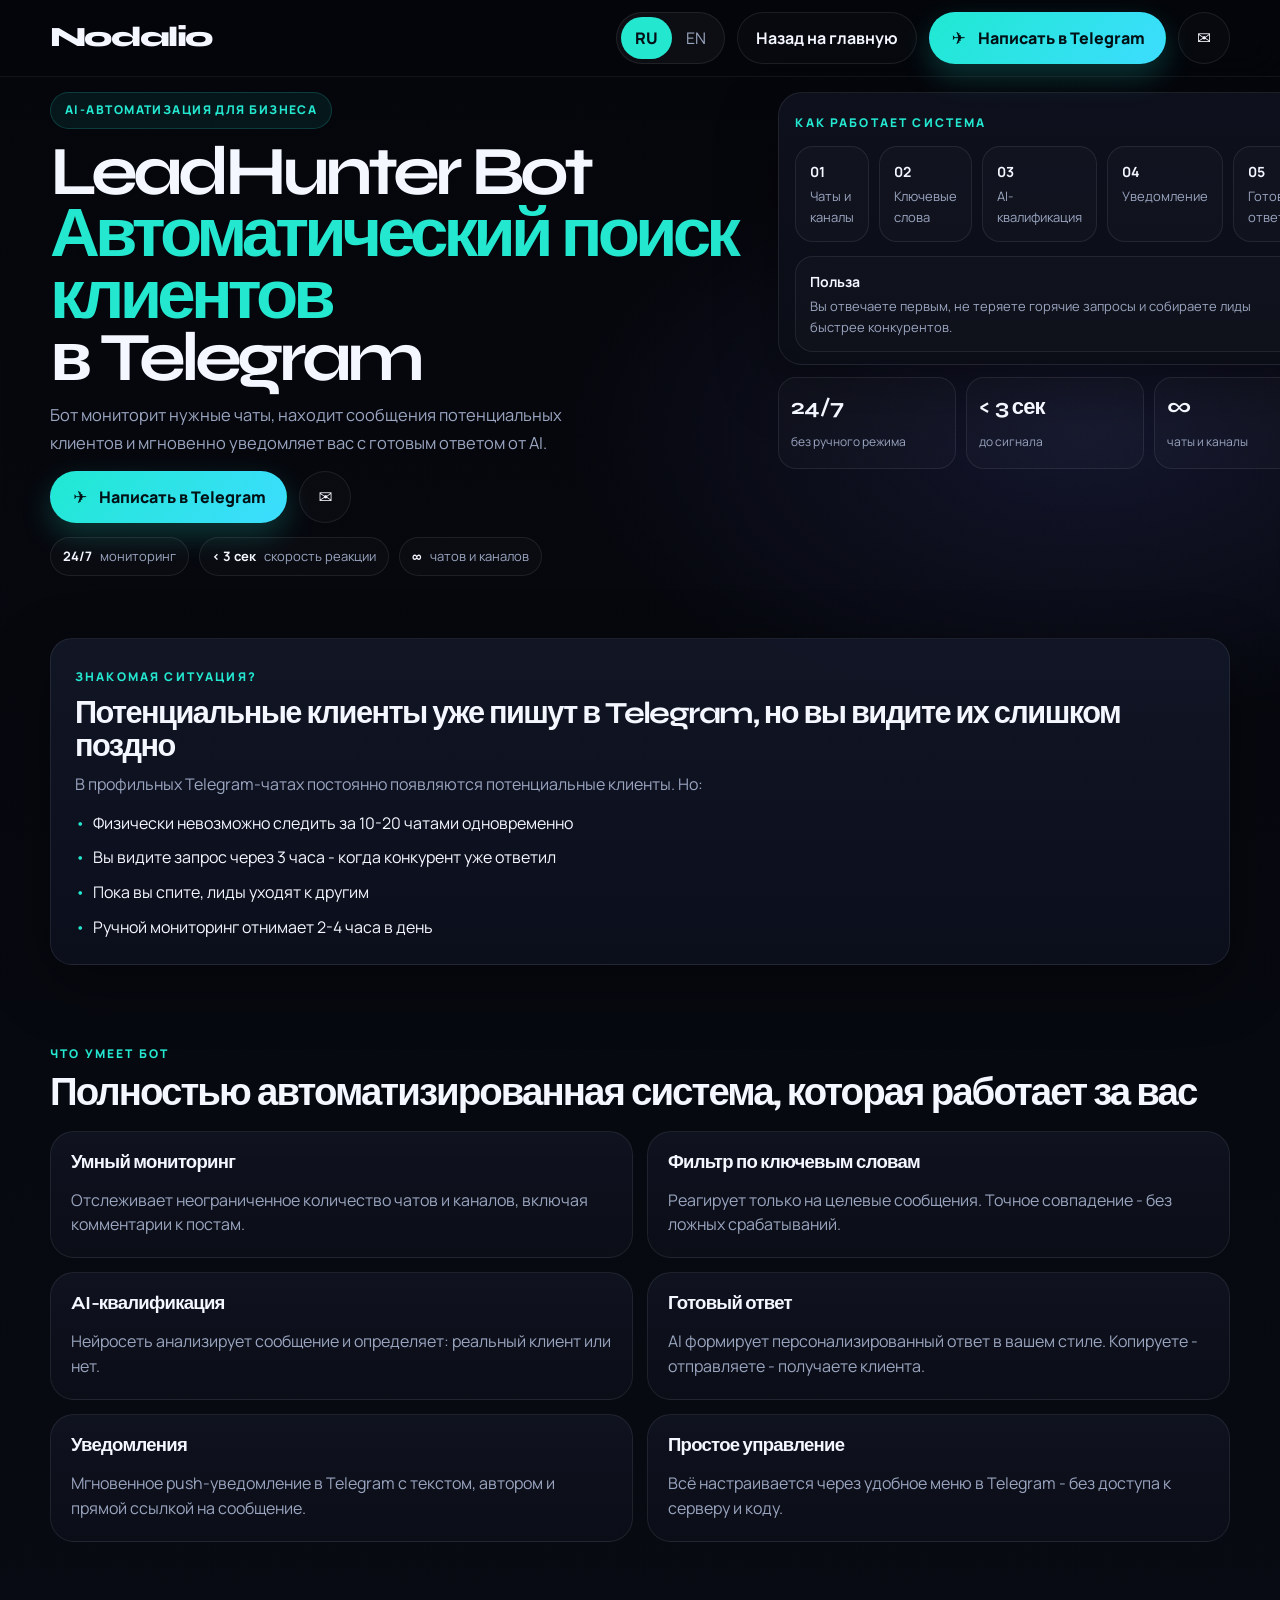
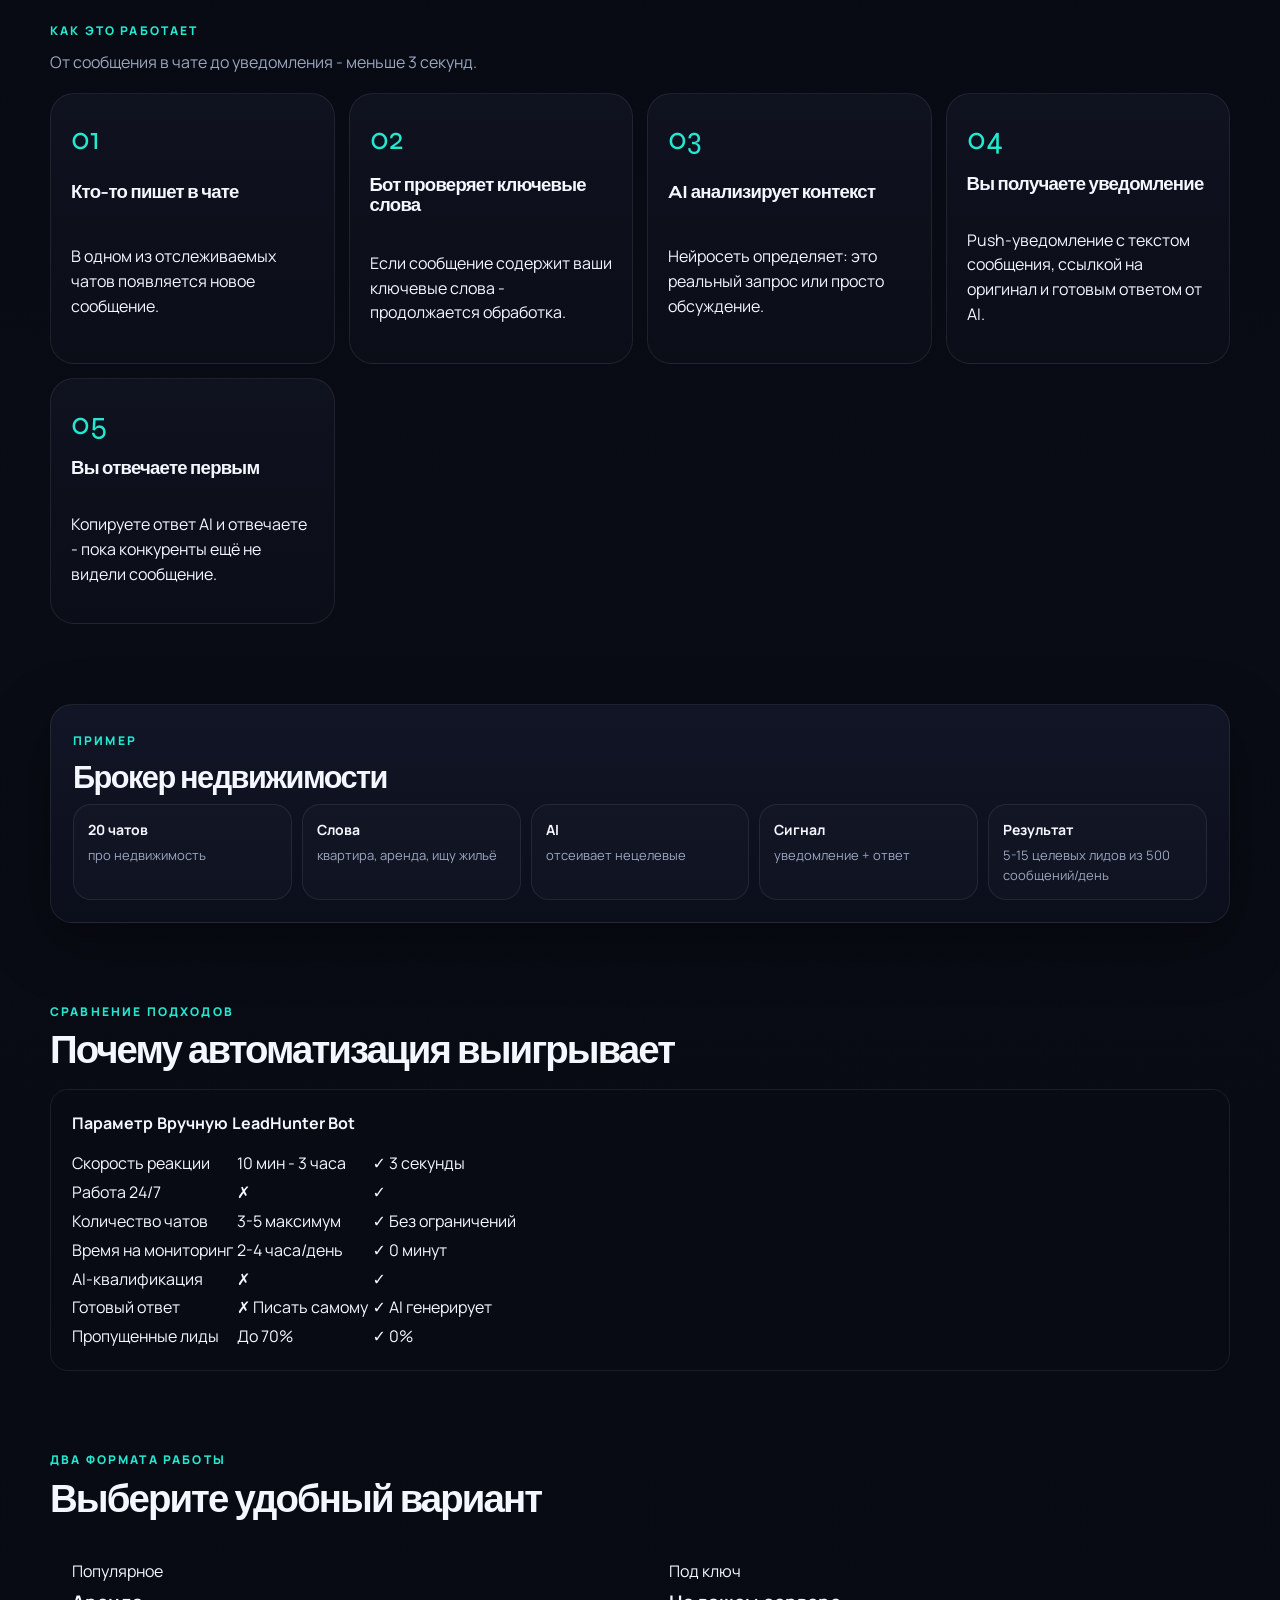
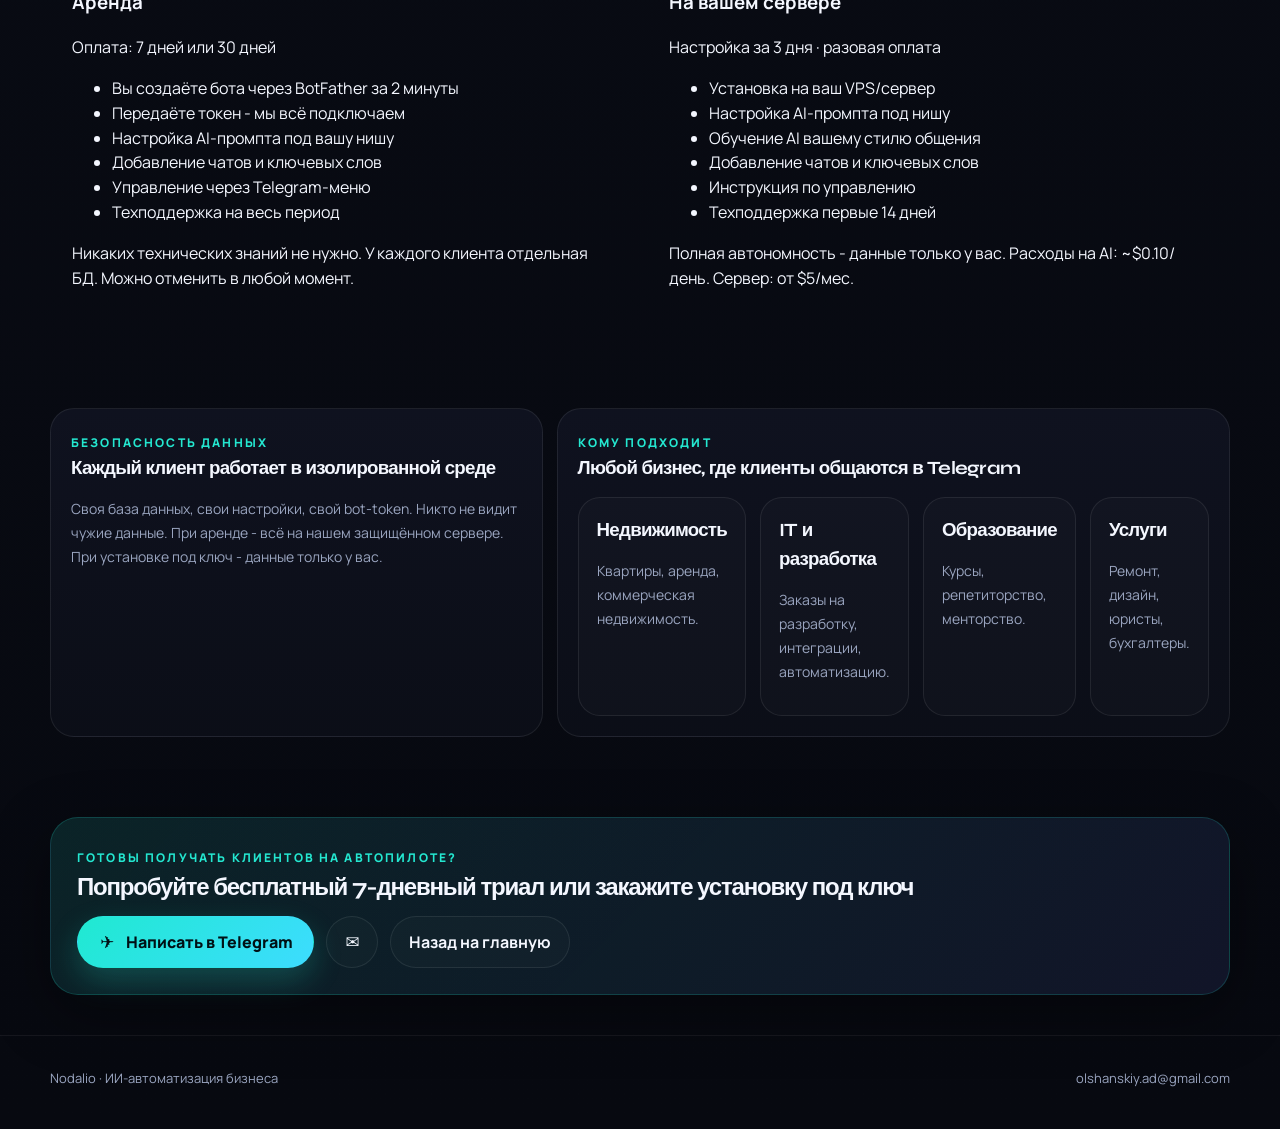
==== commit 7771a981: "Publish current Nodalio mirror" ====
--- a/leadhunter/index.html
+++ b/leadhunter/index.html
@@ -1,316 +1,15 @@
-﻿<!doctype html>
-<html lang="ru" data-lang="ru">
+<!doctype html>
+<html lang="ru">
 <head>
   <meta charset="utf-8">
   <meta name="viewport" content="width=device-width, initial-scale=1">
-  <meta http-equiv="Cache-Control" content="no-store, no-cache, must-revalidate">
-  <meta http-equiv="Pragma" content="no-cache">
+  <meta http-equiv="refresh" content="0; url=../leadhunter.html">
   <title>LeadHunter Bot · Nodalio</title>
-  <meta name="description" content="LeadHunter Bot monitors Telegram chats and channels, catches hot leads, and sends a ready response in seconds.">
-  <link rel="stylesheet" href="preview.css">
-  <script defer src="preview.js"></script>
-  <style>
-    .product-hero{padding-top:92px}
-    .product-hero .hero-grid{align-items:start}
-    .product-hero .hero-visual-stats .stat{min-height:92px}
-    .product-section .section-head{margin-bottom:18px}
-    .product-panel{padding:22px}
-    .product-note{color:var(--muted);font-size:14px;line-height:1.7}
-    .problem-panel{padding:24px}
-    .problem-list{margin:14px 0 0;padding:0;list-style:none;display:grid;gap:10px}
-    .problem-list li{padding-left:18px;position:relative;color:var(--text)}
-    .problem-list li::before{content:"•";position:absolute;left:0;color:var(--accent)}
-    .flow-wrap{display:grid;gap:14px}
-    .flow-row{display:grid;grid-template-columns:repeat(5,1fr);gap:10px}
-    .flow-card{padding:14px;border-radius:18px;border:1px solid var(--line);background:rgba(255,255,255,.02);font-size:13px;color:var(--muted)}
-    .flow-card strong{display:block;color:var(--text);margin-bottom:4px;font-size:14px}
-    .comparison-table{overflow:hidden;border-radius:18px}
-    .pricing-grid{display:grid;grid-template-columns:repeat(2,1fr);gap:14px}
-    .pricing-card{padding:22px}
-    .pricing-card h3{margin-top:4px}
-    .trust-strip{display:grid;grid-template-columns:1.2fr .8fr;gap:14px}
-    .trust-box{padding:20px;border-radius:24px;border:1px solid var(--line);background:linear-gradient(180deg, rgba(16,19,32,.94), rgba(12,15,24,.92))}
-    .trust-box h3{margin:0 0 10px;font-family:'Syne',sans-serif;letter-spacing:-.04em}
-    .niche-grid{display:grid;grid-template-columns:repeat(4,1fr);gap:14px}
-    .niche-card{padding:18px;border-radius:22px;border:1px solid var(--line);background:rgba(255,255,255,.02)}
-    .niche-card h3{margin:0 0 8px;font-family:'Syne',sans-serif;letter-spacing:-.04em}
-    .final-cta{padding:26px;border-radius:28px;border:1px solid rgba(36,231,208,.18);background:linear-gradient(135deg, rgba(36,231,208,.12), rgba(111,124,255,.10))}
-    .final-cta h2{margin:0 0 10px;font-family:'Syne',sans-serif;letter-spacing:-.05em}
-    @media (max-width: 1024px){
-      .flow-row,.trust-strip,.niche-grid,.pricing-grid{grid-template-columns:1fr 1fr}
-    }
-    @media (max-width: 720px){
-      .product-hero{padding-top:88px}
-      .flow-row,.trust-strip,.niche-grid,.pricing-grid{grid-template-columns:1fr}
-    }
-  </style>
+  <script>
+    location.replace('../leadhunter.html');
+  </script>
 </head>
 <body>
-  <header class="nav">
-    <div class="container">
-      <a class="brand" href="prototype-preview.html">Nodalio</a>
-      <div class="nav-actions">
-        <div class="lang">
-          <button type="button" class="active" data-lang="ru" onclick="setLang('ru')">RU</button>
-          <button type="button" data-lang="en" onclick="setLang('en')">EN</button>
-        </div>
-        <a class="ghost" href="prototype-preview.html">
-          <span data-ru>Назад на главную</span>
-          <span data-en>Back to home</span>
-        </a>
-        <a class="cta" href="https://t.me/olshanskiy_ad" target="_blank" rel="noreferrer">
-          <span class="btn-icon" aria-hidden="true">✈</span>
-          <span data-ru>Написать в Telegram</span>
-          <span data-en>Contact via Telegram</span>
-        </a>
-        <a class="mail-cta icon-only" href="mailto:olshanskiy.ad@gmail.com" aria-label="olshanskiy.ad@gmail.com" title="olshanskiy.ad@gmail.com">
-          <span class="btn-icon" aria-hidden="true">✉</span>
-        </a>
-      </div>
-    </div>
-  </header>
-
-  <main>
-    <section class="hero product-hero">
-      <div class="container hero-grid">
-        <div class="hero-copy" data-aos>
-          <div class="hero-kicker"><span data-ru>AI-автоматизация для бизнеса</span><span data-en>AI automation for business</span></div>
-          <h1 class="hero-title">
-            <span data-ru>LeadHunter Bot<br><span class="accent">Автоматический поиск клиентов</span><br>в Telegram</span>
-            <span data-en>LeadHunter Bot<br><span class="accent">Automatic client search</span><br>in Telegram</span>
-          </h1>
-          <p class="hero-sub">
-            <span data-ru>Бот мониторит нужные чаты, находит сообщения потенциальных клиентов и мгновенно уведомляет вас с готовым ответом от AI.</span>
-            <span data-en>The bot monitors relevant chats, finds potential clients, and instantly alerts you with an AI-generated reply.</span>
-          </p>
-          <div class="hero-actions">
-            <a class="cta" href="https://t.me/olshanskiy_ad" target="_blank" rel="noreferrer"><span class="btn-icon" aria-hidden="true">✈</span><span data-ru>Написать в Telegram</span><span data-en>Contact via Telegram</span></a>
-            <a class="mail-cta icon-only" href="mailto:olshanskiy.ad@gmail.com" aria-label="olshanskiy.ad@gmail.com" title="olshanskiy.ad@gmail.com"><span class="btn-icon" aria-hidden="true">✉</span></a>
-          </div>
-          <div class="hero-meta">
-            <span class="chip"><b>24/7</b> <span data-ru>мониторинг</span><span data-en>monitoring</span></span>
-            <span class="chip"><b>&lt; 3 сек</b> <span data-ru>скорость реакции</span><span data-en>response speed</span></span>
-            <span class="chip"><b>∞</b> <span data-ru>чатов и каналов</span><span data-en>chats and channels</span></span>
-          </div>
-        </div>
-
-        <div class="hero-visual" data-aos>
-          <div class="hero-visual-top panel">
-            <div class="label">
-              <span data-ru>Как работает система</span>
-              <span data-en>How the system works</span>
-            </div>
-            <div class="flow-wrap" style="margin-top:12px">
-              <div class="flow-row">
-                <div class="flow-card"><strong>01</strong><span data-ru>Чаты и каналы</span><span data-en>Chats and channels</span></div>
-                <div class="flow-card"><strong>02</strong><span data-ru>Ключевые слова</span><span data-en>Keywords</span></div>
-                <div class="flow-card"><strong>03</strong><span data-ru>AI-квалификация</span><span data-en>AI qualification</span></div>
-                <div class="flow-card"><strong>04</strong><span data-ru>Уведомление</span><span data-en>Notification</span></div>
-                <div class="flow-card"><strong>05</strong><span data-ru>Готовый ответ</span><span data-en>Ready reply</span></div>
-              </div>
-              <div class="flow-card">
-                <strong><span data-ru>Польза</span><span data-en>Impact</span></strong>
-                <span data-ru>Вы отвечаете первым, не теряете горячие запросы и собираете лиды быстрее конкурентов.</span>
-                <span data-en>You reply first, avoid losing hot requests, and capture leads faster than competitors.</span>
-              </div>
-            </div>
-          </div>
-          <div class="hero-visual-stats">
-            <div class="stat"><b>24/7</b><span data-ru>без ручного режима</span><span data-en>no manual mode</span></div>
-            <div class="stat"><b>&lt; 3 сек</b><span data-ru>до сигнала</span><span data-en>to signal</span></div>
-            <div class="stat"><b>∞</b><span data-ru>чаты и каналы</span><span data-en>unlimited sources</span></div>
-          </div>
-        </div>
-      </div>
-    </section>
-
-    <section class="section compact product-section">
-      <div class="container">
-        <div class="problem-panel panel" data-aos>
-          <span class="label"><span data-ru>Знакомая ситуация?</span><span data-en>Sound familiar?</span></span>
-          <h2 class="offer-title" style="margin-top:10px">
-            <span data-ru>Потенциальные клиенты уже пишут в Telegram, но вы видите их слишком поздно</span>
-            <span data-en>Potential clients are already writing in Telegram, but you see them too late</span>
-          </h2>
-          <p class="offer-copy">
-            <span data-ru>В профильных Telegram-чатах постоянно появляются потенциальные клиенты. Но:</span>
-            <span data-en>Potential clients constantly appear in niche Telegram chats. But:</span>
-          </p>
-          <ul class="problem-list">
-            <li><span data-ru>Физически невозможно следить за 10-20 чатами одновременно</span><span data-en>It is impossible to watch 10-20 chats at once</span></li>
-            <li><span data-ru>Вы видите запрос через 3 часа - когда конкурент уже ответил</span><span data-en>You see a request 3 hours later - when a competitor already answered</span></li>
-            <li><span data-ru>Пока вы спите, лиды уходят к другим</span><span data-en>While you sleep, leads go to someone else</span></li>
-            <li><span data-ru>Ручной мониторинг отнимает 2-4 часа в день</span><span data-en>Manual monitoring takes 2-4 hours a day</span></li>
-          </ul>
-        </div>
-      </div>
-    </section>
-
-    <section class="section compact product-section">
-      <div class="container">
-        <div class="section-head" data-aos>
-          <span class="label"><span data-ru>Что умеет бот</span><span data-en>What the bot does</span></span>
-          <h2><span data-ru>Полностью автоматизированная система, которая работает за вас</span><span data-en>A fully automated system that works for you</span></h2>
-        </div>
-        <div class="impl-grid">
-          <article class="impl-card" data-aos><h3><span data-ru>Умный мониторинг</span><span data-en>Smart monitoring</span></h3><p><span data-ru>Отслеживает неограниченное количество чатов и каналов, включая комментарии к постам.</span><span data-en>Tracks unlimited chats and channels, including post comments.</span></p></article>
-          <article class="impl-card" data-aos><h3><span data-ru>Фильтр по ключевым словам</span><span data-en>Keyword filter</span></h3><p><span data-ru>Реагирует только на целевые сообщения. Точное совпадение - без ложных срабатываний.</span><span data-en>Responds only to target messages. Exact matching with no false positives.</span></p></article>
-          <article class="impl-card" data-aos><h3><span data-ru>AI-квалификация</span><span data-en>AI qualification</span></h3><p><span data-ru>Нейросеть анализирует сообщение и определяет: реальный клиент или нет.</span><span data-en>The AI analyzes the message and decides whether it is a real client or not.</span></p></article>
-          <article class="impl-card" data-aos><h3><span data-ru>Готовый ответ</span><span data-en>Ready reply</span></h3><p><span data-ru>AI формирует персонализированный ответ в вашем стиле. Копируете - отправляете - получаете клиента.</span><span data-en>The AI drafts a personalized reply in your style. Copy - send - win the client.</span></p></article>
-          <article class="impl-card" data-aos><h3><span data-ru>Уведомления</span><span data-en>Notifications</span></h3><p><span data-ru>Мгновенное push-уведомление в Telegram с текстом, автором и прямой ссылкой на сообщение.</span><span data-en>Instant Telegram push notification with the message text, author, and direct link.</span></p></article>
-          <article class="impl-card" data-aos><h3><span data-ru>Простое управление</span><span data-en>Simple management</span></h3><p><span data-ru>Всё настраивается через удобное меню в Telegram - без доступа к серверу и коду.</span><span data-en>Everything is configured through a convenient Telegram menu - no server or code access required.</span></p></article>
-        </div>
-      </div>
-    </section>
-
-    <section class="section compact product-section">
-      <div class="container">
-        <div class="section-head" data-aos>
-          <span class="label"><span data-ru>Как это работает</span><span data-en>How it works</span></span>
-          <p><span data-ru>От сообщения в чате до уведомления - меньше 3 секунд.</span><span data-en>From message to notification - under 3 seconds.</span></p>
-        </div>
-        <div class="steps-grid">
-          <article class="step-card" data-aos><div class="step-num">01</div><h3><span data-ru>Кто-то пишет в чате</span><span data-en>Someone posts in a chat</span></h3><p><span data-ru>В одном из отслеживаемых чатов появляется новое сообщение.</span><span data-en>A new message appears in one of the monitored chats.</span></p></article>
-          <article class="step-card" data-aos><div class="step-num">02</div><h3><span data-ru>Бот проверяет ключевые слова</span><span data-en>The bot checks keywords</span></h3><p><span data-ru>Если сообщение содержит ваши ключевые слова - продолжается обработка.</span><span data-en>If the message contains your keywords, it continues processing.</span></p></article>
-          <article class="step-card" data-aos><div class="step-num">03</div><h3><span data-ru>AI анализирует контекст</span><span data-en>AI analyzes context</span></h3><p><span data-ru>Нейросеть определяет: это реальный запрос или просто обсуждение.</span><span data-en>The AI decides whether it is a real request or just a discussion.</span></p></article>
-          <article class="step-card" data-aos><div class="step-num">04</div><h3><span data-ru>Вы получаете уведомление</span><span data-en>You get a notification</span></h3><p><span data-ru>Push-уведомление с текстом сообщения, ссылкой на оригинал и готовым ответом от AI.</span><span data-en>A push notification with the message, original link, and ready AI reply.</span></p></article>
-          <article class="step-card" data-aos><div class="step-num">05</div><h3><span data-ru>Вы отвечаете первым</span><span data-en>You reply first</span></h3><p><span data-ru>Копируете ответ AI и отвечаете - пока конкуренты ещё не видели сообщение.</span><span data-en>You copy the AI reply and answer before competitors even see the message.</span></p></article>
-        </div>
-      </div>
-    </section>
-
-    <section class="section compact product-section">
-      <div class="container">
-        <div class="panel product-panel" data-aos>
-          <span class="label"><span data-ru>Пример</span><span data-en>Use case</span></span>
-          <h2 class="offer-title" style="margin-top:10px">
-            <span data-ru>Брокер недвижимости</span>
-            <span data-en>Real estate broker</span>
-          </h2>
-          <div class="flow-wrap">
-            <div class="flow-row">
-              <div class="flow-card"><strong><span data-ru>20 чатов</span><span data-en>20 chats</span></strong><span data-ru>про недвижимость</span><span data-en>about real estate</span></div>
-              <div class="flow-card"><strong><span data-ru>Слова</span><span data-en>Keywords</span></strong><span data-ru>квартира, аренда, ищу жильё</span><span data-en>apartment, rent, looking for housing</span></div>
-              <div class="flow-card"><strong><span data-ru>AI</span><span data-en>AI</span></strong><span data-ru>отсеивает нецелевые</span><span data-en>filters non-target leads</span></div>
-              <div class="flow-card"><strong><span data-ru>Сигнал</span><span data-en>Signal</span></strong><span data-ru>уведомление + ответ</span><span data-en>notification + reply</span></div>
-              <div class="flow-card"><strong><span data-ru>Результат</span><span data-en>Result</span></strong><span data-ru>5-15 целевых лидов из 500 сообщений/день</span><span data-en>5-15 qualified leads from 500 messages/day</span></div>
-            </div>
-          </div>
-        </div>
-      </div>
-    </section>
-
-    <section class="section compact product-section">
-      <div class="container">
-        <div class="section-head" data-aos>
-          <span class="label"><span data-ru>Сравнение подходов</span><span data-en>Comparison</span></span>
-          <h2><span data-ru>Почему автоматизация выигрывает</span><span data-en>Why automation wins</span></h2>
-        </div>
-        <table class="comparison-table">
-          <thead>
-            <tr>
-              <th><span data-ru>Параметр</span><span data-en>Parameter</span></th>
-              <th><span data-ru>Вручную</span><span data-en>Manual</span></th>
-              <th>LeadHunter Bot</th>
-            </tr>
-          </thead>
-          <tbody>
-            <tr><td><span data-ru>Скорость реакции</span><span data-en>Response speed</span></td><td>10 мин - 3 часа</td><td><span class="check">✓</span> 3 секунды</td></tr>
-            <tr><td><span data-ru>Работа 24/7</span><span data-en>Works 24/7</span></td><td><span class="cross">✗</span></td><td><span class="check">✓</span></td></tr>
-            <tr><td><span data-ru>Количество чатов</span><span data-en>Number of chats</span></td><td>3-5 максимум</td><td><span class="check">✓</span> Без ограничений</td></tr>
-            <tr><td><span data-ru>Время на мониторинг</span><span data-en>Monitoring time</span></td><td>2-4 часа/день</td><td><span class="check">✓</span> 0 минут</td></tr>
-            <tr><td><span data-ru>AI-квалификация</span><span data-en>AI qualification</span></td><td><span class="cross">✗</span></td><td><span class="check">✓</span></td></tr>
-            <tr><td><span data-ru>Готовый ответ</span><span data-en>Ready reply</span></td><td><span class="cross">✗</span> Писать самому</td><td><span class="check">✓</span> AI генерирует</td></tr>
-            <tr><td><span data-ru>Пропущенные лиды</span><span data-en>Missed leads</span></td><td>До 70%</td><td><span class="check">✓</span> 0%</td></tr>
-          </tbody>
-        </table>
-      </div>
-    </section>
-
-    <section class="section compact product-section">
-      <div class="container">
-        <div class="section-head" data-aos>
-          <span class="label"><span data-ru>Два формата работы</span><span data-en>Two delivery modes</span></span>
-          <h2><span data-ru>Выберите удобный вариант</span><span data-en>Choose the format that fits</span></h2>
-        </div>
-        <div class="pricing-grid">
-          <article class="pricing-card popular" data-aos>
-            <div class="pricing-label">Популярное</div>
-            <h3>Аренда</h3>
-            <p class="pricing-period"><span data-ru>Оплата: 7 дней или 30 дней</span><span data-en>Payment: 7 days or 30 days</span></p>
-            <ul class="pricing-includes">
-              <li><span data-ru>Вы создаёте бота через BotFather за 2 минуты</span><span data-en>Create a bot via BotFather in 2 minutes</span></li>
-              <li><span data-ru>Передаёте токен - мы всё подключаем</span><span data-en>Share the token - we connect everything</span></li>
-              <li><span data-ru>Настройка AI-промпта под вашу нишу</span><span data-en>AI prompt setup for your niche</span></li>
-              <li><span data-ru>Добавление чатов и ключевых слов</span><span data-en>Add chats and keywords</span></li>
-              <li><span data-ru>Управление через Telegram-меню</span><span data-en>Manage through Telegram menu</span></li>
-              <li><span data-ru>Техподдержка на весь период</span><span data-en>Support for the full period</span></li>
-            </ul>
-            <p class="pricing-note"><span data-ru>Никаких технических знаний не нужно. У каждого клиента отдельная БД. Можно отменить в любой момент.</span><span data-en>No technical knowledge needed. Each client has a separate database. You can cancel anytime.</span></p>
-          </article>
-          <article class="pricing-card" data-aos>
-            <div class="pricing-label">Под ключ</div>
-            <h3>На вашем сервере</h3>
-            <p class="pricing-period"><span data-ru>Настройка за 3 дня · разовая оплата</span><span data-en>Setup in 3 days · one-time payment</span></p>
-            <ul class="pricing-includes">
-              <li><span data-ru>Установка на ваш VPS/сервер</span><span data-en>Install on your VPS/server</span></li>
-              <li><span data-ru>Настройка AI-промпта под нишу</span><span data-en>Set up the AI prompt for your niche</span></li>
-              <li><span data-ru>Обучение AI вашему стилю общения</span><span data-en>Train the AI to match your tone</span></li>
-              <li><span data-ru>Добавление чатов и ключевых слов</span><span data-en>Add chats and keywords</span></li>
-              <li><span data-ru>Инструкция по управлению</span><span data-en>Usage instructions</span></li>
-              <li><span data-ru>Техподдержка первые 14 дней</span><span data-en>14 days of support</span></li>
-            </ul>
-            <p class="pricing-note"><span data-ru>Полная автономность - данные только у вас. Расходы на AI: ~$0.10/день. Сервер: от $5/мес.</span><span data-en>Full autonomy - data stays with you. AI costs: about $0.10/day. Server: from $5/month.</span></p>
-          </article>
-        </div>
-      </div>
-    </section>
-
-    <section class="section compact product-section">
-      <div class="container">
-        <div class="trust-strip" data-aos>
-          <div class="trust-box">
-            <span class="label"><span data-ru>Безопасность данных</span><span data-en>Data security</span></span>
-            <h3><span data-ru>Каждый клиент работает в изолированной среде</span><span data-en>Each client works in an isolated environment</span></h3>
-            <p class="product-note"><span data-ru>Своя база данных, свои настройки, свой bot-token. Никто не видит чужие данные. При аренде - всё на нашем защищённом сервере. При установке под ключ - данные только у вас.</span><span data-en>Own database, own settings, own bot token. Nobody sees anyone else’s data. With rental, everything stays on our secure server. With dedicated setup, data stays only with you.</span></p>
-          </div>
-          <div class="trust-box">
-            <span class="label"><span data-ru>Кому подходит</span><span data-en>Who it fits</span></span>
-            <h3><span data-ru>Любой бизнес, где клиенты общаются в Telegram</span><span data-en>Any business where clients communicate in Telegram</span></h3>
-            <div class="niche-grid" style="margin-top:14px">
-              <div class="niche-card"><h3>Недвижимость</h3><p class="product-note"><span data-ru>Квартиры, аренда, коммерческая недвижимость.</span><span data-en>Apartments, rent, commercial real estate.</span></p></div>
-              <div class="niche-card"><h3>IT и разработка</h3><p class="product-note"><span data-ru>Заказы на разработку, интеграции, автоматизацию.</span><span data-en>Development, integrations, automation requests.</span></p></div>
-              <div class="niche-card"><h3>Образование</h3><p class="product-note"><span data-ru>Курсы, репетиторство, менторство.</span><span data-en>Courses, tutoring, mentoring.</span></p></div>
-              <div class="niche-card"><h3>Услуги</h3><p class="product-note"><span data-ru>Ремонт, дизайн, юристы, бухгалтеры.</span><span data-en>Repairs, design, legal, accounting.</span></p></div>
-            </div>
-          </div>
-        </div>
-      </div>
-    </section>
-
-    <section class="section compact product-section">
-      <div class="container">
-        <div class="final-cta panel" data-aos>
-          <span class="label"><span data-ru>Готовы получать клиентов на автопилоте?</span><span data-en>Ready to get clients on autopilot?</span></span>
-          <h2>
-            <span data-ru>Попробуйте бесплатный 7-дневный триал или закажите установку под ключ</span>
-            <span data-en>Try a free 7-day trial or order a turnkey installation</span>
-          </h2>
-          <div class="hero-actions">
-            <a class="cta" href="https://t.me/olshanskiy_ad" target="_blank" rel="noreferrer"><span class="btn-icon" aria-hidden="true">✈</span><span data-ru>Написать в Telegram</span><span data-en>Contact via Telegram</span></a>
-            <a class="mail-cta icon-only" href="mailto:olshanskiy.ad@gmail.com" aria-label="olshanskiy.ad@gmail.com" title="olshanskiy.ad@gmail.com"><span class="btn-icon" aria-hidden="true">✉</span></a>
-            <a class="ghost" href="prototype-preview.html"><span data-ru>Назад на главную</span><span data-en>Back to home</span></a>
-          </div>
-        </div>
-      </div>
-    </section>
-  </main>
-
-  <footer class="footer">
-    <div class="container footer-inner">
-      <small>Nodalio · <span data-ru>ИИ-автоматизация бизнеса</span><span data-en>AI automation for business</span></small>
-      <small><a href="mailto:olshanskiy.ad@gmail.com">olshanskiy.ad@gmail.com</a></small>
-    </div>
-  </footer>
+  <a href="../leadhunter.html">Open LeadHunter</a>
 </body>
 </html>
